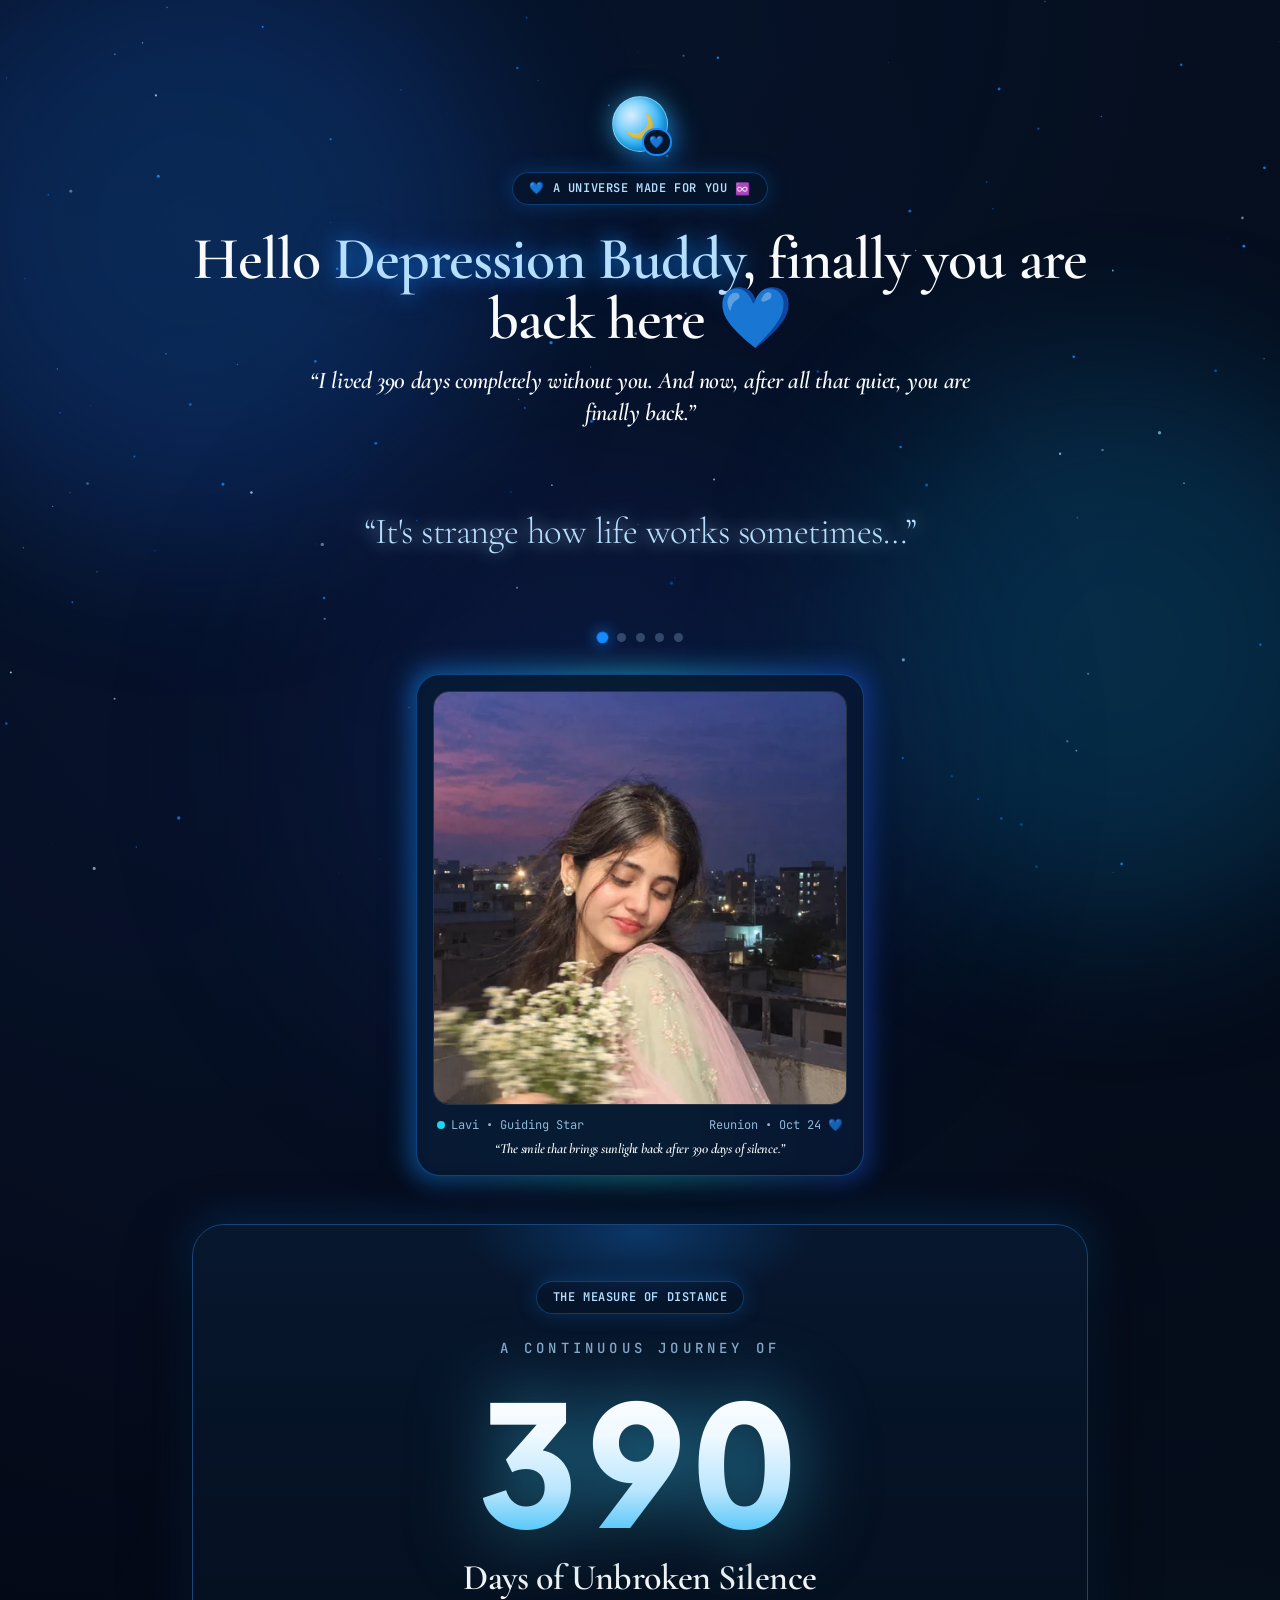
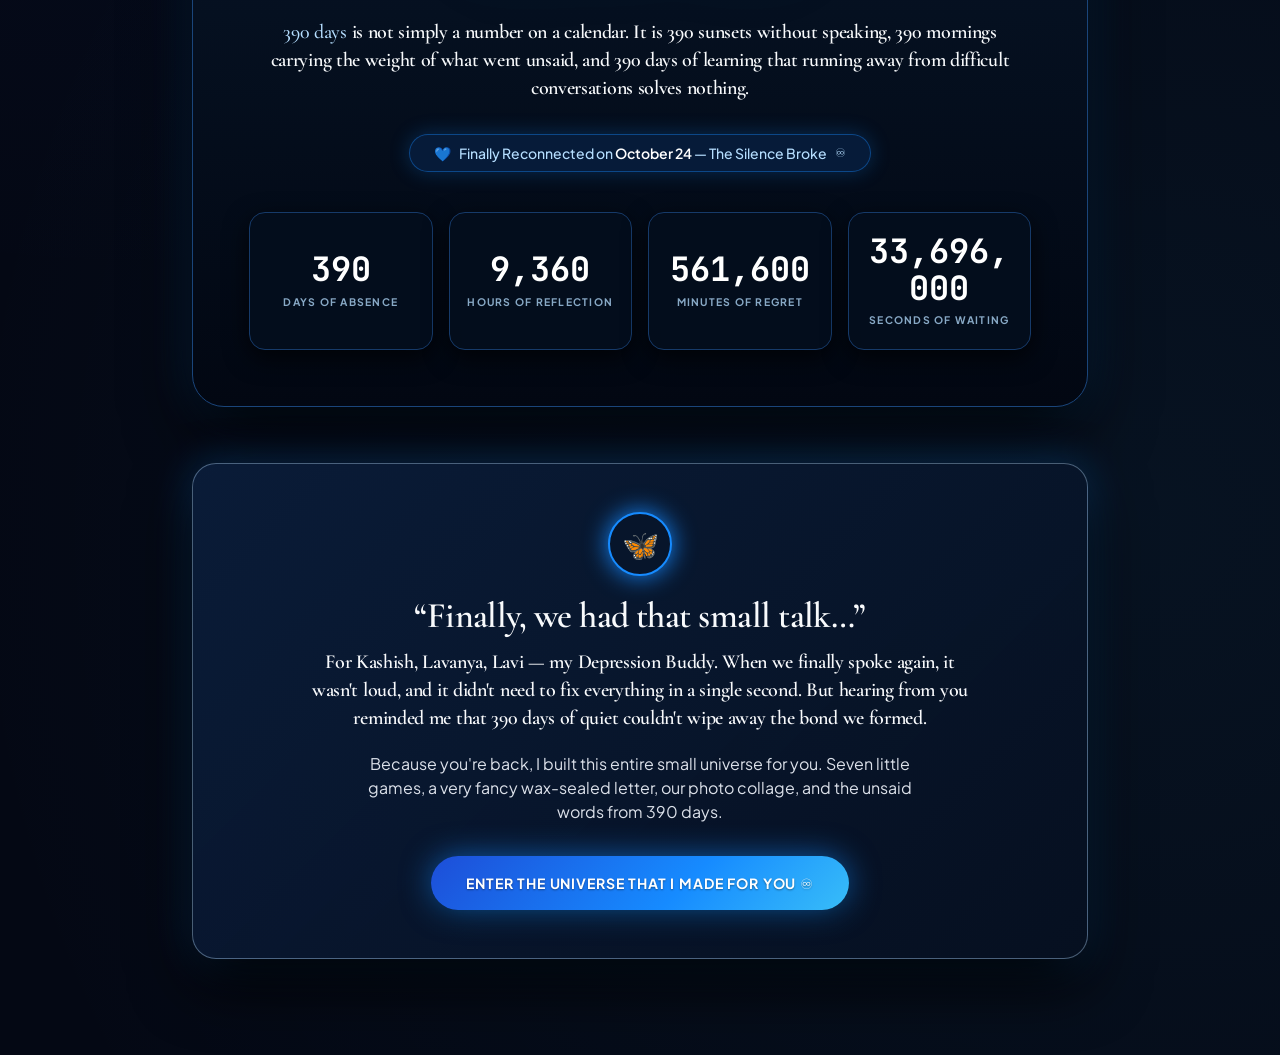
==== the_day_we_found_our_way_back.html @ ed6d5a50 "Add Ruglati's Seven Unbreakable Promises, Attack Option, and WhatsApp confirmation to Secret Locker" ====
<!DOCTYPE html>
<html lang="en" class="scroll-smooth">

<head>
  <meta charset="UTF-8">
  <meta name="viewport" content="width=device-width, initial-scale=1.0, maximum-scale=5.0, viewport-fit=cover">
  <meta name="description"
    content="The Day We Found Our Way Back — A dedicated celestial universe created for Depression Buddy (Kashish, Lavanya, Lavi) celebrating reconnection after 390 days of silence.">
  <meta name="keywords"
    content="Depression Buddy, Kashish, Lavanya, Lavi, Yadav, The Day We Found Our Way Back, Celestial Reunion">
  <meta name="author" content="Yadav">
  <meta name="theme-color" content="#040814">
  <meta name="apple-mobile-web-app-capable" content="yes">
  <meta name="apple-mobile-web-app-status-bar-style" content="black-translucent">
  <title>The Day We Found Our Way Back 🖤💙♾️</title>  

  <!-- Inline Dynamic SVG Favicon (Hosting-Ready: Zero 404s) -->
  <link rel="icon"
    href="data:image/svg+xml,<svg xmlns=%22http://www.w3.org/2000/svg%22 viewBox=%220 0 100 100%22><text y=%22.9em%22 font-size=%2290%22>💙</text></svg>">

  <!-- Open Graph & Social Cards -->
  <meta property="og:title" content="The Day We Found Our Way Back 🖤💙♾️">
  <meta property="og:description"
    content="A dedicated celestial universe created for Depression Buddy (Kashish, Lavanya, Lavi) celebrating reconnection after 390 days of silence.">
  <meta property="og:type" content="website">
  <meta property="og:image"
    content="data:image/svg+xml,<svg xmlns=%22http://www.w3.org/2000/svg%22 width=%22600%22 height=%22315%22 viewBox=%220 0 600 315%22><rect width=%22600%22 height=%22315%22 fill=%22%23040814%22/><text x=%22300%22 y=%22140%22 font-family=%22serif%22 font-size=%2234%22 fill=%22%23b5deff%22 text-anchor=%22middle%22 font-weight=%22bold%22>The Day We Found Our Way Back</text><text x=%22300%22 y=%22190%22 font-family=%22sans-serif%22 font-size=%2218%22 fill=%22%23168bff%22 text-anchor=%22middle%22>For Depression Buddy 💙♾️</text></svg>">
  <meta name="twitter:card" content="summary_large_image">
  <meta name="twitter:title" content="The Day We Found Our Way Back 🖤💙♾️">
  <meta name="twitter:description" content="Hello Depression Buddy, finally you are back here 💙">

  <!-- High-Priority Responsive Preloads for LCP Hero Image -->
  <link rel="preload" as="image" href="photo/Dreamy%20Rooftop%20Twilight%20Portrait-mobile.webp" type="image/webp" media="(max-width: 640px)" fetchpriority="high">
  <link rel="preload" as="image" href="photo/Dreamy%20Rooftop%20Twilight%20Portrait.webp" type="image/webp" media="(min-width: 641px)" fetchpriority="high">

  <!-- Preconnect to Font Origins -->
  <link rel="preconnect" href="https://fonts.googleapis.com">
  <link rel="preconnect" href="https://fonts.gstatic.com" crossorigin>

  <!-- Non-Render-Blocking Google Fonts with display=swap -->
  <link rel="preload" as="style" href="https://fonts.googleapis.com/css2?family=Cormorant+Garamond:ital,wght@0,400;0,600;0,700;1,400&family=JetBrains+Mono:wght@400;600&family=Playfair+Display:ital,wght@0,600;0,700&family=Plus+Jakarta+Sans:wght@300;400;500;600;700&display=swap">
  <link rel="stylesheet" href="https://fonts.googleapis.com/css2?family=Cormorant+Garamond:ital,wght@0,400;0,600;0,700;1,400&family=JetBrains+Mono:wght@400;600&family=Playfair+Display:ital,wght@0,600;0,700&family=Plus+Jakarta+Sans:wght@300;400;500;600;700&display=swap" media="print" onload="this.media='all'">
  <noscript>
    <link rel="stylesheet" href="https://fonts.googleapis.com/css2?family=Cormorant+Garamond:ital,wght@0,400;0,600;0,700;1,400&family=JetBrains+Mono:wght@400;600&family=Playfair+Display:ital,wght@0,600;0,700&family=Plus+Jakarta+Sans:wght@300;400;500;600;700&display=swap">
  </noscript>

  <!-- High-Priority Stylesheet Preload & Link -->
  <link rel="preload" as="style" href="app.min.css">
  <link rel="stylesheet" href="app.min.css">
  <link rel="preload" as="style" href="style.css">
  <link rel="stylesheet" href="style.css">

  <!-- Inlined Critical Above-the-Fold Rules for Instant FCP & Softness -->
  <style>
    :root{--bg:#040814;--ice:#b5deff;--electric:#168bff;--soft:#f3f7ff;--navy:#07152b}
    *{scrollbar-width:none!important;-ms-overflow-style:none!important}
    html{scrollbar-width:none!important;-ms-overflow-style:none!important;-webkit-tap-highlight-color:transparent;scroll-behavior:smooth}
    body{scrollbar-width:none!important;-ms-overflow-style:none!important;background-color:#040814;color:#f3f7ff;margin:0;font-family:'Plus Jakarta Sans',sans-serif;overflow-x:hidden;-webkit-tap-highlight-color:transparent}
    ::-webkit-scrollbar,*::-webkit-scrollbar{width:0!important;height:0!important;display:none!important;background:transparent!important}
    ::-webkit-scrollbar-track,*::-webkit-scrollbar-track{background:transparent!important}
    ::-webkit-scrollbar-thumb,*::-webkit-scrollbar-thumb{background:transparent!important;border:none!important}
    .chapter-page{display:none}
    .chapter-page.active{display:block}
    #universe-stars-canvas{position:fixed;inset:0;width:100vw;height:100vh;z-index:0;pointer-events:none}
    .ambient-orb{position:fixed;border-radius:9999px;filter:blur(80px);opacity:.22;pointer-events:none;z-index:0;will-change:transform;transform:translate3d(0,0,0)}
    .ambient-orb-1{top:-10%;left:-10%;width:50vw;height:50vw;background:radial-gradient(circle,#168bff,#1d4ed8)}
    .ambient-orb-2{top:40%;right:-10%;width:45vw;height:45vw;background:radial-gradient(circle,#0ea5e9,#0369a1)}
    .ambient-orb-3{bottom:-10%;left:20%;width:55vw;height:55vw;background:radial-gradient(circle,#1e40af,#040814)}
    .pill-badge{display:inline-flex;align-items:center;gap:.5rem;padding:.375rem 1rem;border-radius:9999px;background:rgba(7,21,43,.85);border:1px solid rgba(22,139,255,.35);font-size:.75rem;font-family:'JetBrains Mono',monospace;letter-spacing:.05em;color:#b5deff}
    .celestial-moon-badge{position:relative;display:inline-flex;align-items:center;justify-content:center;margin-bottom:1.25rem}
    .moon-disc{width:3.5rem;height:3.5rem;border-radius:9999px;background:radial-gradient(circle at 35% 35%,#e0f2fe,#38bdf8 60%,#0369a1 100%);box-shadow:0 0 25px rgba(56,189,248,.6),inset -3px -3px 8px rgba(3,105,161,.7);display:flex;align-items:center;justify-content:center;font-size:1.5rem}
    .moon-heart-badge{position:absolute;bottom:-.25rem;right:-.25rem;background:#07152b;border:2px solid #168bff;border-radius:9999px;padding:.15rem .35rem;font-size:.75rem}
  </style>
</head>

<body
  class="bg-midnight text-softWhite font-sans min-h-screen overflow-x-hidden selection:bg-electricBlue selection:text-white">

  <!-- Celestial Soft Gateway Loader Veil (Page Load Softness) -->
  <div id="celestial-soft-veil" class="celestial-veil" aria-label="Celestial universe loading">
    <div class="veil-inner">
      <div class="veil-moon-badge">
        <div class="veil-moon-glow"></div>
        <div class="veil-moon-orb">🌙</div>
        <div class="veil-heart-pill">💙</div>
      </div>
      <div class="veil-text-block">
        <div class="veil-title">The Day We Found Our Way Back</div>
        <div class="veil-subtitle">Welcome home, Depression Buddy 💙</div>
      </div>
      <div class="veil-starlight-track">
        <div class="veil-starlight-bar"></div>
      </div>
      <div class="veil-status-txt">Entering our universe...</div>
    </div>
  </div>

  <!-- Interactive Starfield Canvas -->
  <canvas id="universe-stars-canvas"></canvas>

  <!-- Ambient Glowing Celestial Nebulae -->
  <div class="ambient-orb ambient-orb-1"></div>
  <div class="ambient-orb ambient-orb-2"></div>
  <div class="ambient-orb ambient-orb-3"></div>






  <!-- =========================================================================
       PAGE 1: THE RETURN & 390 DAYS UNBROKEN SILENCE
       ========================================================================= -->
  <main id="chapter-1" class="chapter-page active pt-10 pb-20 px-4">
    <div class="max-w-4xl mx-auto flex flex-col items-center text-center">

      <!-- Glowing Celestial Moon & Beating Heart -->
      <div class="celestial-moon-badge mt-4">
        <div class="moon-disc">
          <span class="select-none">🌙</span>
        </div>
        <div class="moon-heart-badge">
          💙
        </div>
      </div>

      <!-- Welcome Pill -->
      <div class="pill-badge mb-6">
        <span class="text-electricBlue">💙</span>
        <span>A Universe Made For You</span>
        <span class="text-xs">♾️</span>
      </div>

      <!-- Main Headline requested by user -->
      <h1
        class="text-3xl sm:text-5xl md:text-6xl font-serif font-bold text-softWhite mb-4 leading-tight tracking-tight">
        Hello <span class="text-iceBlue text-glow-blue">Depression Buddy</span>,<br class="hidden sm:inline" /> finally
        you are back here 💙
      </h1>

      <p
        class="font-serif italic text-lg sm:text-2xl text-iceBlue/90 max-w-2xl mx-auto mb-8 font-light leading-relaxed">
        “I lived 390 days completely without you. And now, after all that quiet, you are finally back.”
      </p>

      <!-- Animated Progressing Lines Carousel -->
      <div class="cinematic-text-wrapper max-w-2xl w-full mb-4">
        <p id="cinematic-live-line"
          class="font-serif text-xl sm:text-2xl md:text-3xl text-iceBlue font-light leading-relaxed text-glow-ice">
          “It's strange how life works sometimes…”
        </p>
      </div>

      <!-- Step Indicator Dots -->
      <div class="flex items-center gap-2.5 mb-8" id="cine-dots-container">
        <span class="cine-dot active" data-idx="0"></span>
        <span class="cine-dot" data-idx="1"></span>
        <span class="cine-dot" data-idx="2"></span>
        <span class="cine-dot" data-idx="3"></span>
        <span class="cine-dot" data-idx="4"></span>
      </div>

      <!-- CELESTIAL WELCOME PORTRAIT (LAVI • SUNSHINE MOMENT) -->
      <div class="relative max-w-sm sm:max-w-md mx-auto mb-12 w-full group">
        <div class="absolute -inset-1.5 bg-gradient-to-r from-electricBlue via-cyan-400 to-royalBlue rounded-3xl blur-md opacity-50 group-hover:opacity-90 transition duration-700 animate-pulse"></div>
        <div class="relative bg-deepNavy/90 border border-electricBlue/40 rounded-3xl p-3 sm:p-4 text-center shadow-2xl overflow-hidden">
          <div class="aspect-[4/5] sm:aspect-square w-full rounded-2xl overflow-hidden mb-3 border border-iceBlue/20 shadow-inner bg-midnight">
            <picture>
              <source srcset="photo/Dreamy%20Rooftop%20Twilight%20Portrait-mobile.webp" media="(max-width: 640px)" type="image/webp">
              <source srcset="photo/Dreamy%20Rooftop%20Twilight%20Portrait.webp" type="image/webp">
              <img src="photo/Dreamy%20Rooftop%20Twilight%20Portrait.webp"
                   alt="Lavi • Sunshine Feels Like This"
                   width="480" height="600"
                   fetchpriority="high"
                   decoding="async"
                   class="w-full h-full object-cover object-center group-hover:scale-105 transition-transform duration-700">
            </picture>
          </div>
          <div class="flex items-center justify-between text-xs text-iceBlue/80 font-mono px-1">
            <span class="flex items-center gap-1.5"><span class="w-2 h-2 rounded-full bg-cyan-400 animate-ping"></span>Lavi • Guiding Star</span>
            <span>Reunion • Oct 24 💙</span>
          </div>
          <p class="text-xs sm:text-sm text-softWhite/90 font-serif italic mt-1.5">“The smile that brings sunlight back after 390 days of silence.”</p>
        </div>
      </div>

      <!-- THE MEASURING DEVICE (390 DAYS) -->
      <div id="measure-of-distance-device" class="distance-device-card w-full">
        <div class="pill-badge mb-6">
          THE MEASURE OF DISTANCE
        </div>

        <div class="text-xs sm:text-sm uppercase tracking-[0.3em] font-medium text-iceBlue/75 mb-2 font-mono">
          A CONTINUOUS JOURNEY OF
        </div>

        <div class="hero-number-390 font-sans select-none" id="stat-hero-number" aria-label="390 days">
          390
        </div>

        <h2 class="text-2xl sm:text-3xl md:text-4xl font-serif font-bold text-softWhite mt-1 mb-5">
          Days of Unbroken Silence
        </h2>

        <p
          class="font-serif text-base sm:text-lg md:text-xl text-softWhite/85 max-w-3xl mx-auto leading-relaxed font-light mb-8 px-2">
          <span class="text-iceBlue font-medium">390 days</span> is not simply a number on a calendar. It is 390 sunsets
          without speaking, 390 mornings carrying the weight of what went unsaid, and 390 days of learning that running
          away from difficult conversations solves nothing.
        </p>

        <!-- October 24 Reconnection Pill -->
        <div
          class="inline-flex flex-wrap items-center justify-center text-center max-w-full gap-2 px-4 sm:px-6 py-2 rounded-2xl sm:rounded-full bg-[#071d3d]/90 border border-electricBlue/40 text-iceBlue text-xs sm:text-sm font-medium mb-10 shadow-[0_0_20px_rgba(22,139,255,0.25)]">
          <span class="text-electricBlue animate-pulse">💙</span>
          <span>Finally Reconnected on <strong class="text-white font-semibold">October 24</strong> — The Silence
            Broke</span>
          <span class="text-xs">♾️</span>
        </div>

        <!-- 4 Stat Breakdown Grid -->
        <div class="grid grid-cols-2 md:grid-cols-4 gap-3 sm:gap-4 max-w-4xl mx-auto w-full">
          <div class="stat-metric-card">
            <span class="stat-value">390</span>
            <span class="stat-label">DAYS OF ABSENCE</span>
          </div>
          <div class="stat-metric-card">
            <span class="stat-value">9,360</span>
            <span class="stat-label">HOURS OF REFLECTION</span>
          </div>
          <div class="stat-metric-card">
            <span class="stat-value">561,600</span>
            <span class="stat-label">MINUTES OF REGRET</span>
          </div>
          <div class="stat-metric-card">
            <span class="stat-value">33,696,000</span>
            <span class="stat-label">SECONDS OF WAITING</span>
          </div>
        </div>
      </div>

      <!-- WARM MESSAGE CARD & THE ONLY ACTION BUTTON ON PAGE 1 -->
      <div class="liquid-glass-glow p-5 sm:p-12 text-center relative overflow-hidden w-full max-w-4xl shadow-2xl">
        <div
          class="w-14 h-14 sm:w-16 sm:h-16 mx-auto mb-5 rounded-full bg-deepNavy border-2 border-electricBlue flex items-center justify-center shadow-[0_0_25px_#168BFF]">
          <span class="text-2xl sm:text-3xl select-none">🦋</span>
        </div>

        <h3 class="text-xl sm:text-3xl md:text-4xl font-serif font-bold text-softWhite mb-3">
          “Finally, we had that small talk…”
        </h3>

        <p class="font-serif text-base sm:text-xl text-iceBlue max-w-2xl mx-auto leading-relaxed mb-5 font-normal">
          For Kashish, Lavanya, Lavi — my Depression Buddy. When we finally spoke again, it wasn't loud, and it didn't
          need to fix everything in a single second. But hearing from you reminded me that 390 days of quiet couldn't
          wipe away the bond we formed.
        </p>

        <p class="text-xs sm:text-base text-softWhite/90 max-w-xl mx-auto leading-relaxed mb-8 font-normal">
          Because you're back, I built this entire small universe for you. Seven little games, a very fancy wax-sealed
          letter, our photo collage, and the unsaid words from 390 days.
        </p>

        <!-- EXACT BUTTON REQUESTED BY USER TO ADVANCE TO PAGE 2 -->
        <button id="btn-enter-universe-step"
          onclick="goToChapter(2)"
          class="btn-chapter-next text-xs sm:text-base py-3.5 sm:py-4 px-4 sm:px-10 cursor-pointer shadow-[0_0_35px_rgba(22,139,255,0.7)] hover:scale-105 active:scale-95 transition-all text-center max-w-full leading-snug">
          <span>ENTER THE UNIVERSE THAT I MADE FOR YOU ♾️</span>
        </button>
      </div>

    </div>
  </main>


  <!-- =========================================================================
       PAGE 2: BUDDY SURPRISE VAULT (THE UNIVERSAL GATE)
       ========================================================================= -->
  <section id="chapter-2" class="chapter-page pt-12 pb-20 px-3 sm:px-4">
    <div class="max-w-md mx-auto text-center">

      <div class="buddy-vault-container">


        <!-- Crowned Avatar -->
        <div class="crowned-avatar-wrapper">
          <div class="crown-badge">👑</div>
          <div class="avatar-ring">
            <div class="avatar-inner">
              <img src="photo/thumbs/Golden%20Lace%20Light%20Portrait.webp" loading="lazy" decoding="async" width="400" height="500" alt="Lavi • Crowned Guiding Star" class="w-full h-full object-cover">
            </div>
            <div class="avatar-lock-badge">
              <span>🔒</span>
            </div>
          </div>
        </div>

        <!-- Vault Title & Sparkle -->
        <h2 class="text-2xl sm:text-3xl font-display font-extrabold text-gradient-celestial mb-1">
          Buddy Surprise Vault 🎁
        </h2>
        <div class="text-xl text-cyan-300 animate-pulse my-0.5">✨</div>
        <p class="text-xs sm:text-sm text-iceBlue/85 max-w-xs mx-auto mb-4 leading-relaxed font-sans">
          Crack the sweet buddy cipher to reveal your grand surprise & letter 💌
        </p>

        <!-- The Cipher Riddle Card -->
        <div class="vault-cipher-card text-center">
          <div class="cipher-title">
            <span>🧩</span> THE CIPHER RIDDLE
          </div>
          <p class="font-serif italic text-sm sm:text-base text-softWhite leading-relaxed my-2">
            "It's something given by you, and that is very special for me."
          </p>
          <div class="text-[11px] font-mono text-iceBlue/80 tracking-wide flex flex-wrap items-center justify-center gap-1.5">
            <span>A precious bond</span>
            <span>•</span>
            <span id="cipher-status-text">Decodes 1 letter every 10 attempts</span>
          </div>
          <div class="mt-2 text-[11px] font-mono text-cyan-300 font-semibold">
            Failed Attempts: <span id="cipher-attempts-display">0</span> / 10
          </div>
        </div>

        <!-- Input Box with Clear Button -->
        <div class="vault-input-group">
          <input id="universe-passcode-input" type="text" placeholder="TYPE SECRET CODE..." 
                 class="vault-code-input uppercase" autocomplete="off" spellcheck="false">
          <button id="btn-clear-passcode" class="vault-clear-btn" type="button" title="Clear code">✕</button>
        </div>
        <p class="text-[11px] text-iceBlue/60 font-sans mb-3">
          Use your brain to crack the riddle or test letters below
        </p>

        <!-- Keyboard Header -->
        <div class="flex items-center justify-between text-[11px] font-mono text-iceBlue/70 px-2 mb-1.5">
          <span class="font-bold tracking-wider uppercase">KEYBOARD:</span>
          <span class="text-iceBlue/50">A–Z full alphabet</span>
        </div>

        <!-- Full On-Screen Interactive Keyboard -->
        <div class="vault-keyboard">
          <div class="v-keyboard-row">
            <button class="v-key" type="button" data-char="Q">Q</button>
            <button class="v-key" type="button" data-char="W">W</button>
            <button class="v-key" type="button" data-char="E">E</button>
            <button class="v-key" type="button" data-char="R">R</button>
            <button class="v-key" type="button" data-char="T">T</button>
            <button class="v-key" type="button" data-char="Y">Y</button>
            <button class="v-key" type="button" data-char="U">U</button>
            <button class="v-key" type="button" data-char="I">I</button>
            <button class="v-key" type="button" data-char="O">O</button>
            <button class="v-key" type="button" data-char="P">P</button>
          </div>
          <div class="v-keyboard-row">
            <button class="v-key" type="button" data-char="A">A</button>
            <button class="v-key" type="button" data-char="S">S</button>
            <button class="v-key" type="button" data-char="D">D</button>
            <button class="v-key" type="button" data-char="F">F</button>
            <button class="v-key" type="button" data-char="G">G</button>
            <button class="v-key" type="button" data-char="H">H</button>
            <button class="v-key" type="button" data-char="J">J</button>
            <button class="v-key" type="button" data-char="K">K</button>
            <button class="v-key" type="button" data-char="L">L</button>
          </div>
          <div class="v-keyboard-row">
            <button class="v-key v-key-action v-key-del" type="button" data-action="backspace" title="Delete">⌫</button>
            <button class="v-key" type="button" data-char="Z">Z</button>
            <button class="v-key" type="button" data-char="X">X</button>
            <button class="v-key" type="button" data-char="C">C</button>
            <button class="v-key" type="button" data-char="V">V</button>
            <button class="v-key" type="button" data-char="B">B</button>
            <button class="v-key" type="button" data-char="N">N</button>
            <button class="v-key" type="button" data-char="M">M</button>
            <button class="v-key v-key-action v-key-space" type="button" data-action="space" title="Space">␣</button>
            <button class="v-key v-key-action v-key-enter" type="button" data-action="enter" title="Submit" onclick="validatePasscode()">↵</button>
          </div>
        </div>

        <!-- Big Test & Unlock Vault Button -->
        <button id="btn-submit-passcode" type="button" class="btn-unlock-vault w-full cursor-pointer" onclick="validatePasscode()">
          <span>Unlock Vault</span>
          <span>🔓</span>
        </button>

        <!-- Feedback Messages -->
        <p id="universe-pass-error" class="passcode-error hidden mt-3">
          ❌ That's not the secret code. Try again or check the clues below!
        </p>

        <!-- 10 FAILED ATTEMPTS CLUE / RIDDLE BOX -->
        <div id="universe-10-attempts-box" class="hidden mt-3 p-3.5 rounded-xl text-left bg-deepNavy/95 border border-electricBlue/50 text-iceBlue animate-fade-in shadow-[0_0_20px_rgba(22,139,255,0.25)]">
          <div class="font-bold text-cyan-300 text-xs mb-1 flex items-center gap-1.5">
            <span>💡</span> 10 Attempts Reached — Secret Password Clue Riddle!
          </div>
          <p class="font-serif italic text-xs sm:text-sm text-softWhite mb-2">
            "What special two-word nickname connects us across 390 days of silence?"
          </p>
          <div class="font-mono text-cyan-300 font-bold tracking-widest text-xs mb-2">
            DECODED CIPHER: D E P R E S S I O N &nbsp; B U D D Y &nbsp; (or LAVI)
          </div>
          <p class="text-[11px] text-cyan-300/90 font-mono">
            Type the passcode into the input box above to unlock! 🔑
          </p>
        </div>

        <!-- Bottom Clue Buttons -->
        <div class="flex items-center justify-center gap-3 mt-4 text-xs">
          <button id="btn-ponder-clue" type="button" class="vault-clue-pill">
            <span>💡</span> Ponder a Clue
          </button>
          <button id="btn-how-to-solve" type="button" class="vault-clue-pill">
            <span>🧠</span> How to solve this?
          </button>
        </div>

        <!-- Dropdowns for Clues -->
        <div id="vault-clue-dropdown" class="hidden mt-3 p-3 rounded-xl bg-deepNavy/90 border border-electricBlue/30 text-xs text-iceBlue/90 text-left font-sans">
          <strong>💡 Clue:</strong> It's what Yadav always affectionately calls you when days feel heavy (Hint: <em>Depression Buddy</em> or <em>Lavi</em>).
        </div>
        <div id="vault-how-dropdown" class="hidden mt-3 p-3 rounded-xl bg-deepNavy/90 border border-cyan-400/30 text-xs text-iceBlue/90 text-left font-sans">
          <strong>🧠 How to Solve:</strong> Tap the keys on the on-screen keyboard or type with your physical keyboard, then press <strong>Test & Unlock Vault 🔓</strong>.
        </div>



      </div>

      <div class="chapter-action-bar">
        <button class="btn-chapter-prev" type="button" onclick="goToChapter(1)">
          <span>← Back to Story</span>
        </button>
      </div>

    </div>
  </section>


  <!-- =========================================================================
       PAGE 3: THE FRIENDSHIP ARCADE (7 GAMES)
       ========================================================================= -->
  <section id="chapter-3" class="chapter-page pt-10 pb-24 px-4 max-w-4xl mx-auto">

    <!-- Arcade Header & 100% Score Tracker -->
    <div class="arcade-header">
      <h2 id="arcade-main-title" class="text-3xl sm:text-4xl md:text-5xl font-serif font-bold text-softWhite select-none">
        The <span id="secret-friendship-trigger" class="cursor-pointer select-none transition-colors duration-300 hover:text-cyan-300" role="button" tabindex="0">Friendship</span> Arcade
      </h2>
      <p class="text-sm text-iceBlue/75 max-w-xl mx-auto mt-2 font-light mb-4">
        Seven games crafted for Lavi. One game per page — play, enjoy, and unlock the fancy envelope!
      </p>

      <!-- Arcade Cameo Pill Banner -->
      <div class="inline-flex items-center gap-3.5 px-5 py-2.5 rounded-full bg-deepNavy/90 border border-electricBlue/40 shadow-xl mb-3">
        <div class="w-12 h-12 rounded-full overflow-hidden border-2 border-cyan-400 shrink-0 shadow-[0_0_15px_rgba(56,189,248,0.5)]">
          <img src="photo/thumbs/Dreamy%20Golden%20Saree%20Portrait.webp" alt="Lavi • Golden Grace" width="48" height="48" loading="lazy" decoding="async" class="w-full h-full object-cover">
        </div>
        <div class="text-left">
          <span class="text-xs sm:text-sm font-serif text-softWhite block leading-tight">
            Dedicated to <strong class="text-cyan-300">Lavi</strong> &bull; Made with infinite care 💙
          </span>
          <span class="text-[11px] font-mono text-iceBlue/70 block mt-0.5">Win each game to unlock the next level! 🎮✨</span>
        </div>
      </div>


    </div>

    <!-- 7 INDIVIDUAL GAME PAGES (ONE GAME PER PAGE) -->
    <div id="arcade-game-pages" class="relative">

      <!-- ================= GAME PAGE 1: TIC-TAC-TOE (LAVI VS YADAV) ================= -->
      <div id="arcade-game-1" class="arcade-game-page active">
        <article class="liquid-glass game-card">
          <div
            class="flex flex-col sm:flex-row sm:items-center justify-between pb-4 mb-4 border-b border-iceBlue/15 gap-2">
            <div>
              <span class="text-xs font-mono text-electricBlue uppercase tracking-wider block">Game 01 of 07 &bull; Page 1</span>
              <h3 class="font-serif text-2xl text-softWhite font-bold">Tic-Tac-Toe with Yadav & Lavi 💙🖤</h3>
            </div>
            <span id="ttt-status"
              class="text-xs font-mono font-medium px-3.5 py-1.5 rounded-full bg-deepNavy border border-electricBlue/30 text-iceBlue w-fit shadow-sm">
              Your turn: Lavi 💙
            </span>
          </div>

          <!-- Scoreboard tracking rounds -->
          <div class="ttt-scoreboard flex flex-wrap items-center justify-center gap-2.5 sm:gap-4 my-2">
            <div class="ttt-score-pill flex items-center gap-2.5 px-4 py-2 rounded-full bg-deepNavy/85 border border-cyan-400/40 shadow-md">
              <div class="w-10 h-10 rounded-full overflow-hidden border-2 border-cyan-400 shrink-0 shadow-[0_0_10px_rgba(56,189,248,0.5)]">
                <img src="photo/thumbs/Cozy%20Late-Night%20Pillow%20Portrait.webp" loading="lazy" decoding="async" width="400" height="500" alt="Lavi • Midnight Smile" class="w-full h-full object-cover">
              </div>
              <span class="text-xs text-softWhite font-medium">Lavi 💙:</span>
              <strong id="ttt-score-lavi" class="text-cyan-300 font-bold text-sm">0</strong>
            </div>
            <div class="ttt-score-pill flex items-center gap-2.5 px-4 py-2 rounded-full bg-deepNavy/85 border border-slate-600/40 shadow-md">
              <div class="w-10 h-10 rounded-full bg-midnight border border-slate-500 flex items-center justify-center text-base shrink-0 shadow-inner">
                🖤
              </div>
              <span class="text-xs text-softWhite font-medium">Yadav 🖤:</span>
              <strong id="ttt-score-yadav" class="text-iceBlue font-bold text-sm">0</strong>
            </div>
            <div class="ttt-score-pill flex items-center gap-2 px-4 py-2 rounded-full bg-deepNavy/85 border border-iceBlue/20 shadow-md">
              <span class="text-xs text-iceBlue/80">Ties ♾️:</span>
              <strong id="ttt-score-ties" class="text-slate-300 font-bold text-sm">0</strong>
            </div>
          </div>

          <div class="ttt-grid" id="ttt-board-grid">
            <button class="ttt-cell" data-index="0" aria-label="Cell 1"></button>
            <button class="ttt-cell" data-index="1" aria-label="Cell 2"></button>
            <button class="ttt-cell" data-index="2" aria-label="Cell 3"></button>
            <button class="ttt-cell" data-index="3" aria-label="Cell 4"></button>
            <button class="ttt-cell" data-index="4" aria-label="Cell 5"></button>
            <button class="ttt-cell" data-index="5" aria-label="Cell 6"></button>
            <button class="ttt-cell" data-index="6" aria-label="Cell 7"></button>
            <button class="ttt-cell" data-index="7" aria-label="Cell 8"></button>
            <button class="ttt-cell" data-index="8" aria-label="Cell 9"></button>
          </div>

          <!-- Emotional quote display based on game outcome -->
          <div id="ttt-quote-box"
            class="p-4 rounded-2xl bg-midnight/90 border border-electricBlue/35 text-xs sm:text-sm font-serif italic text-iceBlue max-w-md mx-auto shadow-inner text-center min-h-[48px] flex items-center justify-center transition-all my-3">
            “Make your move, Lavi. Every square is a step back toward laughter.” 💙
          </div>

          <div class="flex items-center justify-center gap-3 mt-4">
            <button id="btn-reset-ttt" class="btn-secondary">Restart Board</button>
          </div>

          <!-- Question Prompt CTA Card -->
          <div class="next-game-cta-card">
            <div class="flex flex-col sm:flex-row items-center justify-between gap-4">
              <div class="text-center sm:text-left">
                <span class="text-xs font-mono text-cyan-300 block mb-0.5">Finished playing Game 1?</span>
                <h4 class="font-serif text-lg text-softWhite font-bold">Do you want to play next game?</h4>
                <p class="text-xs text-iceBlue/70">Next page: Game 02 &bull; The Big Celestial Word Finder 🔍</p>
              </div>
              <button class="btn-next-game-action" onclick="askNextGamePrompt(1)">
                <span>Do you want to play next game? 🎮 →</span>
              </button>
            </div>
          </div>
        </article>

        <div class="chapter-action-bar">
          <button class="btn-chapter-prev" onclick="goToChapter(2)">
            <span>← Back to Gate</span>
          </button>
          <button class="btn-chapter-next" onclick="askNextGamePrompt(1)">
            <span>Next Game: Word Finder 🔍 →</span>
          </button>
        </div>
      </div>

      <!-- ================= GAME PAGE 2: CELESTIAL WORD FINDER ================= -->
      <div id="arcade-game-2" class="arcade-game-page hidden">
        <article class="liquid-glass game-card">
          <div
            class="flex flex-col sm:flex-row sm:items-center justify-between pb-4 mb-3 border-b border-iceBlue/15 gap-2">
            <div>
              <span class="text-xs font-mono text-electricBlue uppercase tracking-wider block">Game 02 of 07 &bull; Page 2</span>
              <h3 class="font-serif text-2xl text-softWhite font-bold">The Big Celestial Word Finder 🔍</h3>
            </div>
            <div class="flex flex-wrap items-center gap-2">
              <span class="text-xs text-iceBlue/70 font-mono">12 Words in 12×12 Grid &bull;</span>
              <span class="text-xs text-cyan-300 font-mono font-bold px-2.5 py-0.5 rounded-full bg-deepNavy border border-cyan-400/40">Found: <span id="word-found-count">0</span> / 5 to Win 🏆</span>
            </div>
          </div>

          <p class="text-xs text-iceBlue/80 text-center mb-2">
            Tap letter tiles to spell words. Matching words will lock in permanently and illuminate their badges!
          </p>

          <!-- Interactive typed spelling preview bar -->
          <div class="word-selection-preview">
            <div class="flex items-center gap-2 overflow-hidden">
              <span class="text-[11px] font-mono text-iceBlue/70 uppercase">Spelling:</span>
              <span id="word-spelling-display" class="font-mono text-sm sm:text-base font-bold text-cyan-300 tracking-wider">TAP TILES</span>
            </div>
            <div class="flex items-center gap-2">
              <button id="btn-backspace-word" class="px-2.5 py-1 rounded-lg bg-deepNavy border border-electricBlue/40 text-iceBlue text-xs hover:border-cyan-400 font-mono transition-colors" title="Delete last letter">⌫</button>
              <button id="btn-check-word" class="px-3 py-1 rounded-lg bg-electricBlue text-white text-xs font-semibold hover:bg-royalBlue transition-all shadow-sm">Check 🔍</button>
            </div>
          </div>

          <p class="text-[11px] text-cyan-300 block sm:hidden text-center mb-2 font-mono">
            ↔️ Swipe left/right if grid exceeds phone width
          </p>

          <div class="word-grid-scroll-wrapper">
            <div id="word-grid-12" class="word-finder-grid-lg">
              <!-- Populated via JS -->
            </div>
          </div>

          <!-- Poetic meaning quote box -->
          <div id="word-discovery-quote"
            class="p-3.5 rounded-2xl bg-midnight/90 border border-electricBlue/35 text-xs font-serif italic text-iceBlue max-w-lg mx-auto shadow-inner text-center min-h-[44px] flex items-center justify-center my-3 transition-all">
            Find words horizontally, vertically, or select letter tiles to spell them out!
          </div>

          <div class="mt-4 flex flex-wrap items-center justify-center gap-2 max-w-2xl mx-auto">
            <span id="badge-word-LAVI" class="word-badge">LAVI</span>
            <span id="badge-word-LAVANYA" class="word-badge">LAVANYA</span>
            <span id="badge-word-DEPRESSION" class="word-badge">DEPRESSION</span>
            <span id="badge-word-BUDDY" class="word-badge">BUDDY</span>
            <span id="badge-word-STAR" class="word-badge">STAR</span>
            <span id="badge-word-MOON" class="word-badge">MOON</span>
            <span id="badge-word-OGEE" class="word-badge">OGEE</span>
            <span id="badge-word-OBEE" class="word-badge">OBEE</span>
            <span id="badge-word-YADAV" class="word-badge">YADAV</span>
            <span id="badge-word-HOPE" class="word-badge">HOPE</span>
            <span id="badge-word-OCTOBER" class="word-badge">OCTOBER</span>
            <span id="badge-word-FOREVER" class="word-badge">FOREVER</span>
          </div>

          <div class="mt-6 flex items-center justify-center gap-3">
            <button id="btn-clear-word-sel" class="btn-secondary">Clear Selection</button>
          </div>

          <!-- Question Prompt CTA Card -->
          <div class="next-game-cta-card">
            <div class="flex flex-col sm:flex-row items-center justify-between gap-4">
              <div class="text-center sm:text-left">
                <span class="text-xs font-mono text-cyan-300 block mb-0.5">Finished playing Game 2?</span>
                <h4 class="font-serif text-lg text-softWhite font-bold">Do you want to play next game?</h4>
                <p class="text-xs text-iceBlue/70">Next page: Game 03 &bull; Pop the Balloon 🎈</p>
              </div>
              <button class="btn-next-game-action" onclick="askNextGamePrompt(2)">
                <span>Do you want to play next game? 🎮 →</span>
              </button>
            </div>
          </div>
        </article>

        <div class="chapter-action-bar">
          <button class="btn-chapter-prev" onclick="goToArcadeGame(1)">
            <span>← Prev: Tic-Tac-Toe</span>
          </button>
          <button class="btn-chapter-next" onclick="askNextGamePrompt(2)">
            <span>Next Game: Pop Balloons 🎈 →</span>
          </button>
        </div>
      </div>

      <!-- ================= GAME PAGE 3: POP THE BALLOON ================= -->
      <div id="arcade-game-3" class="arcade-game-page hidden">
        <article class="liquid-glass game-card text-center">
          <div
            class="flex flex-col sm:flex-row sm:items-center justify-between pb-4 mb-4 border-b border-iceBlue/15 text-left gap-2">
            <div>
              <span class="text-xs font-mono text-electricBlue uppercase tracking-wider block">Game 03 of 07 &bull; Page 3</span>
              <h3 class="font-serif text-2xl text-softWhite font-bold">Pop the Balloon 🎈</h3>
            </div>
            <span class="text-xs text-iceBlue/70">Pop all 5 balloons to uncover quiet thoughts</span>
          </div>

          <!-- Popped counter bar -->
          <div class="flex items-center justify-center gap-2 mb-3">
            <span class="text-xs font-mono text-iceBlue">Balloons Popped:</span>
            <span id="balloon-popped-counter" class="text-xs font-mono font-bold text-cyan-300 px-3 py-1 rounded-full bg-deepNavy border border-electricBlue/30 shadow-inner">0 / 5</span>
          </div>

          <div class="flex flex-wrap items-center justify-center gap-4 sm:gap-6 my-4 min-h-[140px]">
            <button class="balloon-item" data-thought="“I never stopped hoping our paths would cross again — some connections are written too deep to fade.”">
              <span class="text-2xl">🎈</span>
              <span class="text-[11px] mt-1 font-mono font-bold">1</span>
            </button>
            <button class="balloon-item" data-thought="“You gave ordinary days a spark of laughter that no silence could ever wash away.”">
              <span class="text-2xl">🎈</span>
              <span class="text-[11px] mt-1 font-mono font-bold">2</span>
            </button>
            <button class="balloon-item" data-thought="“390 days was a long silence, but it only proved how irreplaceable our bond truly is.”">
              <span class="text-2xl">🎈</span>
              <span class="text-[11px] mt-1 font-mono font-bold">3</span>
            </button>
            <button class="balloon-item"
              data-thought="“I understand how heavy depression can feel, and I'll always hold safe space for you without pressure.”">
              <span class="text-2xl">🎈</span>
              <span class="text-[11px] mt-1 font-mono font-bold">4</span>
            </button>
            <button class="balloon-item" data-thought="“Welcome home to where you are celebrated, Depression Buddy. You were deeply missed. 💙”">
              <span class="text-2xl">🎈</span>
              <span class="text-[11px] mt-1 font-mono font-bold">5</span>
            </button>
          </div>

          <div id="balloon-thought-box"
            class="p-4 rounded-2xl bg-midnight/90 border border-electricBlue/35 min-h-[64px] flex items-center justify-center text-xs sm:text-sm font-serif italic text-iceBlue max-w-lg mx-auto shadow-inner transition-all">
            Tap any glowing balloon above to pop it and reveal what Yadav kept in his heart.
          </div>

          <div class="mt-6 flex items-center justify-center gap-3">
            <button id="btn-reset-balloons" class="btn-secondary">Reset Balloons</button>
          </div>

          <!-- Question Prompt CTA Card -->
          <div class="next-game-cta-card">
            <div class="flex flex-col sm:flex-row items-center justify-between gap-4">
              <div class="text-center sm:text-left">
                <span class="text-xs font-mono text-cyan-300 block mb-0.5">Finished playing Game 3?</span>
                <h4 class="font-serif text-lg text-softWhite font-bold">Do you want to play next game?</h4>
                <p class="text-xs text-iceBlue/70">Next page: Game 04 &bull; Spin Wheel 🎡</p>
              </div>
              <button class="btn-next-game-action" onclick="askNextGamePrompt(3)">
                <span>Do you want to play next game? 🎮 →</span>
              </button>
            </div>
          </div>
        </article>

        <div class="chapter-action-bar">
          <button class="btn-chapter-prev" onclick="goToArcadeGame(2)">
            <span>← Prev: Word Finder</span>
          </button>
          <button class="btn-chapter-next" onclick="askNextGamePrompt(3)">
            <span>Next Game: Spin Wheel 🎡 →</span>
          </button>
        </div>
      </div>

      <!-- ================= GAME PAGE 4: SPIN WHEEL ================= -->
      <div id="arcade-game-4" class="arcade-game-page hidden">
        <article class="liquid-glass game-card text-center">
          <div
            class="flex flex-col sm:flex-row sm:items-center justify-between pb-4 mb-4 border-b border-iceBlue/15 text-left gap-2">
            <div>
              <span class="text-xs font-mono text-electricBlue uppercase tracking-wider block">Game 04 of 07 &bull; Page 4</span>
              <h3 class="font-serif text-2xl text-softWhite font-bold">Spin Wheel 🎡</h3>
            </div>
            <span class="text-xs text-iceBlue/70">Spin for a gentle, pressure-free connection prompt</span>
          </div>

          <div class="wheel-wrapper">
            <div class="wheel-pointer">🔻</div>
            <canvas id="arcade-wheel-canvas" width="560" height="560" class="w-full h-full"></canvas>
            <button id="btn-spin-arcade-wheel" class="wheel-center-btn" title="Spin the Wheel">
              <span class="text-sm select-none">💙</span>
            </button>
          </div>

          <div id="arcade-wheel-result"
            class="p-4 rounded-2xl bg-midnight/90 border border-electricBlue/35 text-xs sm:text-sm text-iceBlue min-h-[58px] flex flex-col items-center justify-center max-w-lg mx-auto shadow-inner text-center font-serif transition-all">
            <span class="font-mono text-xs text-cyan-300 block mb-1">🎡 WHEEL OF CONNECTION</span>
            <span id="wheel-sentiment-body" class="italic">Tap the center blue heart to give the wheel a spin and unlock today's gentle prompt.</span>
          </div>



          <!-- Question Prompt CTA Card -->
          <div class="next-game-cta-card">
            <div class="flex flex-col sm:flex-row items-center justify-between gap-4">
              <div class="text-center sm:text-left">
                <span class="text-xs font-mono text-cyan-300 block mb-0.5">Finished playing Game 4?</span>
                <h4 class="font-serif text-lg text-softWhite font-bold">Do you want to play next game?</h4>
                <p class="text-xs text-iceBlue/70">Next page: Game 05 &bull; Mystery Box 🎁</p>
              </div>
              <button class="btn-next-game-action" onclick="askNextGamePrompt(4)">
                <span>Do you want to play next game? 🎮 →</span>
              </button>
            </div>
          </div>
        </article>

        <div class="chapter-action-bar">
          <button class="btn-chapter-prev" onclick="goToArcadeGame(3)">
            <span>← Prev: Balloons</span>
          </button>
          <button class="btn-chapter-next" onclick="askNextGamePrompt(4)">
            <span>Next Game: Mystery Box 🎁 →</span>
          </button>
        </div>
      </div>

      <!-- ================= GAME PAGE 5: MYSTERY BOX ================= -->
      <div id="arcade-game-5" class="arcade-game-page hidden">
        <article class="liquid-glass game-card text-center">
          <div
            class="flex flex-col sm:flex-row sm:items-center justify-between pb-4 mb-4 border-b border-iceBlue/15 text-left gap-2">
            <div>
              <span class="text-xs font-mono text-electricBlue uppercase tracking-wider block">Game 05 of 07 &bull; Page 5</span>
              <h3 class="font-serif text-2xl text-softWhite font-bold">Mystery Box 🎁</h3>
            </div>
            <span class="text-xs text-iceBlue/70">One box holds the correct golden prize!</span>
          </div>

          <div class="grid grid-cols-1 sm:grid-cols-3 gap-4 my-4 max-w-xl mx-auto">
            <button class="mystery-box-item group" data-box="1"
              data-reward="“Token of Gentle Silence: A sacred promise that I will never pressure or crowd you when your days feel heavy. Take all the time you need, knowing my door is always unlocked. 💙”">
              <span class="text-4xl block group-hover:scale-110 transition-transform">🎁</span>
              <span class="text-xs text-iceBlue mt-2.5 block font-mono font-bold">Midnight Moon</span>
              <span class="text-[10px] text-iceBlue/60 font-sans block mt-0.5">Shelter for quiet days</span>
            </button>
            <button class="mystery-box-item group border-cyan-400" data-box="2"
              data-reward="“✨ THE GOLDEN HEART PROMISE: You found the real starlight box! An unbreakable lifetime pass: No matter how distant things get or how deep the depression feels, Yadav will always be in your corner, listening without judgment and celebrating your smile. 💙♾️”">
              <span class="text-4xl block group-hover:scale-110 transition-transform">🎁✨</span>
              <span class="text-xs text-cyan-300 mt-2.5 block font-mono font-bold">Starlight Promise ✨</span>
              <span class="text-[10px] text-cyan-300/70 font-sans block mt-0.5">The Golden Keepsake</span>
            </button>
            <button class="mystery-box-item group" data-box="3"
              data-reward="“Token of Unbroken Melodies: A midnight playlist etched into the stars. No matter how many days passed in silence, some songs will always belong to our shared memories. 🎧✨”">
              <span class="text-4xl block group-hover:scale-110 transition-transform">🎁</span>
              <span class="text-xs text-iceBlue mt-2.5 block font-mono font-bold">Unbroken Bond</span>
              <span class="text-[10px] text-iceBlue/60 font-sans block mt-0.5">Time cannot undo us</span>
            </button>
          </div>

          <div id="mystery-box-reveal"
            class="p-4 rounded-2xl bg-midnight/90 border border-electricBlue/35 text-xs sm:text-sm font-serif italic text-iceBlue min-h-[64px] flex items-center justify-center max-w-xl mx-auto shadow-inner text-center transition-all">
            Tap any celestial box above to break the seal and read Yadav's promise.
          </div>



          <!-- Question Prompt CTA Card -->
          <div class="next-game-cta-card">
            <div class="flex flex-col sm:flex-row items-center justify-between gap-4">
              <div class="text-center sm:text-left">
                <span class="text-xs font-mono text-cyan-300 block mb-0.5">Finished playing Game 5?</span>
                <h4 class="font-serif text-lg text-softWhite font-bold">Do you want to play next game?</h4>
                <p class="text-xs text-iceBlue/70">Next page: Game 06 &bull; Memory Match (20 Cards) 🎴</p>
              </div>
              <button class="btn-next-game-action" onclick="askNextGamePrompt(5)">
                <span>Do you want to play next game? 🎮 →</span>
              </button>
            </div>
          </div>
        </article>

        <div class="chapter-action-bar">
          <button class="btn-chapter-prev" onclick="goToArcadeGame(4)">
            <span>← Prev: Spin Wheel</span>
          </button>
          <button class="btn-chapter-next" onclick="askNextGamePrompt(5)">
            <span>Next Game: Memory Match 🎴 →</span>
          </button>
        </div>
      </div>

      <!-- ================= GAME PAGE 6: MEMORY MATCH (20 CARDS) ================= -->
      <div id="arcade-game-6" class="arcade-game-page hidden">
        <article class="liquid-glass game-card text-center">
          <div
            class="flex flex-col sm:flex-row sm:items-center justify-between pb-4 mb-3 border-b border-iceBlue/15 text-left gap-2">
            <div>
              <span class="text-xs font-mono text-electricBlue uppercase tracking-wider block">Game 06 of 07 &bull; Page 6</span>
              <h3 class="font-serif text-2xl text-softWhite font-bold">Memory Match (20 Cards) 🎴</h3>
            </div>
            <span class="text-xs text-iceBlue/70">Find the 10 matching glowing emoji pairs! ✨</span>
          </div>

          <!-- Live pair counter and progress bar -->
          <div class="flex items-center justify-between max-w-xs mx-auto mb-2 text-xs font-mono text-iceBlue">
            <span>Pairs Matched:</span>
            <span class="text-cyan-300 font-bold"><span id="memory-pairs-count">0</span> / 10</span>
          </div>
          <div class="w-full max-w-xs mx-auto h-2 bg-deepNavy rounded-full overflow-hidden border border-electricBlue/30 mb-4 shadow-inner">
            <div id="memory-progress-fill" class="h-full bg-gradient-to-r from-royalBlue to-cyan-400 transition-all duration-300 w-0"></div>
          </div>

          <div id="memory-cards-grid-20" class="memory-grid-20">
            <!-- 20 cards populated via JS -->
          </div>

          <div class="mt-6 flex items-center justify-center gap-3">
            <button id="btn-reset-memory-20" class="btn-secondary">Shuffle 20 Cards</button>
          </div>

          <!-- Question Prompt CTA Card -->
          <div class="next-game-cta-card">
            <div class="flex flex-col sm:flex-row items-center justify-between gap-4">
              <div class="text-center sm:text-left">
                <span class="text-xs font-mono text-cyan-300 block mb-0.5">Finished playing Game 6?</span>
                <h4 class="font-serif text-lg text-softWhite font-bold">Do you want to play next game?</h4>
                <p class="text-xs text-iceBlue/70">Next page: Game 07 &bull; Heart Catcher 🦋</p>
              </div>
              <button class="btn-next-game-action" onclick="askNextGamePrompt(6)">
                <span>Do you want to play next game? 🎮 →</span>
              </button>
            </div>
          </div>
        </article>

        <div class="chapter-action-bar">
          <button class="btn-chapter-prev" onclick="goToArcadeGame(5)">
            <span>← Prev: Mystery Box</span>
          </button>
          <button class="btn-chapter-next" onclick="askNextGamePrompt(6)">
            <span>Next Game: Heart Catcher 🦋 →</span>
          </button>
        </div>
      </div>

      <!-- ================= GAME PAGE 7: HEART CATCHER ================= -->
      <div id="arcade-game-7" class="arcade-game-page hidden">
        <article class="liquid-glass game-card text-center">
          <div
            class="flex flex-col sm:flex-row sm:items-center justify-between pb-4 mb-4 border-b border-iceBlue/15 text-left gap-2">
            <div>
              <span class="text-xs font-mono text-electricBlue uppercase tracking-wider block">Game 07 of 07 &bull; Final Game Page</span>
              <h3 class="font-serif text-2xl text-softWhite font-bold">Heart Catcher 🦋</h3>
            </div>
            <span class="text-xs text-iceBlue/70">Catch 10 falling blue hearts & sparkles</span>
          </div>

          <div class="catcher-zone" id="catcher-game-zone">
            <canvas id="catcher-canvas" width="720" height="512" class="w-full h-full"></canvas>
            <div id="catcher-start-screen"
              class="absolute inset-0 bg-midnight/90 backdrop-blur-sm flex flex-col items-center justify-center p-4">
              <h4 class="font-serif text-xl font-bold text-softWhite mb-2">Catch the Celestial Sparkles 💙</h4>
              <p class="text-xs text-iceBlue/80 max-w-xs text-center mb-4">Move your paddle to catch blue hearts (1pt), starlight (1pt), and butterflies (2pts). Reach 10 points in 15 seconds!</p>
              <button id="btn-start-catcher" class="btn-primary text-xs py-3 px-6 cursor-pointer">
                Start Catcher (15s) 🎮
              </button>
            </div>
          </div>

          <div class="flex items-center justify-between text-xs text-iceBlue max-w-sm mx-auto px-2 mt-4 font-mono">
            <span>Score: <strong id="catcher-score" class="text-cyan-400 font-bold text-sm">0</strong> / 10</span>
            <span id="catcher-timer-display" class="text-iceBlue/80">Time: 15s</span>
            <span class="text-cyan-300 font-semibold">Catch to finish 🦋</span>
          </div>

          <!-- ARCADE COMPLETION CELEBRATION EMBEDDED IN GAME 7 (REVEALED ON COMPLETION) -->
          <div
            id="game7-completion-cta"
            class="hidden mt-8 p-6 sm:p-8 rounded-3xl liquid-glass-glow border-2 border-electricBlue text-center shadow-2xl animate-fade-in">
            <div
              class="w-14 h-14 mx-auto mb-3 rounded-full bg-electricBlue text-white flex items-center justify-center text-2xl shadow-[0_0_25px_#168BFF] animate-bounce">
              ✨
            </div>
            <h3 class="text-xl sm:text-2xl font-serif font-bold text-softWhite mb-2">
              So you're excited for what I made for you? 💌
            </h3>
            <p class="text-xs sm:text-sm text-iceBlue/85 max-w-md mx-auto mb-5 font-light">
              You played the games! Open the very fancy wax-sealed envelope waiting for you on the next page.
            </p>
            <button class="btn-next-game-action" onclick="askNextGamePrompt(7)">
              <span>Open The Wax-Sealed Envelope 💌 →</span>
            </button>
          </div>
        </article>

        <div class="chapter-action-bar">
          <button class="btn-chapter-prev" onclick="goToArcadeGame(6)">
            <span>← Prev: Memory Match</span>
          </button>
          <button class="btn-chapter-next" onclick="askNextGamePrompt(7)">
            <span>Next: The Fancy Envelope 💌 →</span>
          </button>
        </div>
      </div>

    </div>

  </section>


  <!-- =========================================================================
       PAGE 4: THE VERY FANCY WAX-SEALED ENVELOPE (LONG MESSAGE)
       ========================================================================= -->
  <section id="chapter-4" class="chapter-page pt-12 pb-24 px-4 max-w-4xl mx-auto">

    <div class="text-center mb-10">
      <div class="pill-badge mb-3">
        <span>💌</span>
        <span>WORDS PRESERVED FOR THIS EXACT MOMENT</span>
        <span>💌</span>
      </div>
      <h2 class="text-3xl sm:text-4xl md:text-5xl font-serif font-bold text-softWhite">
        The Fancy Wax-Sealed Letter
      </h2>
      <p class="text-sm text-iceBlue/70 max-w-lg mx-auto mt-2 font-light">
        Sealed with an electric-blue wax heart. Click to break the wax seal and unfold.
      </p>
    </div>

    <!-- Envelope 3D Wrapper -->
    <div id="envelope-interactive-wrapper" class="envelope-3d-wrapper">

      <!-- CLOSED ENVELOPE PREVIEW (REALISTIC 3D ENVELOPE IN BLUISH CELESTIAL THEME) -->
      <div id="envelope-closed-state" class="envelope-closed-card w-full flex flex-col items-center">

        <!-- Hint text above envelope -->
        <p class="text-center text-xs sm:text-sm font-serif italic text-cyan-300 mb-3 animate-bounce select-none">
          👇 Tap the envelope or wax seal to open your letter 👇
        </p>

        <!-- THE 3D ENVELOPE GRAPHIC BOX -->
        <div id="envelope-art-body"
          onclick="if(!event.target.closest('.pointer-events-auto')) document.getElementById('btn-crack-wax-seal').click()"
          class="envelope-3d-box relative w-full aspect-[16/11] sm:aspect-[16/10.5] min-h-[295px] sm:min-h-0 rounded-3xl overflow-hidden cursor-pointer shadow-[0_25px_65px_rgba(0,0,0,0.85),0_0_45px_rgba(22,139,255,0.4)] transition-all duration-500 hover:shadow-[0_35px_85px_rgba(0,0,0,0.95),0_0_65px_rgba(22,139,255,0.65)] hover:-translate-y-1 group">

          <!-- Inner Paper Base (Inside envelope) -->
          <div class="absolute inset-0 bg-gradient-to-b from-[#0e2a56] via-[#081832] to-[#040c1c]"></div>

          <!-- Letter parchment subtly peeking from top opening -->
          <div class="absolute inset-x-7 sm:inset-x-10 top-4 sm:top-5 bottom-4 rounded-xl bg-gradient-to-b from-[#eaf4ff] via-[#d7ebfc] to-[#c5e1fa] opacity-95 shadow-inner p-3.5 sm:p-5 overflow-hidden border border-white/60">
            <div class="w-20 sm:w-28 h-1.5 rounded-full bg-blue-300/70 mb-2"></div>
            <div class="w-full h-1 rounded-full bg-blue-200/60 mb-1.5"></div>
            <div class="w-5/6 h-1 rounded-full bg-blue-200/60 mb-1.5"></div>
            <div class="w-4/6 h-1 rounded-full bg-blue-200/60 mb-1.5"></div>
            <div class="w-full h-1 rounded-full bg-blue-200/60 mb-1.5"></div>
            <div class="w-3/4 h-1 rounded-full bg-blue-200/60"></div>
          </div>

          <!-- Flap Vector Overlay with Realistic Shading & Highlights -->
          <svg class="absolute inset-0 w-full h-full pointer-events-none" viewBox="0 0 600 394" preserveAspectRatio="none">
            <defs>
              <linearGradient id="envFlapTop" x1="0%" y1="0%" x2="0%" y2="100%">
                <stop offset="0%" stop-color="#2a82e4" />
                <stop offset="60%" stop-color="#155bb5" />
                <stop offset="100%" stop-color="#0d3f82" />
              </linearGradient>
              <linearGradient id="envFlapLeft" x1="0%" y1="0%" x2="100%" y2="100%">
                <stop offset="0%" stop-color="#0e2a56" />
                <stop offset="100%" stop-color="#081832" />
              </linearGradient>
              <linearGradient id="envFlapRight" x1="100%" y1="0%" x2="0%" y2="100%">
                <stop offset="0%" stop-color="#0e2a56" />
                <stop offset="100%" stop-color="#081832" />
              </linearGradient>
              <linearGradient id="envFlapBottom" x1="0%" y1="100%" x2="0%" y2="0%">
                <stop offset="0%" stop-color="#16468a" />
                <stop offset="100%" stop-color="#0b244d" />
              </linearGradient>
              <filter id="flapShadow" x="-10%" y="-10%" width="120%" height="120%">
                <feDropShadow dx="0" dy="4" stdDeviation="6" flood-color="#000" flood-opacity="0.65" />
              </filter>
            </defs>

            <!-- Left Flap -->
            <polygon points="0,0 300,197 0,394" fill="url(#envFlapLeft)" stroke="#38bdf8" stroke-width="1.2" stroke-opacity="0.35" filter="url(#flapShadow)" />

            <!-- Right Flap -->
            <polygon points="600,0 300,197 600,394" fill="url(#envFlapRight)" stroke="#38bdf8" stroke-width="1.2" stroke-opacity="0.35" filter="url(#flapShadow)" />

            <!-- Bottom Flap -->
            <polygon points="0,394 300,185 600,394" fill="url(#envFlapBottom)" stroke="#60a5fa" stroke-width="1.5" stroke-opacity="0.5" filter="url(#flapShadow)" />

            <!-- Top Flap (Folds down to meet the wax seal) -->
            <polygon points="0,0 600,0 300,208" fill="url(#envFlapTop)" stroke="#93c5fd" stroke-width="2" stroke-opacity="0.8" filter="url(#flapShadow)" />
          </svg>

          <!-- ======================================================================= -->
          <!-- POSTAGE STAMP WITH SQUARE PHOTO FRAME (Top-Right on Mobile & Desktop)   -->
          <!-- NOTE: You can edit or replace the image in <img> below anytime!          -->
          <!-- ======================================================================= -->
          <div class="envelope-stamp-badge absolute top-2.5 sm:top-3.5 right-2.5 sm:right-4 md:right-6 left-auto z-20 pointer-events-auto transition-transform duration-300 hover:scale-105">
            <div class="bg-white/95 rounded-xl p-1 sm:p-1.5 shadow-[0_8px_25px_rgba(0,0,0,0.65)] border-2 border-dashed border-electricBlue flex flex-col items-center">
              <!-- Square Photo Frame -->
              <div class="w-12 h-12 sm:w-16 sm:h-16 md:w-20 md:h-20 aspect-square rounded-lg overflow-hidden border border-cyan-400 bg-deepNavy relative shadow-inner">
                <img id="envelope-stamp-photo" src="photo/thumbs/Dreamy%20Golden%20Saree%20Portrait.webp" alt="Stamp Portrait Frame" width="120" height="120" loading="lazy" decoding="async" class="w-full h-full object-cover">
                <div class="absolute inset-0 ring-1 ring-inset ring-white/40 rounded-lg pointer-events-none"></div>
              </div>
              <!-- Stamp Text Badge -->
              <div class="mt-1 px-1.5 sm:px-2 py-0.5 rounded bg-gradient-to-r from-royalBlue to-electricBlue text-[7.5px] sm:text-[10px] font-mono font-bold text-white uppercase tracking-wider flex items-center gap-1 shadow">
                <span>★</span>
                <span>ROYAL POST &bull; 1ST</span>
                <span>★</span>
              </div>
            </div>
          </div>

          <!-- ======================================================================= -->
          <!-- CENTRAL GOLDEN & BLUE WAX SEAL MEDALLION                                -->
          <!-- ======================================================================= -->
          <button id="btn-crack-wax-seal" type="button"
            class="wax-seal-medallion absolute top-[53%] left-1/2 -translate-x-1/2 -translate-y-1/2 z-30 transition-all duration-300 cursor-pointer"
            aria-label="Break Wax Seal to Open Letter">
            <div class="wax-outer-ring">
              <div class="wax-inner-core">
                <span class="wax-initials">DB</span>
                <span class="wax-icon">💙</span>
              </div>
            </div>
          </button>

          <!-- ======================================================================= -->
          <!-- RECIPIENT CARD: "TO THE DEPRESSION BUDDY" (Bottom-Left)                 -->
          <!-- ======================================================================= -->
          <div class="envelope-recipient-card absolute bottom-2.5 sm:bottom-4 left-2.5 sm:left-4 z-20 max-w-[185px] sm:max-w-[240px] md:max-w-[260px] pointer-events-auto">
            <div class="bg-white/95 backdrop-blur-md rounded-2xl p-2 sm:p-2.5 shadow-[0_10px_25px_rgba(0,0,0,0.65)] border border-cyan-300/60 flex items-center gap-2 sm:gap-2.5 transition-transform duration-300 hover:scale-105">
              <!-- Small Circular Avatar Photo -->
              <div class="w-9 h-9 sm:w-11 sm:h-11 rounded-full overflow-hidden border-2 border-electricBlue shrink-0 shadow-md">
                <img src="photo/thumbs/Sunshine%20Feels%20Like%20This.webp" alt="Lavi Avatar" width="64" height="64" loading="lazy" decoding="async" class="w-full h-full object-cover">
              </div>
              <!-- Recipient Text Details -->
              <div class="text-left font-sans leading-tight">
                <span class="text-[8px] sm:text-[9.5px] font-bold text-electricBlue uppercase tracking-wider block">
                  TO THE DEPRESSION BUDDY:
                </span>
                <h5 class="text-xs sm:text-sm font-serif font-bold text-gray-900 truncate">
                  Kashish / Lavi 🎂👑
                </h5>
                <span class="text-[9px] sm:text-[11px] text-gray-600 font-medium block">
                  From: Yadav 🖤
                </span>
              </div>
            </div>
          </div>

          <!-- Subtle celebratory sparkles on right corner -->
          <div class="absolute right-3.5 bottom-3.5 text-xl sm:text-2xl opacity-75 select-none pointer-events-none">
            🎉✨
          </div>

        </div>

        <!-- ACTION BUTTONS BELOW ENVELOPE -->
        <div class="mt-6 sm:mt-7 flex flex-col sm:flex-row items-center justify-center gap-3 w-full">
          <!-- Big 3D Break Wax Seal Button -->
          <button id="btn-open-envelope-main" type="button" 
            onclick="document.getElementById('btn-crack-wax-seal').click()"
            class="btn-envelope-open-3d w-full sm:w-auto px-8 py-3.5 rounded-full font-serif font-bold text-white text-base sm:text-lg flex items-center justify-center gap-2.5 shadow-[0_12px_30px_rgba(22,139,255,0.65)] hover:shadow-[0_15px_40px_rgba(22,139,255,0.85)] hover:scale-105 active:scale-95 transition-all cursor-pointer">
            <span>Break Wax Seal &amp; Open Envelope</span>
            <span class="text-xl">💌</span>
          </button>

          <!-- Full-Screen Mode Toggle Button -->
          <button id="btn-toggle-envelope-fullscreen" type="button"
            onclick="toggleEnvelopeFullscreen()"
            class="w-full sm:w-auto px-6 py-3.5 rounded-full bg-deepNavy/90 hover:bg-electricBlue/20 text-iceBlue hover:text-white border border-electricBlue/40 text-sm font-serif font-semibold flex items-center justify-center gap-2 transition-all shadow-md cursor-pointer">
            <span>🪟</span>
            <span id="fullscreen-btn-text">Full-Screen Mode</span>
          </button>
        </div>

        <!-- FUN INTERACTIVE REACTION PILLS ROW -->
        <div class="flex items-center justify-center flex-wrap gap-2.5 mt-4">
          <button type="button" onclick="triggerShowerPetals()"
            class="envelope-interaction-pill">
            <span>🌸</span>
            <span>Shower Petals</span>
          </button>
          <button type="button" onclick="triggerSendLove()"
            class="envelope-interaction-pill">
            <span>💙</span>
            <span>Send Love</span>
          </button>
          <button type="button" onclick="triggerVirtualHug()"
            class="envelope-interaction-pill">
            <span>🫂</span>
            <span>Virtual Hug</span>
          </button>
        </div>

      </div>

      <!-- UNFOLDED PARCHMENT LETTER -->
      <div id="envelope-open-state" class="hidden unfolded-letter-card">

        <!-- Top Utility Bar -->
        <div
          class="flex flex-col sm:flex-row sm:items-center justify-between pb-4 mb-6 border-b border-iceBlue/20 gap-3">
          <span
            class="text-xs font-mono px-3.5 py-1 rounded-full bg-deepNavy text-electricBlue border border-electricBlue/35 w-fit">
            Unfolded 💙 &bull; Read Quietly
          </span>
          <div class="flex flex-wrap items-center gap-2">
            <button id="btn-read-aloud-letter" title="Listen with voice synthesis"
              class="px-3.5 py-1.5 rounded-full bg-deepNavy text-iceBlue hover:text-white border border-iceBlue/25 text-xs flex items-center gap-1.5 transition-all cursor-pointer">
              <span id="read-aloud-icon">🔊</span>
              <span>Listen</span>
            </button>
            <button id="btn-copy-full-letter" title="Copy letter to clipboard"
              class="px-3.5 py-1.5 rounded-full bg-deepNavy text-iceBlue hover:text-white border border-iceBlue/25 text-xs flex items-center gap-1.5 transition-all cursor-pointer">
              <span>📥</span>
              <span id="copy-letter-text">Keep Letter</span>
            </button>
            <button id="btn-fold-envelope-back" title="Re-Seal Envelope"
              class="px-3.5 py-1.5 rounded-full bg-deepNavy hover:bg-electricBlue/20 text-iceBlue hover:text-white border border-iceBlue/25 text-xs flex items-center gap-1 transition-colors cursor-pointer">
              ✕ Re-Seal
            </button>
          </div>
        </div>

        <!-- THE LONG LETTER CONTENT -->
        <div id="main-letter-body"
          class="font-serif text-base sm:text-xl text-softWhite leading-relaxed space-y-6 sm:space-y-7 font-normal">

          <!-- Letter Main Header Banner -->
          <div class="text-center pb-6 border-b border-iceBlue/20 space-y-3">
            <div class="inline-flex flex-wrap items-center justify-center text-center max-w-full gap-2 px-3.5 sm:px-4 py-1.5 rounded-2xl sm:rounded-full bg-cyan-950/70 border border-cyan-400/40 text-cyan-300 text-xs sm:text-sm font-mono tracking-wide shadow-[0_0_15px_rgba(56,189,248,0.25)]">
              <span>🌙✨</span>
              <span>390 Days of Silence, Endless Efforts… Finally Back in My Life</span>
              <span>🦋🤍</span>
            </div>
            <h2 class="text-2xl sm:text-4xl text-softWhite font-bold font-serif tracking-tight pt-1">
              Hey, My Depression Buddy… 🥹🫂❤️
            </h2>
            <p class="text-xs sm:text-sm font-mono text-cyan-300/80">
              For Kashish / Lavi &bull; A Sealed Heart Unfolded
            </p>
          </div>

          <p class="text-xl sm:text-2xl text-iceBlue font-medium">
            Hey, my Depression Buddy… 🥹🫂❤️
          </p>

          <p>
            Honestly, mujhe samajh nahi aa raha ki kahan se shuru karun, because there are so many things hidden inside my heart, so many unsaid words, so many memories, and so many feelings jo main shayad kabhi properly explain hi nahi kar paaya. 💌🥹
          </p>

          <p>
            Kuch feelings itni deep hoti hain ki words bhi kam pad jaate hain, kuch regrets aise hote hain jo time ke saath bhi completely khatam nahi hote, aur kuch log aise hote hain jinki importance unse baat na hone par bhi kam nahi hoti. ❤️‍🩹
          </p>

          <p class="text-lg sm:text-2xl text-cyan-300 font-semibold">
            And for me, that person has always been <span class="text-softWhite font-bold">YOU, my Depression Buddy… my Lavi.</span> 🥹💗🫂🌷
          </p>

          <!-- 390 Days Stat & Reflection Box -->
          <div class="my-6 p-5 sm:p-6 rounded-2xl bg-midnight/85 border border-cyan-400/35 shadow-xl space-y-3">
            <div class="flex items-center gap-2 text-rose-300 font-mono text-sm sm:text-base font-bold tracking-wider uppercase">
              <span>⏳💔</span>
              <span>It's been 390 DAYS…</span>
            </div>
            <ul class="space-y-2 text-sm sm:text-base text-softWhite/90 pl-1">
              <li class="flex items-start gap-2">
                <span class="text-cyan-400 mt-0.5">•</span>
                <span><strong class="text-iceBlue">390 days</strong> without our old conversations.</span>
              </li>
              <li class="flex items-start gap-2">
                <span class="text-cyan-400 mt-0.5">•</span>
                <span><strong class="text-iceBlue">390 days</strong> without knowing every little detail about your life.</span>
              </li>
              <li class="flex items-start gap-2">
                <span class="text-cyan-400 mt-0.5">•</span>
                <span><strong class="text-iceBlue">390 days</strong> without those random talks, silly jokes, unexpected messages, and little moments that once felt so normal.</span>
              </li>
              <li class="flex items-start gap-2">
                <span class="text-cyan-400 mt-0.5">•</span>
                <span><strong class="text-iceBlue">390 days</strong> of wondering how your day was going, what was making you smile, what was bothering you, and whether you were doing okay. 🥹🌙💌</span>
              </li>
            </ul>
          </div>

          <p>
            And honestly, kabhi-kabhi ye 390 days ek poori lifetime jaise lage. Because it's strange na, how someone who once knew so many little things about your everyday life can slowly become someone whose daily life you barely know anything about. 💔
          </p>

          <p>
            Ek time tha jab hum random si baaton par bhi kitni der tak baat kar lete the. Kisi chhoti si baat ko lekar hasna, apna gussa share karna, apne din ki stories batana, bina kisi reason ke message kar dena… sab kitna natural tha. 🫂💗
          </p>

          <p>
            Phir dheere-dheere things changed. Conversations change ho gayi, distance badh gaya, aur woh comfort kahin peeche chhoot sa gaya.
          </p>

          <p class="text-softWhite font-medium">
            Aur sabse difficult part pata hai kya tha?
          </p>

          <div class="p-4 sm:p-5 rounded-2xl bg-midnight/70 border-l-4 border-rose-400 text-rose-200/95 font-serif italic text-base sm:text-lg">
            “Humne things sort out karne ki koshish toh ki thi, lekin shayad hum apni purani closeness ko wapas nahi laa paaye the. 🥀❤️‍🩹”
          </div>

          <p>
            Mujhe lagta tha ki ek din sab normal ho jayega. Ek din tu phir se apni random baatein share karegi, phir se bina overthink kiye mujhse baat karegi, aur shayad main phir se teri life mein woh familiar sa person ban paaunga jiske saath tu apni chhoti-badi baatein share kar sakti thi. 🥹🤍
          </p>

          <p>
            Lekin waqt ke saath mujhe samajh aaya ki kisi situation ko fix kar dena aur us situation ki wajah se badal chuki feelings ko fix kar dena, dono alag cheezein hain.
          </p>

          <div class="p-4 rounded-xl bg-deepNavy/90 border border-amber-300/40 text-amber-200 font-serif font-semibold text-base sm:text-lg shadow-md">
            Kisi insaan ko dobara apni life mein paana aur uski life mein apni purani jagah dobara paana, dono same nahi hote. ❤️‍🩹
          </div>

          <p>
            Aur shayad yehi baat mujhe sabse zyada hurt karti thi.
          </p>

          <p>
            Main chahta tha ki things pehle jaisi ho jaayein, lekin main ye bhi jaanta tha ki main tujhe force nahi kar sakta. Main tujhse wohi closeness, wohi comfort aur wohi priority demand nahi kar sakta jo kabhi humare beech hua karti thi.
          </p>

          <p>
            All I could do was try, understand, learn from my mistakes, and hope that maybe someday we would find our way back to each other. 🫂🌷
          </p>

          <p class="text-cyan-300 font-medium italic">
            And somewhere, deep inside, I never completely stopped hoping.
          </p>

          <!-- SQUARE KEEPSAKE PHOTO 1 -->
          <div class="my-6 p-4 sm:p-5 rounded-2xl letter-square-keepsake flex flex-col sm:flex-row items-center gap-4 sm:gap-6">
            <div class="letter-square-frame w-28 h-28 sm:w-36 sm:h-36 shrink-0">
              <img src="photo/Dreamy%20Golden%20Saree%20Portrait.webp" alt="Lavi • Preserved Memory" width="500" height="600" loading="lazy" decoding="async">
            </div>
            <div class="text-left">
              <span class="text-[11px] font-mono text-cyan-300 uppercase tracking-wider block mb-1">Keepsake • Preserved Memory 📸</span>
              <h4 class="font-serif text-lg sm:text-xl text-softWhite font-bold">Lavi • The Hope I Never Stopped Holding</h4>
              <p class="font-serif italic text-xs sm:text-sm text-iceBlue/85 mt-1 leading-relaxed">
                “Somewhere deep inside across those 390 silent nights, I never completely stopped hoping that we would find our way back.”
              </p>
            </div>
          </div>

          <!-- SECTION 2 -->
          <div class="letter-section-header">
            <h3 class="letter-section-title">
              <span>🥺💔</span>
              <span>The Mistake I Will Always Regret…</span>
            </h3>
          </div>

          <p>
            Lavi, agar main apne past ko dekhta hoon, toh ek baat hai jise main ignore nahi kar sakta.
          </p>

          <p class="text-lg sm:text-xl text-rose-300 font-bold">
            Maine us insaan ko hurt kiya jisne kabhi mujh par itna trust kiya tha. 🥹💔
          </p>

          <p>
            Tu woh insaan thi jo apni feelings, apna gussa, apni happiness, apni problems aur apni random si thoughts mere saath share kar leti thi. Tu apni duniya ki woh chhoti-chhoti details bhi batati thi jo shayad har kisi ko nahi batayi jaati.
          </p>

          <p class="text-cyan-200">
            And somewhere, I had become a part of that little world of yours. 💗🫂
          </p>

          <p>
            Lekin jab mujhe tere saath hona chahiye tha, tab main wahan nahi tha.
          </p>

          <div class="p-4 sm:p-5 rounded-xl bg-midnight/80 border border-electricBlue/30 space-y-2 text-sm sm:text-base italic text-iceBlue/90 shadow-inner">
            <p>Mujhe baat karni chahiye thi, par maine silence choose kiya.</p>
            <p>Mujhe samajhne ki koshish karni chahiye thi, par main apni hi thoughts mein uljha raha.</p>
            <p>Mujhe communicate karna chahiye tha, par maine socha ki shayad time ke saath sab apne aap theek ho jayega.</p>
            <p class="text-rose-300 font-semibold not-italic pt-1">And I was wrong. 🥀</p>
          </div>

          <p>
            Kabhi-kabhi main Gurgaon aur Noida wale tere days ke baare mein sochta hoon. New places, new people, new surroundings, new routine… kitni saari cheezon ke saath tujhe adjust karna pada hoga. 🏙️🌧️
          </p>

          <p>
            Main nahi jaanta ki us waqt tu exactly kya feel kar rahi thi, aur main tere behalf par kuch assume bhi nahi karna chahta. Lekin kabhi-kabhi sochta hoon ki agar us waqt main tere saath properly connected hota, toh shayad tu apne din ki baatein mujhse share kar paati.
          </p>

          <div class="space-y-1.5 pl-3 border-l-2 border-cyan-400/50 text-softWhite/90 text-sm sm:text-base">
            <p>Main woh insaan ho sakta tha jiske saamne tujhe har baar strong banne ki zaroorat nahi padti.</p>
            <p>Main woh insaan ho sakta tha jisse tu apni happiness, frustration, loneliness ya apni life ki random si stories share kar sakti thi.</p>
            <p class="text-cyan-300 font-medium">Main woh insaan ho sakta tha jo tujhe bina judge kiye sunta aur jiske saath tu bina kisi hesitation ke apni baat keh paati. 🫂❤️‍🩹</p>
          </div>

          <p class="text-lg sm:text-xl text-softWhite font-semibold pt-1">
            Tu hi thi jiska main khayal rakhta tha… <span class="text-rose-300">aur phir ek waqt aisa aaya jab maine hi tera khayal rakhna chhod diya.</span>
          </p>

          <p>
            Aur is baat ka regret mujhe aaj bhi hota hai.
          </p>

          <div class="p-5 rounded-2xl bg-deepNavy/90 border border-rose-400/40 space-y-3 shadow-xl">
            <h4 class="text-lg sm:text-xl text-rose-300 font-bold font-serif">I am sorry, Lavi. 🥹❤️‍🩹</h4>
            <div class="space-y-1.5 text-xs sm:text-sm text-softWhite/90 leading-relaxed font-serif">
              <p>• Un conversations ke liye jo honi chahiye thi, lekin nahi hui.</p>
              <p>• Un moments ke liye jab main tere saath ho sakta tha, lekin nahi tha.</p>
              <p>• Us silence ke liye jise maine choose kiya.</p>
              <p>• Aur agar kabhi meri wajah se tujhe laga ki tune kisi apne ko kho diya hai, ya woh insaan ab care nahi karta, toh uske liye bhi I am genuinely sorry. 🫂💌</p>
            </div>
            <p class="text-cyan-300 font-bold text-sm sm:text-base pt-1">You deserved better from me.</p>
          </div>

          <p>
            Main past ko change nahi kar sakta, aur na hi tujhe ye keh sakta hoon ki tu sab kuch bhool ja. Lekin main itna zaroor keh sakta hoon ki ab mujhe samajh aata ki kisi meaningful bond ko sirf feelings nahi, efforts, communication, consistency aur care bhi chahiye hoti hai.
          </p>

          <p class="italic text-iceBlue font-medium">
            And I wish I had understood that sooner. 🤍🌷
          </p>

          <!-- SQUARE KEEPSAKE PHOTO 2 -->
          <div class="my-6 p-4 sm:p-5 rounded-2xl letter-square-keepsake flex flex-col sm:flex-row items-center gap-4 sm:gap-6">
            <div class="letter-square-frame w-28 h-28 sm:w-36 sm:h-36 shrink-0">
              <img src="photo/Warm%20Wavy-Mirror%20Sari%20Selfie.webp" alt="Lavi • Remembering Your Journey" width="500" height="600" loading="lazy" decoding="async">
            </div>
            <div class="text-left">
              <span class="text-[11px] font-mono text-cyan-300 uppercase tracking-wider block mb-1">Keepsake • Gurgaon & Noida Days 🏙️</span>
              <h4 class="font-serif text-lg sm:text-xl text-softWhite font-bold">You Deserved Constant Care</h4>
              <p class="font-serif italic text-xs sm:text-sm text-iceBlue/85 mt-1 leading-relaxed">
                “I wish I was the person you could talk to without having to be strong all the time. I'm learning to be that person now.”
              </p>
            </div>
          </div>

          <!-- SECTION 3 -->
          <div class="letter-section-header">
            <h3 class="letter-section-title">
              <span>🌙🥀</span>
              <span>When I Thought I Had Lost You Forever…</span>
            </h3>
          </div>

          <p>
            Ek time aisa bhi aaya jab mujhe genuinely lagne laga tha ki shayad ab sab khatam ho chuka hai.
          </p>

          <div class="p-4 rounded-xl bg-midnight/70 border border-electricBlue/25 space-y-1.5 text-sm sm:text-base italic text-iceBlue">
            <p>Shayad ab hum kabhi pehle jaise baat nahi kar paayenge.</p>
            <p>Shayad teri old chats hi meri memories ban kar reh jaayengi.</p>
            <p class="text-rose-300/90">Shayad ek din hum dono apni-apni lives mein aage badh jaayenge, aur humari story bas kuch beautiful memories tak simat kar reh jaayegi. 💔🌙</p>
          </div>

          <p>
            Main sochta tha ki kya main kabhi dobara tera din jaan paaunga? Kya tu kabhi phir se apni random baatein mujhe batayegi? Kya hum kabhi phir se bina kisi awkwardness ke baat kar paayenge?
          </p>

          <div class="p-4 sm:p-5 rounded-2xl bg-midnight/80 border-l-4 border-cyan-400 space-y-1.5 italic text-iceBlue text-sm sm:text-base">
            <p class="text-cyan-300 font-semibold not-italic">Aur pata nahi kyun, har baar mere mind mein ek chhoti si hope reh jaati thi…</p>
            <p>• Maybe someday things will get better.</p>
            <p>• Maybe someday we will talk again.</p>
            <p>• Maybe someday I will get another chance to make things right.</p>
          </div>

          <p class="text-xl sm:text-2xl text-softWhite font-bold">
            And Lavi…
          </p>

          <div class="p-5 rounded-2xl bg-gradient-to-r from-royalBlue/40 via-cyan-900/40 to-royalBlue/40 border-2 border-cyan-400/60 text-center shadow-xl">
            <p class="text-xl sm:text-2xl text-cyan-200 font-extrabold font-serif tracking-wide">
              AFTER ALL THAT TIME, WE STARTED TALKING AGAIN. 😭🫂💗
            </p>
          </div>

          <p>
            Do you even realise what that means to me?
          </p>

          <p>
            For someone else, it might just be a few messages, a normal conversation, or two people reconnecting after a long time.
          </p>

          <p class="text-cyan-300 font-semibold text-lg">
            But for me, it's so much more than that.
          </p>

          <p>
            Because I remember the silence that came before these conversations. I remember the distance, the uncertainty, the overthinking, and all those moments when I genuinely thought I had lost my place in your life forever.
          </p>

          <div class="p-4 sm:p-5 rounded-xl bg-midnight/80 border border-electricBlue/30 space-y-2 text-softWhite font-medium">
            <p class="text-cyan-300 font-semibold text-base sm:text-lg">Aur aaj, after everything, I can talk to you again.</p>
            <p class="text-iceBlue flex items-center gap-2"><span>💬</span><span>I can ask you about your day.</span></p>
            <p class="text-iceBlue flex items-center gap-2"><span>🎧</span><span>I can hear your random stories.</span></p>
            <p class="text-iceBlue flex items-center gap-2"><span>✨</span><span>I can share stupid things with you.</span></p>
            <p class="text-iceBlue flex items-center gap-2"><span>😂</span><span>I can laugh with you again.</span></p>
          </div>

          <p class="italic text-cyan-200 text-base sm:text-lg">
            And honestly, sometimes I still find myself thinking… <br>
            <span class="text-softWhite font-semibold">“Yaar, after everything that happened, main actually apni Depression Buddy se dobara baat kar raha hoon.” 😭🥹💗</span>
          </p>

          <p>
            And that feeling is something I can't fully explain.
          </p>

          <!-- SECTION 4 -->
          <div class="letter-section-header">
            <h3 class="letter-section-title">
              <span>🥹💌</span>
              <span>You Know What I Used to Do With Your Messages?</span>
            </h3>
          </div>

          <p>
            There's something I want to tell you, Lavi, jo shayad maine tujhe kabhi properly explain nahi kiya. 🫠💗
          </p>

          <p class="text-cyan-300 font-medium">
            Pehle, jab bhi humare beech kuch special hota tha, main teri chats ke screenshots le leta tha. 📱🥹
          </p>

          <p>
            Har random conversation ka nahi, but whenever something felt special to me, I wanted to save that moment.
          </p>

          <p>
            For example, jab maine tujhe birthday wish kiya tha aur tune uska itna achha reply diya tha, maine us reply ka bhi screenshot liya tha. 🎂💌❤️
          </p>

          <div class="p-4 rounded-xl bg-midnight/80 border border-cyan-400/40 text-cyan-200 font-serif font-bold text-base sm:text-lg">
            And the reason was simple… Mujhe woh moment apne paas rakhna tha. 🥹📸
          </div>

          <p>
            Tera woh reply mere liye sirf ek birthday message ka response nahi tha. Woh ek chhoti si memory thi jisne mujhe genuinely happy kiya tha.
          </p>

          <p>
            Maybe kisi aur ke liye woh ek normal reply hota, but mere liye it mattered.
          </p>

          <p>
            Tere words, tera reply karne ka way, woh chhota sa moment… mujhe achha laga tha, aur main use save karke rakhna chahta tha.
          </p>

          <p class="text-softWhite font-semibold">
            Because jab koi insaan tumhare liye special ban jaata hai na, toh uski chhoti-chhoti cheezein bhi memories ban jaati hain.
          </p>

          <div class="grid grid-cols-1 sm:grid-cols-2 gap-2.5 p-4 rounded-xl bg-deepNavy/80 border border-electricBlue/25 text-sm sm:text-base italic text-iceBlue">
            <p>🌸 Ek beautiful reply.</p>
            <p>💬 Ek random message.</p>
            <p>😂 Ek silly joke.</p>
            <p>📖 Ek conversation jo tum baar-baar padhna chahte ho, bas because it makes you smile. 🥹💗</p>
          </div>

          <p>
            Us waqt mujhe nahi pata tha ki ek din main un screenshots ko itni different feelings ke saath dekhunga.
          </p>

          <p>
            Phir humare beech things complicated ho gayi. Distance badhne laga, conversations change hone lagi, aur kabhi-kabhi mujhe dar lagne laga ki kahin main tujhe dobara na kho doon.
          </p>

          <p>
            Aur tab woh screenshots sirf screenshots nahi rahe.
          </p>

          <p class="italic text-iceBlue">
            Woh un moments ki memories ban gaye jab hum close the, jab hum naturally baat karte the, aur jab mujhe kabhi imagine bhi nahi tha ki ek din main unhi conversations ko itna miss karunga. 🥀📱
          </p>

          <div class="p-4 sm:p-5 rounded-2xl bg-midnight/90 border border-amber-300/40 text-amber-200/95 font-serif text-sm sm:text-base leading-relaxed shadow-lg">
            Jab mujhe lagne laga tha ki shayad main tujhe dobara kho dunga, tab mere paas teri purani chats thi… woh messages the jo tune kabhi mujhe bheje the, aur woh memories thi jinhe main sambhaal kar rakhna chahta tha. 🥹🫂
          </div>

          <p>
            I was scared that someday, maybe those old messages would be the only way I could revisit the bond we once shared.
          </p>

          <p class="text-softWhite font-bold text-lg">
            Lekin aaj…
          </p>

          <div class="p-5 rounded-2xl bg-gradient-to-r from-royalBlue/40 via-cyan-900/50 to-royalBlue/40 border border-cyan-400 text-cyan-200 font-serif font-bold text-base sm:text-lg text-center shadow-xl">
            Aaj mujhe sirf purani chats dekh kar khush hone ki zaroorat nahi hai, because I can actually talk to you again. 😭❤️‍🩹💗
          </div>

          <p>
            Ab mere paas new messages hain, new conversations hain, new moments hain, aur tere saath new memories banane ka ek aur chance hai.
          </p>

          <p>
            Pehle main teri chats ke screenshots isliye save karta tha kyunki main un moments ko hamesha apne paas rakhna chahta tha.
          </p>

          <p class="text-cyan-300 font-semibold text-lg">
            Aur aaj main khush hoon kyunki ab mere paas sirf purani memories nahi hain… <span class="text-softWhite font-bold">tere saath naye moments banane ka ek aur chance bhi hai.</span> 💌🫂❤️
          </p>

          <!-- SECTION 5 -->
          <div class="letter-section-header">
            <h3 class="letter-section-title">
              <span>🌙😂💗</span>
              <span>That One Night… 50–60+ Reels at 2 AM!</span>
            </h3>
          </div>

          <p>
            Aur Lavi, woh ek raat kaise bhool sakta hoon? 😭😂💗
          </p>

          <p class="text-lg sm:text-xl text-cyan-300 font-semibold">
            Jab hum dono raat ke around 2 AM tak awake the aur tune mujhe WhatsApp par <span class="text-softWhite font-bold">50–60+ reels bhej di thi!</span> 🤣📱💌
          </p>

          <div class="p-4 rounded-xl bg-cyan-950/60 border border-cyan-400/50 font-mono text-center text-amber-300 font-bold tracking-wide text-base sm:text-lg">
            BROOOO 😭😂💀 50–60+ REELS, LAVI? Ek hi raat mein?!
          </div>

          <p>
            Matlab, tera reel-sharing mode activate ho gaya tha aur meri WhatsApp gallery ko pata bhi nahi tha ki uske saath kya hone wala hai. 😭🤣💗
          </p>

          <p>
            Maybe tere liye woh ek normal si raat thi. Tu reels scroll kar rahi thi, kuch funny laga, mujhe bhej diya, phir ek aur mila, phir ek aur… and somehow, it became 50–60+ reels! 😂🫶🏻
          </p>

          <p class="text-cyan-200 font-medium">
            Lekin mere liye woh memory special ban gayi.
          </p>

          <p>
            Because it wasn't just about the reels.
          </p>

          <p class="italic text-iceBlue">
            It was about us being awake at the same time, sharing random things, laughing at stupid stuff, and making an ordinary night memorable without even trying.
          </p>

          <p>
            Woh random reels, woh late-night vibe, woh chhoti-chhoti baatein… maybe kisi aur ko ye sab normal lage, but mujhe aaj bhi yaad hai. 🥹🌙💗
          </p>

          <p>
            And you know what? I still smile when I think about it.
          </p>

          <div class="p-4 sm:p-5 rounded-2xl bg-midnight/80 border-l-4 border-cyan-400 text-iceBlue/95 font-serif italic text-sm sm:text-base leading-relaxed">
            “Because sometimes, the most beautiful memories aren't made during some big event. Sometimes, they are made at 2 AM, through random WhatsApp reels, silly conversations, and the simple feeling that someone wants to share their little world with you. 🫂💌”
          </div>

          <p>
            I don't want us to live in the past, but I don't want to pretend those memories meant nothing, either.
          </p>

          <p class="text-softWhite font-semibold">
            They meant something to me.
          </p>

          <div class="p-4 rounded-xl bg-deepNavy/90 border border-cyan-400/40 text-cyan-200 text-sm sm:text-base font-serif font-medium leading-relaxed">
            Tera birthday reply, woh screenshots, aur 2 AM wali 50–60+ reels… ye sab mere liye sirf old chats nahi hain. Ye humari story ke woh chhote-chhote moments hain jinhe main aaj bhi smile karke yaad karta hoon. 🥹📸💗
          </div>

          <p class="text-cyan-300 font-semibold">
            And now, the best part is that I have a chance to make new memories with you, too.
          </p>

          <div class="grid grid-cols-2 sm:grid-cols-4 gap-2 text-center text-xs sm:text-sm font-mono text-iceBlue my-2">
            <div class="p-2.5 rounded-xl bg-midnight border border-electricBlue/30">💬 New talks</div>
            <div class="p-2.5 rounded-xl bg-midnight border border-electricBlue/30">📱 New reels</div>
            <div class="p-2.5 rounded-xl bg-midnight border border-electricBlue/30">😂 New jokes</div>
            <div class="p-2.5 rounded-xl bg-midnight border border-electricBlue/30">✨ New moments</div>
          </div>

          <p class="italic text-softWhite/90">
            Hopefully, naye screenshots bhi… but is baar sirf un memories ko miss karne ke liye nahi, balki unhe smile ke saath yaad karne ke liye. 😭😂💌
          </p>

          <!-- SQUARE KEEPSAKE PHOTO 3 -->
          <div class="my-6 p-4 sm:p-5 rounded-2xl letter-square-keepsake flex flex-col sm:flex-row items-center gap-4 sm:gap-6">
            <div class="letter-square-frame w-28 h-28 sm:w-36 sm:h-36 shrink-0">
              <img src="photo/Cozy%20Late-Night%20Pillow%20Portrait.webp" alt="2 AM Reels & Midnight Laughs" width="500" height="600" loading="lazy" decoding="async">
            </div>
            <div class="text-left">
              <span class="text-[11px] font-mono text-cyan-300 uppercase tracking-wider block mb-1">Keepsake • That Legendary 2 AM Night 🤣</span>
              <h4 class="font-serif text-lg sm:text-xl text-softWhite font-bold">50–60+ WhatsApp Reels</h4>
              <p class="font-serif italic text-xs sm:text-sm text-iceBlue/85 mt-1 leading-relaxed">
                “Laughing at stupid stuff at 2 AM with my Depression Buddy. Making an ordinary night memorable without even trying.”
              </p>
            </div>
          </div>

          <!-- SECTION 6 -->
          <div class="letter-section-header">
            <h3 class="letter-section-title">
              <span>🥹❤️‍🩹</span>
              <span>And Finally… After All Those Efforts, I Got You Back.</span>
            </h3>
          </div>

          <p>
            And now, Lavi, coming to the part that I have been wanting to tell you since the beginning…
          </p>

          <div class="p-6 rounded-2xl bg-gradient-to-r from-royalBlue/50 via-cyan-900/60 to-royalBlue/50 border-2 border-cyan-400 text-center space-y-2 shadow-2xl my-4">
            <p class="text-2xl sm:text-3xl text-cyan-200 font-extrabold tracking-wide font-serif">
              MERE EFFORTS KA PHAL MIL GAYA. 🥹😭💗🌷
            </p>
            <p class="text-xl sm:text-2xl text-softWhite font-bold font-serif tracking-widest">
              FINALLY. FINALLY. FINALLY! 😭🫂❤️
            </p>
          </div>

          <p>
            After all those months of silence, waiting, overthinking, regretting, hoping, and convincing myself to try just one more time…
          </p>

          <p class="text-lg sm:text-xl text-softWhite font-semibold">
            I finally got another chance with you.
          </p>

          <p>
            And honestly, mujhe nahi pata ki main is feeling ko properly explain kaise karun. 💌🥹
          </p>

          <div class="space-y-1.5 pl-3 border-l-2 border-iceBlue/30 text-sm sm:text-base text-iceBlue">
            <p>It's not just about getting your replies again.</p>
            <p>It's not just about talking to you after so long.</p>
            <p>It's not even just about getting a little piece of our old connection back.</p>
          </div>

          <div class="p-5 rounded-2xl bg-midnight/90 border border-cyan-400/40 text-cyan-200 font-serif font-bold text-base sm:text-lg leading-relaxed shadow-lg my-2">
            It's about the feeling that after trying so hard not to lose someone who genuinely matters to me, I finally got another chance to have that person in my life. 🫂❤️‍🩹
          </div>

          <p class="text-softWhite font-semibold text-lg">
            Mujhe mera efforts ka phal mil gaya, Lavi.
          </p>

          <div class="space-y-2 p-4 rounded-xl bg-deepNavy/80 border border-electricBlue/25 text-sm sm:text-base text-softWhite">
            <p class="text-iceBlue flex items-center gap-2"><span>✨</span><span>Finally, I can talk to you again.</span></p>
            <p class="text-iceBlue flex items-center gap-2"><span>🌷</span><span>Finally, I can make new memories with you.</span></p>
            <p class="text-iceBlue flex items-center gap-2"><span>💬</span><span>Finally, I can share random things with you without everything being limited to old conversations.</span></p>
            <p class="text-cyan-300 font-bold flex items-center gap-2"><span>🦋</span><span>Finally, I have another chance to understand you, know you, and do better than I did before. 🥹💗</span></p>
          </div>

          <p>
            And maybe you won't fully understand why I keep saying <em>finally</em>.
          </p>

          <p>
            But there were moments when I genuinely thought that this day would never come.
          </p>

          <p>
            There were moments when I thought that perhaps I had already lost you, and all I could do was remember the person you used to be in my life.
          </p>

          <p>
            There were moments when I wondered whether all my efforts would ever lead to another conversation, another laugh, another little moment with my Depression Buddy.
          </p>

          <p>
            And today, when I realise that we're talking again, I can't help but feel grateful.
          </p>

          <div class="p-4 sm:p-5 rounded-2xl bg-cyan-950/70 border border-cyan-400 text-center shadow-lg my-3">
            <p class="text-xl sm:text-2xl text-cyan-300 font-extrabold tracking-wide font-serif">
              FINALLY, LAVI… I GOT ANOTHER CHANCE WITH YOU. 😭🫂💗🦋
            </p>
          </div>

          <p>
            Lekin main tujhe ek baat clear karna chahta hoon.
          </p>

          <p>
            Main ye nahi maanta ki mere efforts ki wajah se tu mujh par kuch owe karti hai. Main ye nahi sochta ki maine try kiya, isliye tujhe mujhe wahi place, wahi priority ya wahi closeness deni hi hogi.
          </p>

          <p class="text-lg text-iceBlue font-bold font-serif">
            No, Lavi. Not at all. 🤍
          </p>

          <p>
            Tera wapas mujhse baat karna mere liye koi reward nahi hai jo maine earn kar liya ho.
          </p>

          <div class="p-5 rounded-2xl bg-deepNavy/90 border border-cyan-400/40 space-y-2.5 shadow-xl">
            <h4 class="text-cyan-300 font-bold font-serif text-lg sm:text-xl">It's an opportunity that I am genuinely grateful for.</h4>
            <div class="space-y-1.5 text-xs sm:text-sm text-softWhite/90 leading-relaxed font-serif">
              <p>• Ek aisa chance jise main respect karna chahta hoon.</p>
              <p>• Ek aisa connection jiska main ab pehle se zyada khayal rakhna chahta hoon.</p>
              <p>• Ek aisa new beginning jahan main apni past mistakes se seekh kar better karne ki koshish kar sakta hoon. 🌷❤️‍🩹</p>
            </div>
          </div>

          <p>
            Because I didn't get back the past exactly as it was.
          </p>

          <p class="text-xl sm:text-2xl text-softWhite font-bold font-serif">
            I got the opportunity to build something beautiful with you again.
          </p>

          <p class="italic text-cyan-200">
            And honestly, that means so much more to me than I can explain. 🥹💌
          </p>

          <!-- SQUARE KEEPSAKE PHOTO 4 -->
          <div class="my-6 p-4 sm:p-5 rounded-2xl letter-square-keepsake flex flex-col sm:flex-row items-center gap-4 sm:gap-6">
            <div class="letter-square-frame w-28 h-28 sm:w-36 sm:h-36 shrink-0">
              <img src="photo/Twilight%20Rooftop%20Dupatta%20Portrait.webp" alt="Lavi • A New Beginning" width="500" height="600" loading="lazy" decoding="async">
            </div>
            <div class="text-left">
              <span class="text-[11px] font-mono text-cyan-300 uppercase tracking-wider block mb-1">Keepsake • Efforts Ka Phal 🌷🤍</span>
              <h4 class="font-serif text-lg sm:text-xl text-softWhite font-bold">Another Chance With You</h4>
              <p class="font-serif italic text-xs sm:text-sm text-iceBlue/85 mt-1 leading-relaxed">
                “Not a reward, but an opportunity that I will respect and protect with patience, honesty, and care.”
              </p>
            </div>
          </div>

          <!-- SECTION 7 -->
          <div class="letter-section-header">
            <h3 class="letter-section-title">
              <span>🫂💗</span>
              <span>I Don't Want to Force the Past… I Want to Build Something Beautiful Again.</span>
            </h3>
          </div>

          <p>
            Lavi, main ye expect nahi karta ki hum ek hi din mein exactly waise ho jaayein jaise pehle the.
          </p>

          <p>
            Main ye expect nahi karta ki tu past ki har baat bhool jaaye.
          </p>

          <p>
            Aur main ye bhi expect nahi karta ki tu mujhe turant wahi place de de jo kabhi humare beech hua karti thi.
          </p>

          <div class="p-4 rounded-xl bg-midnight/70 border-l-4 border-iceBlue text-iceBlue font-serif italic text-base">
            I understand that trust takes time. Closeness takes time. Comfort takes time.
          </div>

          <p>
            Aur agar mujhe teri life mein dobara ek meaningful place banana hai, toh mujhe sirf words se nahi, apne actions se bhi prove karna hoga ki maine things se kuch seekha hai. 🫂🤍
          </p>

          <div class="p-5 rounded-2xl bg-midnight/80 border border-electricBlue/30 space-y-2 text-sm sm:text-base text-softWhite/90">
            <p>• I want to become someone who listens to you.</p>
            <p>• Someone who genuinely asks how your day was and cares about the answer.</p>
            <p>• Someone who doesn't disappear when things become complicated.</p>
            <p>• Someone who chooses communication instead of silence, understanding instead of assumptions, and patience instead of unnecessary overthinking.</p>
            <p class="text-cyan-300 font-medium pt-1">• Someone with whom you can share your happiness, your frustration, your random thoughts, your silly jokes, and even those things that you don't know how to explain properly. 💌🌷</p>
          </div>

          <p>
            Aur agar kabhi tera baat karne ka mann na ho, ya tu busy ho, ya tujhe apna time chahiye ho, toh main us baat ko bhi respect karna chahta hoon.
          </p>

          <p>
            Because I don't want my presence to become a pressure in your life.
          </p>

          <div class="p-4 rounded-xl bg-deepNavy/90 border border-cyan-400/40 text-cyan-300 font-bold text-center text-lg shadow-md">
            I want my presence to feel safe, comfortable, and genuine. 🫂💗
          </div>

          <p>
            Main chahta hoon ki hum apne bond ko dheere-dheere, naturally, bina kisi force ke build karein.
          </p>

          <div class="space-y-1.5 pl-3 border-l-2 border-cyan-400/50 text-sm sm:text-base text-iceBlue">
            <p>Hum phir se random baatein karein.</p>
            <p>Phir se ek doosre ko funny reels bhejein.</p>
            <p>Phir se silly arguments karein.</p>
            <p>Phir se apni life ki chhoti-badi stories share karein.</p>
            <p class="text-softWhite font-medium">Aur dheere-dheere woh comfort create karein jahan baat karne ke liye kisi special reason ki zaroorat hi na ho. 😂💌</p>
          </div>

          <p>
            I want to know the person you are today, not just hold on to the memories of the person I knew before.
          </p>

          <p>
            I want to understand what has changed in your life, what makes you happy now, what things bother you, what your dreams are, and what little things make your days better.
          </p>

          <p>
            Because you're not just a collection of memories that I want to bring back.
          </p>

          <p class="text-xl sm:text-2xl text-cyan-200 font-bold font-serif">
            You're a person I still care about, and I want to know you again, as you are today. 🥹💗
          </p>

          <p>
            And if there's one thing these 390 days have taught me, it's this:
          </p>

          <div class="p-5 rounded-2xl bg-deepNavy/90 border-l-4 border-amber-300 space-y-2 italic text-iceBlue text-sm sm:text-base shadow-xl">
            <p class="text-amber-200 font-semibold not-italic text-base sm:text-lg">Caring about someone is not just about how much you miss them when they're gone.</p>
            <p>It's about how you treat them when they're here.</p>
            <p>It's about showing up, communicating honestly, respecting their feelings, and appreciating the little things before they become distant memories. ❤️‍🩹🌷</p>
          </div>

          <p>
            Maybe I cannot give you back those 390 days.
          </p>

          <p>
            Maybe I cannot undo every mistake I made.
          </p>

          <p>
            Maybe I cannot recreate every moment that we missed.
          </p>

          <p>
            But I can make sure that I don't let those lessons go to waste.
          </p>

          <p>
            And if you allow me to remain a part of your life, I want to take care of that opportunity with genuine effort, patience, honesty, and respect.
          </p>

          <div class="p-4 rounded-xl bg-midnight/80 border border-cyan-400/30 text-softWhite font-semibold text-base sm:text-lg">
            Not because I promise to be perfect.<br>
            <span class="text-cyan-300">But because I genuinely want to be better. 🫂❤️</span>
          </div>

          <!-- SECTION 8 -->
          <div class="letter-section-header">
            <h3 class="letter-section-title">
              <span>💌🥹</span>
              <span>Thank You for Finding Your Way Back Into My Conversations.</span>
            </h3>
          </div>

          <p class="text-lg sm:text-xl text-softWhite font-bold">
            Thank you for talking to me again, Lavi. 🥹💗
          </p>

          <p>
            Thank you for giving me another chance to know you.
          </p>

          <p>
            Thank you for sharing little pieces of your world with me again.
          </p>

          <p>
            Thank you for every conversation, every random message, every little moment of familiarity, and every bit of warmth that has slowly found its way back into our connection. 🫂🌷
          </p>

          <p>
            You might think these are ordinary things.
          </p>

          <p class="italic text-iceBlue">
            But sometimes, the most ordinary things become extraordinary when you have spent a long time missing them.
          </p>

          <p>
            For so many months, I wondered whether I would ever get to talk to you like this again.
          </p>

          <p>
            And now, I don't have to imagine every conversation in my head or look only at old screenshots to remember what it felt like to talk to you.
          </p>

          <div class="p-4 rounded-xl bg-midnight/70 border border-electricBlue/25 space-y-1.5 text-sm sm:text-base text-iceBlue">
            <p>Now, we can create new memories.</p>
            <p>Now, there are new conversations waiting to happen.</p>
            <p>Now, there are new random things to laugh about.</p>
            <p class="text-softWhite font-medium">And now, I can look forward to asking you about your day instead of wondering from a distance how you're doing. 🥹💌</p>
          </div>

          <p>
            I still have those old screenshots.
          </p>

          <p>
            I still remember your beautiful birthday reply.
          </p>

          <p>
            I still remember that crazy night of 50–60+ reels at 2 AM.
          </p>

          <p>
            I still remember those little moments that once made me happy.
          </p>

          <p>
            But now, I have something else to be happy about, too.
          </p>

          <div class="p-4 rounded-xl bg-cyan-950/70 border border-cyan-400 text-cyan-200 font-serif font-bold text-base sm:text-lg text-center shadow-lg">
            I have new conversations with you. New moments to appreciate. And a new chance to do better. 😭🫂❤️
          </div>

          <p>
            And honestly, that makes my heart feel lighter.
          </p>

          <div class="space-y-1.5 italic text-iceBlue/90 pl-4 border-l-2 border-cyan-400/40 text-sm sm:text-base">
            <p>I missed the person.</p>
            <p>I missed the comfort.</p>
            <p>I missed the random conversations.</p>
            <p>I missed the silly little things.</p>
          </div>

          <p class="text-2xl sm:text-3xl text-softWhite font-extrabold font-serif pt-1">
            And yes, Lavi… <span class="text-cyan-300">I MISSED YOU. 🥹💗</span>
          </p>

          <p>
            Not just the memories of you.
          </p>

          <p>
            Not just the way things used to be.
          </p>

          <p class="text-lg text-cyan-200 font-medium">
            But you — the person behind all those memories, the person whose presence still means something to me, and the person I am genuinely happy to have the chance to know again.
          </p>

          <p>
            I don't think I will ever be able to explain exactly how much this reconnection means to me.
          </p>

          <div class="p-4 rounded-xl bg-deepNavy/80 border border-rose-400/40 text-rose-200 font-serif font-semibold text-base sm:text-lg">
            But if there's one thing I hope you understand, it's this: I don't take this second chance lightly. ❤️‍🩹🫂
          </div>

          <!-- SQUARE KEEPSAKE PHOTO 5 -->
          <div class="my-6 p-4 sm:p-5 rounded-2xl letter-square-keepsake flex flex-col sm:flex-row items-center gap-4 sm:gap-6">
            <div class="letter-square-frame w-28 h-28 sm:w-36 sm:h-36 shrink-0">
              <img src="photo/Serene%20Portrait%20in%20Maroon%20and%20Gold.webp" alt="Lavi • Cherished Bond" width="500" height="600" loading="lazy" decoding="async">
            </div>
            <div class="text-left">
              <span class="text-[11px] font-mono text-cyan-300 uppercase tracking-wider block mb-1">Keepsake • The Person Behind The Memories 💌</span>
              <h4 class="font-serif text-lg sm:text-xl text-softWhite font-bold">Always Your Depression Buddy</h4>
              <p class="font-serif italic text-xs sm:text-sm text-iceBlue/85 mt-1 leading-relaxed">
                “The person whose presence still means the world to me, and the person I am genuinely grateful to know again.”
              </p>
            </div>
          </div>

          <!-- SECTION 9 -->
          <div class="letter-section-header">
            <h3 class="letter-section-title">
              <span>🌷🦋</span>
              <span>Here's to Our New Beginning, My Depression Buddy…</span>
            </h3>
          </div>

          <p>
            I don't know what our future conversations will look like.
          </p>

          <p>
            I don't know whether we will eventually find that completely natural rhythm again, or whether our bond will grow into something different from what it used to be.
          </p>

          <p class="italic text-iceBlue">
            And that's okay.
          </p>

          <p>
            I don't need to know everything about the future right now.
          </p>

          <p class="text-cyan-300 font-semibold text-lg">
            I'm simply happy that we have this opportunity. 🥹💗
          </p>

          <p>
            Maybe this time, we can communicate more honestly.
          </p>

          <p>
            Maybe this time, we can understand each other a little better.
          </p>

          <p>
            Maybe this time, we can appreciate the little things before they become memories we miss.
          </p>

          <p>
            And maybe, slowly, we can build a connection that feels comfortable and meaningful for both of us. 🫂🌷
          </p>

          <p>
            I don't want our story to be remembered only for the silence, the misunderstandings, and the mistakes.
          </p>

          <p class="text-softWhite font-medium">
            I want it to have room for the conversations that came after them, too.
          </p>

          <div class="grid grid-cols-1 sm:grid-cols-2 gap-2.5 p-4 rounded-xl bg-midnight/70 border border-electricBlue/25 text-sm sm:text-base text-iceBlue my-2">
            <p>😂 For the random jokes.</p>
            <p>😤💗 For the silly arguments.</p>
            <p>📱 For the reels we share.</p>
            <p>💌 For the little updates about our days.</p>
            <p>🌙 For the unexpected late-night conversations.</p>
            <p>☀️ For the moments when everything feels normal again.</p>
          </div>

          <p>
            And for all those ordinary little things that might someday become beautiful memories. 🥹📸
          </p>

          <p>
            I want there to be more to our story than the mistakes I made and the months we lost.
          </p>

          <p>
            I want us to have a chance to create something good, something that reminds us that even after a difficult chapter, people can learn, grow, and find a better way to understand each other.
          </p>

          <p>
            And I hope I can show you, through time and consistency, that I have learned something from everything that happened between us.
          </p>

          <div class="p-4 rounded-xl bg-midnight/80 border border-cyan-400/35 text-softWhite font-semibold text-base sm:text-lg">
            Because you deserved that care back then.<br>
            <span class="text-cyan-300 font-bold text-lg sm:text-xl">And you still deserve it now. ❤️🫂</span>
          </div>

          <!-- SECTION 10 -->
          <div class="letter-section-header">
            <h3 class="letter-section-title">
              <span>🥹❤️</span>
              <span>One Last Thing, My Depression Buddy…</span>
            </h3>
          </div>

          <p>
            Lavi, mujhe nahi pata ki tu kabhi completely samajh paayegi ya nahi ki un 390 days mein maine tujhe kitna miss kiya, kitna regret kiya, aur kitni baar socha ki kaash main things ko thoda differently handle kar paata.
          </p>

          <p>
            Mujhe ye bhi nahi pata ki tu humare dobara baat karne ko exactly unhi feelings ke saath dekhti hai ya nahi jin feelings ke saath main dekhta hoon.
          </p>

          <p class="italic text-iceBlue">
            And that's okay. 🤍
          </p>

          <div class="space-y-1.5 pl-3 border-l-2 border-iceBlue/30 text-sm sm:text-base text-softWhite/90">
            <p>Tujhe har cheez mere jaisa feel karne ki zaroorat nahi hai.</p>
            <p>Tujhe meri efforts ke badle kuch prove karne ki zaroorat nahi hai.</p>
            <p>Tujhe mujhe koi particular place dene ki zaroorat nahi hai sirf isliye kyunki main tujhe miss karta hoon.</p>
          </div>

          <p class="text-cyan-300 font-semibold text-base sm:text-lg">
            Teri feelings teri hain, tera comfort tera hai, aur main uski respect karta hoon. 🫂🌷
          </p>

          <p>
            Main bas itna chahta hoon ki hum dono ko ek aisa chance mile jahan hum past se seekh sakein aur present ko thoda better bana sakein.
          </p>

          <div class="p-4 rounded-xl bg-deepNavy/80 border border-electricBlue/25 space-y-1.5 text-sm sm:text-base italic text-iceBlue">
            <p>Aur agar kabhi things difficult ho jaayein, toh is baar silence ko hi ekmatra solution na banayein.</p>
            <p>Agar koi misunderstanding ho, toh baat karein.</p>
            <p>Agar kuch hurt kare, toh samajhne ki koshish karein.</p>
            <p class="text-softWhite not-italic font-medium">Aur agar life busy ho jaaye, toh bhi ek doosre ki feelings ko respect karna na bhoolein.</p>
          </div>

          <p class="text-softWhite font-semibold">
            Because no relationship is perfect, but a meaningful connection deserves the effort to understand each other. ❤️‍🩹💌
          </p>

          <div class="p-5 rounded-2xl bg-midnight/90 border border-cyan-400/40 space-y-2 text-sm sm:text-base text-iceBlue shadow-xl">
            <p class="text-cyan-300 font-bold font-serif text-base sm:text-lg">So here's to us, Depression Buddy.</p>
            <p>• To the conversations we thought we might never have again. 💬💗</p>
            <p>• To the laughter that might return unexpectedly. 😂🌷</p>
            <p>• To the new reels, random stories, silly arguments, and ordinary moments. 📱💌</p>
            <p>• To the lessons we learned from the past. ❤️‍🩹</p>
            <p>• To the mistakes we cannot undo but can learn from.</p>
            <p>• To the trust we can rebuild slowly, without pressure.</p>
            <p class="text-softWhite font-bold pt-1">• And to the possibility of creating beautiful new memories together. 🥹🫂🦋</p>
          </div>

          <!-- EMOTIONAL STAT PILLS -->
          <div class="my-6 p-5 rounded-2xl bg-royalBlue/20 border-2 border-cyan-400/40 font-mono text-xs sm:text-sm text-softWhite space-y-2 text-center shadow-2xl">
            <p class="font-bold text-rose-300 tracking-wider">390 DAYS OF SILENCE… ⏳💔</p>
            <p class="font-bold text-amber-200 tracking-wider">SO MANY REGRETS… 🥀</p>
            <p class="font-bold text-cyan-300 tracking-wider">SO MANY SAVED SCREENSHOTS… 📸💌</p>
            <p class="font-bold text-pink-300 tracking-wider">ONE UNFORGETTABLE NIGHT OF 50–60+ REELS… 😂🌙</p>
            <p class="font-bold text-purple-300 tracking-wider">SO MANY MOMENTS WHEN I THOUGHT I HAD LOST YOU… 🥹</p>
            <p class="font-bold text-cyan-200 text-sm sm:text-base pt-2 border-t border-cyan-400/30">
              AND FINALLY, AFTER ALL THOSE EFFORTS, WE FOUND OUR WAY BACK TO TALKING AGAIN. 😭🫂❤️‍🩹💗
            </p>
          </div>

          <p>
            Mujhe nahi pata life ne humare liye aage kya likha hai.
          </p>

          <p>
            Lekin aaj main bas itna kehna chahta hoon…
          </p>

          <div class="p-5 rounded-2xl bg-cyan-950/80 border-2 border-cyan-400 text-center shadow-xl my-4">
            <h3 class="text-2xl sm:text-3xl text-cyan-200 font-extrabold font-serif">
              FINALLY, LAVI. I GOT ANOTHER CHANCE WITH MY DEPRESSION BUDDY. 🥹😭💗🌷
            </h3>
          </div>

          <p>
            Mere efforts ka phal mil gaya.
          </p>

          <p>
            Not because everything is back to the way it was.
          </p>

          <p>
            Not because the past has disappeared.
          </p>

          <p class="text-cyan-300 font-semibold text-lg">
            But because after all that silence, I finally have an opportunity to create something good with you again.
          </p>

          <p>
            And I am genuinely, genuinely grateful for that. 🫂💌❤️
          </p>

          <p class="text-xl text-softWhite font-bold font-serif pt-2">
            I missed you, Lavi.
          </p>

          <p>
            I am sorry for the times I wasn't there.
          </p>

          <p>
            I am sorry for choosing silence when I should have chosen a conversation.
          </p>

          <p class="text-cyan-300 font-bold text-lg sm:text-xl">
            And I am so happy that we are talking again. 🥹❤️‍🩹
          </p>

          <div class="space-y-1 text-iceBlue italic text-sm sm:text-base p-4 rounded-xl bg-midnight/60 border border-electricBlue/20">
            <p>• No pressure. 🤍</p>
            <p>• No demands. 🌷</p>
            <p>• No expectation that everything must return to the way it was.</p>
            <p class="text-softWhite font-semibold not-italic pt-1">• Just me, trying to do better this time, appreciating the little moments, and feeling thankful that I get to know you again. 💗🦋</p>
          </div>

          <p class="text-softWhite font-medium">
            And if I could end this entire message with just one line, it would be this…
          </p>

          <!-- ILLUMINATED FINAL CALLOUT CARD -->
          <div class="letter-final-callout p-6 sm:p-8 rounded-3xl text-center my-8">
            <span class="text-xs uppercase font-mono tracking-widest text-cyan-300 block mb-2">A Little Miracle • 390 Days Later 🦋</span>
            <h3 class="font-serif text-2xl sm:text-3xl text-softWhite font-bold mb-3">
              “Hey, Depression Buddy… 🥹🫂❤️”
            </h3>
            <p class="font-serif italic text-sm sm:text-base text-cyan-200 leading-relaxed mb-4 max-w-xl mx-auto">
              390 days ago, I didn't know whether I would ever get to ask you this question naturally again.<br>
              But today, after everything, I finally can…
            </p>
            <div class="inline-block px-6 py-3.5 rounded-2xl bg-cyan-950/90 border-2 border-cyan-400 text-xl sm:text-2xl font-bold font-serif text-cyan-300 shadow-[0_0_35px_rgba(56,189,248,0.45)] my-2">
              “How was your day, Lavi?” 💌🌷❤️‍🩹
            </div>
            <p class="font-serif italic text-xs sm:text-sm text-iceBlue/85 leading-relaxed mt-4 max-w-xl mx-auto">
              Because once upon a time, that simple question was a normal part of my life. Then, for a long time, it became something I wished I could ask you again. And today, getting another chance to ask it feels like a little miracle. 🥹✨🦋
            </p>
          </div>

          <!-- SIGN-OFF -->
          <div class="space-y-4 pt-6 border-t border-iceBlue/20 font-serif">
            <p>Thank you for being here again.</p>
            <p>Thank you for this new beginning.</p>
            <p>And thank you for giving me the opportunity to make new memories instead of only looking back at old ones.</p>
            
            <p class="text-cyan-300 font-semibold text-lg sm:text-xl">
              You were once a beautiful part of my everyday life, Lavi… and today, I am grateful that I get the chance to know you again. 💌🫂💗
            </p>

            <p class="italic text-iceBlue/90 pt-2 text-sm sm:text-base">
              With all the care I should have shown, all the lessons I have learned, all the memories I still cherish, and all the gratitude I cannot fully express…
            </p>

            <div class="pt-2">
              <p class="text-xl sm:text-2xl text-softWhite font-bold font-serif">
                Always your Depression Buddy. 🥹🫂❤️‍🩹💗🌷🦋💌✨
              </p>
            </div>

            <div class="pt-4 border-t border-iceBlue/15 text-xs sm:text-sm font-mono text-cyan-400/80 italic">
              390 days apart… so many regrets, so many saved memories, countless efforts… and finally, a little hope finding its way home again. 🌙🏡❤️‍🩹🫶🏻
            </div>
          </div>

        </div>

        <!-- Bottom Reaction -->
        <div class="mt-8 pt-6 border-t border-iceBlue/15 flex flex-col sm:flex-row items-center justify-between gap-4">
          <span class="text-xs text-iceBlue/60 font-mono">💙 🖤 ♾️ &bull; Always in this quiet corner.</span>
          <button id="btn-react-letter-heart"
            class="px-6 py-2.5 rounded-full bg-royalBlue/50 border border-electricBlue/40 text-iceBlue hover:bg-electricBlue hover:text-white text-xs font-medium transition-all flex items-center gap-2 cursor-pointer">
            <span>Hold This Feeling</span>
            <span>🫶🏻</span>
          </button>
        </div>

      </div>

    </div>

    <div class="chapter-action-bar">
      <button class="btn-chapter-prev" onclick="goToChapter(3); goToArcadeGame(7);">
        <span>← Back to Games (Game 7)</span>
      </button>
      <button class="btn-chapter-next" onclick="goToChapter(5)">
        <span>Next: Memory Scrapbook 📸 →</span>
      </button>
    </div>

  </section>


  <!-- =========================================================================
       PAGE 5: THE COMPLETE CELESTIAL MEMORY COLLAGE (ALL 15 PHOTOS BEFORE VAULT)
       ========================================================================= -->
  <section id="chapter-5" class="chapter-page pt-12 pb-24 px-4 max-w-7xl mx-auto">
    <div class="text-center mb-8">
      <div class="pill-badge mb-3">
        <span>📸</span>
        <span>COMPLETE CELESTIAL MEMORY COLLAGE</span>
        <span>📸</span>
      </div>
      <h2 class="text-3xl sm:text-4xl md:text-5xl font-serif font-bold text-softWhite">
        The Grand Memory Collage
      </h2>
      <p class="text-sm sm:text-base text-iceBlue/80 max-w-2xl mx-auto mt-2 font-light">
        15 Cherished Moments of Kashish, Lavanya, Lavi &bull; Preserved across 390 days of silence. Click any photo to zoom in.
      </p>

      <!-- Category Filter Tabs -->
      <div class="flex flex-wrap items-center justify-center gap-2 mt-6" id="collage-filters-container">
        <button class="collage-filter-btn active" data-filter="all">All 15 Memories</button>
        <button class="collage-filter-btn" data-filter="twilight">Twilight Rooftops 🌆</button>
        <button class="collage-filter-btn" data-filter="golden">Golden Hours 🌟</button>
        <button class="collage-filter-btn" data-filter="saree">Saree Elegance ✨</button>
        <button class="collage-filter-btn" data-filter="cozy">Cozy Smiles 🧸</button>
      </div>
    </div>

    <!-- Complete 15-Photo Grid with Washi Tape & Tilt Effects -->
    <div class="grid grid-cols-1 sm:grid-cols-2 lg:grid-cols-3 gap-6 sm:gap-8 py-4" id="collage-cards-grid">

      <!-- Photo 1 -->
      <div class="polaroid-card transform -rotate-2" data-category="cozy" onclick="openPhotoModal(1)">
        <div class="washi-tape-strip rotate-1"></div>
        <div class="polaroid-img-frame">
          <img src="photo/thumbs/Sunshine%20Feels%20Like%20This.webp" loading="lazy" decoding="async" width="400" height="500" alt="Pure Radiance" loading="lazy">
          <div class="absolute inset-0 bg-gradient-to-t from-deepNavy/80 via-transparent to-transparent opacity-0 group-hover:opacity-100 transition-opacity duration-300 flex items-end p-2.5">
            <span class="text-[11px] font-mono text-cyan-300">🔍 Click to inspect &bull; 01/15</span>
          </div>
        </div>
        <div class="font-serif text-softWhite mt-1">
          <div class="flex items-center justify-between text-xs text-iceBlue/70 font-mono mb-1">
            <span>Radiance ☀️</span>
            <span>💙</span>
          </div>
          <h4 class="font-bold text-lg text-iceBlue">Pure Radiance ☀️</h4>
          <p class="text-xs text-softWhite/80 font-light mt-1 italic">“That rare genuine smile of yours that instantly makes even the heaviest days feel light.”</p>
        </div>
      </div>

      <!-- Photo 2 -->
      <div class="polaroid-card transform rotate-2" data-category="twilight" onclick="openPhotoModal(2)">
        <div class="washi-tape-strip -rotate-2"></div>
        <div class="polaroid-img-frame">
          <img src="photo/thumbs/Breezy%20Twilight%20Rooftop%20Portrait.webp" loading="lazy" decoding="async" width="400" height="500" alt="Rooftop Breezes" loading="lazy">
          <div class="absolute inset-0 bg-gradient-to-t from-deepNavy/80 via-transparent to-transparent opacity-0 group-hover:opacity-100 transition-opacity duration-300 flex items-end p-2.5">
            <span class="text-[11px] font-mono text-cyan-300">🔍 Click to inspect &bull; 02/15</span>
          </div>
        </div>
        <div class="font-serif text-softWhite mt-1">
          <div class="flex items-center justify-between text-xs text-iceBlue/70 font-mono mb-1">
            <span>Twilight Winds 🌆</span>
            <span>🌆</span>
          </div>
          <h4 class="font-bold text-lg text-iceBlue">Rooftop Breezes 🌆</h4>
          <p class="text-xs text-softWhite/80 font-light mt-1 italic">“Standing in the cool wind, carrying all the thoughts we finally got to share after 390 days.”</p>
        </div>
      </div>

      <!-- Photo 3 -->
      <div class="polaroid-card transform -rotate-1" data-category="golden" onclick="openPhotoModal(3)">
        <div class="washi-tape-strip rotate-2"></div>
        <div class="polaroid-img-frame">
          <img src="photo/thumbs/Golden%20Hour%20Triptych%20Portrait.webp" loading="lazy" decoding="async" width="400" height="500" alt="Golden Laughs" loading="lazy">
          <div class="absolute inset-0 bg-gradient-to-t from-deepNavy/80 via-transparent to-transparent opacity-0 group-hover:opacity-100 transition-opacity duration-300 flex items-end p-2.5">
            <span class="text-[11px] font-mono text-cyan-300">🔍 Click to inspect &bull; 03/15</span>
          </div>
        </div>
        <div class="font-serif text-softWhite mt-1">
          <div class="flex items-center justify-between text-xs text-iceBlue/70 font-mono mb-1">
            <span>Golden Triptych 🌟</span>
            <span>🌟</span>
          </div>
          <h4 class="font-bold text-lg text-iceBlue">Golden Laughs 🌟</h4>
          <p class="text-xs text-softWhite/80 font-light mt-1 italic">“Three candid moments of unforced laughter — proof that true comfort never fades with time.”</p>
        </div>
      </div>

      <!-- Photo 4 -->
      <div class="polaroid-card transform rotate-1" data-category="cozy" onclick="openPhotoModal(4)">
        <div class="washi-tape-strip -rotate-1"></div>
        <div class="polaroid-img-frame">
          <img src="photo/thumbs/Cozy%20Late-Night%20Pillow%20Portrait.webp" loading="lazy" decoding="async" width="400" height="500" alt="2 AM Cozy Comfort" loading="lazy">
          <div class="absolute inset-0 bg-gradient-to-t from-deepNavy/80 via-transparent to-transparent opacity-0 group-hover:opacity-100 transition-opacity duration-300 flex items-end p-2.5">
            <span class="text-[11px] font-mono text-cyan-300">🔍 Click to inspect &bull; 04/15</span>
          </div>
        </div>
        <div class="font-serif text-softWhite mt-1">
          <div class="flex items-center justify-between text-xs text-iceBlue/70 font-mono mb-1">
            <span>Midnight Comfort 🧸</span>
            <span>🧸</span>
          </div>
          <h4 class="font-bold text-lg text-iceBlue">2 AM Cozy Comfort 🧸</h4>
          <p class="text-xs text-softWhite/80 font-light mt-1 italic">“Sleepy late-night smiles and midnight chats — my favourite safe haven in the whole world.”</p>
        </div>
      </div>

      <!-- Photo 5 -->
      <div class="polaroid-card transform -rotate-2" data-category="saree" onclick="openPhotoModal(5)">
        <div class="washi-tape-strip rotate-1"></div>
        <div class="polaroid-img-frame">
          <img src="photo/thumbs/Dreamy%20Golden%20Saree%20Portrait.webp" loading="lazy" decoding="async" width="400" height="500" alt="Golden Elegance" loading="lazy">
          <div class="absolute inset-0 bg-gradient-to-t from-deepNavy/80 via-transparent to-transparent opacity-0 group-hover:opacity-100 transition-opacity duration-300 flex items-end p-2.5">
            <span class="text-[11px] font-mono text-cyan-300">🔍 Click to inspect &bull; 05/15</span>
          </div>
        </div>
        <div class="font-serif text-softWhite mt-1">
          <div class="flex items-center justify-between text-xs text-iceBlue/70 font-mono mb-1">
            <span>Golden Grace ✨</span>
            <span>✨</span>
          </div>
          <h4 class="font-bold text-lg text-iceBlue">Golden Elegance ✨</h4>
          <p class="text-xs text-softWhite/80 font-light mt-1 italic">“Effortless grace in gold — you carry a gentle light that outshines every dark chapter.”</p>
        </div>
      </div>

      <!-- Photo 6 -->
      <div class="polaroid-card transform rotate-2" data-category="twilight" onclick="openPhotoModal(6)">
        <div class="washi-tape-strip -rotate-2"></div>
        <div class="polaroid-img-frame">
          <img src="photo/thumbs/Twilight%20Rooftop%20Dupatta%20Portrait.webp" loading="lazy" decoding="async" width="400" height="500" alt="Peace in the Dusk" loading="lazy">
          <div class="absolute inset-0 bg-gradient-to-t from-deepNavy/80 via-transparent to-transparent opacity-0 group-hover:opacity-100 transition-opacity duration-300 flex items-end p-2.5">
            <span class="text-[11px] font-mono text-cyan-300">🔍 Click to inspect &bull; 06/15</span>
          </div>
        </div>
        <div class="font-serif text-softWhite mt-1">
          <div class="flex items-center justify-between text-xs text-iceBlue/70 font-mono mb-1">
            <span>Quiet Peace 🕊️</span>
            <span>🕊️</span>
          </div>
          <h4 class="font-bold text-lg text-iceBlue">Peace in the Dusk 🕊️</h4>
          <p class="text-xs text-softWhite/80 font-light mt-1 italic">“Watching dusk settle over the skyline, leaving all the unspoken worries behind us.”</p>
        </div>
      </div>

      <!-- Photo 7 -->
      <div class="polaroid-card transform -rotate-1" data-category="saree" onclick="openPhotoModal(7)">
        <div class="washi-tape-strip rotate-2"></div>
        <div class="polaroid-img-frame">
          <img src="photo/thumbs/Flashlit%20Traditional%20Portrait%20Diptych.webp" loading="lazy" decoding="async" width="400" height="500" alt="The Unbroken Bond" loading="lazy">
          <div class="absolute inset-0 bg-gradient-to-t from-deepNavy/80 via-transparent to-transparent opacity-0 group-hover:opacity-100 transition-opacity duration-300 flex items-end p-2.5">
            <span class="text-[11px] font-mono text-cyan-300">🔍 Click to inspect &bull; 07/15</span>
          </div>
        </div>
        <div class="font-serif text-softWhite mt-1">
          <div class="flex items-center justify-between text-xs text-iceBlue/70 font-mono mb-1">
            <span>Enduring Bond ♾️</span>
            <span>♾️</span>
          </div>
          <h4 class="font-bold text-lg text-iceBlue">The Unbroken Bond ♾️</h4>
          <p class="text-xs text-softWhite/80 font-light mt-1 italic">“Two sides of a kindred soul; long silence tested us, but October brought us right back.”</p>
        </div>
      </div>

      <!-- Photo 8 -->
      <div class="polaroid-card transform rotate-1" data-category="golden" onclick="openPhotoModal(8)">
        <div class="washi-tape-strip -rotate-1"></div>
        <div class="polaroid-img-frame">
          <img src="photo/thumbs/Golden%20Lace%20Light%20Portrait.webp" loading="lazy" decoding="async" width="400" height="500" alt="Lace & Sunlight" loading="lazy">
          <div class="absolute inset-0 bg-gradient-to-t from-deepNavy/80 via-transparent to-transparent opacity-0 group-hover:opacity-100 transition-opacity duration-300 flex items-end p-2.5">
            <span class="text-[11px] font-mono text-cyan-300">🔍 Click to inspect &bull; 08/15</span>
          </div>
        </div>
        <div class="font-serif text-softWhite mt-1">
          <div class="flex items-center justify-between text-xs text-iceBlue/70 font-mono mb-1">
            <span>Morning Light 🕯️</span>
            <span>🕯️</span>
          </div>
          <h4 class="font-bold text-lg text-iceBlue">Lace & Sunlight 🕯️</h4>
          <p class="text-xs text-softWhite/80 font-light mt-1 italic">“Soft sunbeams breaking through, proving the darkest days eventually make way for warmth.”</p>
        </div>
      </div>

      <!-- Photo 9 -->
      <div class="polaroid-card transform -rotate-2" data-category="twilight" onclick="openPhotoModal(9)">
        <div class="washi-tape-strip rotate-1"></div>
        <div class="polaroid-img-frame">
          <img src="photo/thumbs/Dreamy%20Rooftop%20Twilight%20Portrait.webp" loading="lazy" decoding="async" width="400" height="500" alt="Midnight Reflections" loading="lazy">
          <div class="absolute inset-0 bg-gradient-to-t from-deepNavy/80 via-transparent to-transparent opacity-0 group-hover:opacity-100 transition-opacity duration-300 flex items-end p-2.5">
            <span class="text-[11px] font-mono text-cyan-300">🔍 Click to inspect &bull; 09/15</span>
          </div>
        </div>
        <div class="font-serif text-softWhite mt-1">
          <div class="flex items-center justify-between text-xs text-iceBlue/70 font-mono mb-1">
            <span>Deep Thoughts 🌙</span>
            <span>🌙</span>
          </div>
          <h4 class="font-bold text-lg text-iceBlue">Midnight Reflections 🌙</h4>
          <p class="text-xs text-softWhite/80 font-light mt-1 italic">“Looking out at city lights and knowing that some friendships are meant to find their way home.”</p>
        </div>
      </div>

      <!-- Photo 10 -->
      <div class="polaroid-card transform rotate-2" data-category="saree" onclick="openPhotoModal(10)">
        <div class="washi-tape-strip -rotate-2"></div>
        <div class="polaroid-img-frame">
          <img src="photo/thumbs/Serene%20Portrait%20in%20Maroon%20and%20Gold.webp" loading="lazy" decoding="async" width="400" height="500" alt="Quiet Strength" loading="lazy">
          <div class="absolute inset-0 bg-gradient-to-t from-deepNavy/80 via-transparent to-transparent opacity-0 group-hover:opacity-100 transition-opacity duration-300 flex items-end p-2.5">
            <span class="text-[11px] font-mono text-cyan-300">🔍 Click to inspect &bull; 10/15</span>
          </div>
        </div>
        <div class="font-serif text-softWhite mt-1">
          <div class="flex items-center justify-between text-xs text-iceBlue/70 font-mono mb-1">
            <span>Pure Royalty 👑</span>
            <span>👑</span>
          </div>
          <h4 class="font-bold text-lg text-iceBlue">Quiet Strength 👑</h4>
          <p class="text-xs text-softWhite/80 font-light mt-1 italic">“Carrying so much unspoken resilience and dignity with that gentle, quiet calm.”</p>
        </div>
      </div>

      <!-- Photo 11 -->
      <div class="polaroid-card transform -rotate-1" data-category="golden" onclick="openPhotoModal(11)">
        <div class="washi-tape-strip rotate-2"></div>
        <div class="polaroid-img-frame">
          <img src="photo/thumbs/Golden-Hour%20Lavender%20Portraits.webp" loading="lazy" decoding="async" width="400" height="500" alt="Lavender Twilight" loading="lazy">
          <div class="absolute inset-0 bg-gradient-to-t from-deepNavy/80 via-transparent to-transparent opacity-0 group-hover:opacity-100 transition-opacity duration-300 flex items-end p-2.5">
            <span class="text-[11px] font-mono text-cyan-300">🔍 Click to inspect &bull; 11/15</span>
          </div>
        </div>
        <div class="font-serif text-softWhite mt-1">
          <div class="flex items-center justify-between text-xs text-iceBlue/70 font-mono mb-1">
            <span>Lavender Sunset 💜</span>
            <span>💜</span>
          </div>
          <h4 class="font-bold text-lg text-iceBlue">Lavender Twilight 💜</h4>
          <p class="text-xs text-softWhite/80 font-light mt-1 italic">“Soft lavender skies and peaceful moments — a gentle reminder to breathe and be kind to yourself.”</p>
        </div>
      </div>

      <!-- Photo 12 -->
      <div class="polaroid-card transform rotate-1" data-category="golden" onclick="openPhotoModal(12)">
        <div class="washi-tape-strip -rotate-1"></div>
        <div class="polaroid-img-frame">
          <img src="photo/thumbs/Golden-Hour%20Countryside%20Portrait.webp" loading="lazy" decoding="async" width="400" height="500" alt="Open Horizons" loading="lazy">
          <div class="absolute inset-0 bg-gradient-to-t from-deepNavy/80 via-transparent to-transparent opacity-0 group-hover:opacity-100 transition-opacity duration-300 flex items-end p-2.5">
            <span class="text-[11px] font-mono text-cyan-300">🔍 Click to inspect &bull; 12/15</span>
          </div>
        </div>
        <div class="font-serif text-softWhite mt-1">
          <div class="flex items-center justify-between text-xs text-iceBlue/70 font-mono mb-1">
            <span>Open Skies 🌾</span>
            <span>🌾</span>
          </div>
          <h4 class="font-bold text-lg text-iceBlue">Open Horizons 🌾</h4>
          <p class="text-xs text-softWhite/80 font-light mt-1 italic">“Stepping forward into brighter paths together, leaving the weight of yesterday behind.”</p>
        </div>
      </div>

      <!-- Photo 13 -->
      <div class="polaroid-card transform -rotate-2" data-category="cozy" onclick="openPhotoModal(13)">
        <div class="washi-tape-strip rotate-1"></div>
        <div class="polaroid-img-frame">
          <img src="photo/thumbs/Traditional%20Saree%20Selfie%20Collage.webp" loading="lazy" decoding="async" width="400" height="500" alt="Silly Faces & Laughs" loading="lazy">
          <div class="absolute inset-0 bg-gradient-to-t from-deepNavy/80 via-transparent to-transparent opacity-0 group-hover:opacity-100 transition-opacity duration-300 flex items-end p-2.5">
            <span class="text-[11px] font-mono text-cyan-300">🔍 Click to inspect &bull; 13/15</span>
          </div>
        </div>
        <div class="font-serif text-softWhite mt-1">
          <div class="flex items-center justify-between text-xs text-iceBlue/70 font-mono mb-1">
            <span>Shared Laughter 🧸</span>
            <span>🧸</span>
          </div>
          <h4 class="font-bold text-lg text-iceBlue">Silly Faces & Laughs 🧸</h4>
          <p class="text-xs text-softWhite/80 font-light mt-1 italic">“Being completely silly with zero filter — this is where our sweetest memories will always live.”</p>
        </div>
      </div>

      <!-- Photo 14 -->
      <div class="polaroid-card transform rotate-2" data-category="twilight" onclick="openPhotoModal(14)">
        <div class="washi-tape-strip -rotate-2"></div>
        <div class="polaroid-img-frame">
          <img src="photo/thumbs/Twilight%20Rooftop%20Portrait%20Triptych.webp" loading="lazy" decoding="async" width="400" height="500" alt="October Skies" loading="lazy">
          <div class="absolute inset-0 bg-gradient-to-t from-deepNavy/80 via-transparent to-transparent opacity-0 group-hover:opacity-100 transition-opacity duration-300 flex items-end p-2.5">
            <span class="text-[11px] font-mono text-cyan-300">🔍 Click to inspect &bull; 14/15</span>
          </div>
        </div>
        <div class="font-serif text-softWhite mt-1">
          <div class="flex items-center justify-between text-xs text-iceBlue/70 font-mono mb-1">
            <span>Twilight Trilogy 🌃</span>
            <span>🌃</span>
          </div>
          <h4 class="font-bold text-lg text-iceBlue">October Skies 🌃</h4>
          <p class="text-xs text-softWhite/80 font-light mt-1 italic">“Watching the evening lights turn on, thankful for the October theory that reconnected our worlds.”</p>
        </div>
      </div>

      <!-- Photo 15 -->
      <div class="polaroid-card transform -rotate-1" data-category="saree" onclick="openPhotoModal(15)">
        <div class="washi-tape-strip rotate-1"></div>
        <div class="polaroid-img-frame">
          <img src="photo/thumbs/Warm%20Wavy-Mirror%20Sari%20Selfie.webp" loading="lazy" decoding="async" width="400" height="500" alt="The October Theory" loading="lazy">
          <div class="absolute inset-0 bg-gradient-to-t from-deepNavy/80 via-transparent to-transparent opacity-0 group-hover:opacity-100 transition-opacity duration-300 flex items-end p-2.5">
            <span class="text-[11px] font-mono text-cyan-300">🔍 Click to inspect &bull; 15/15</span>
          </div>
        </div>
        <div class="font-serif text-softWhite mt-1">
          <div class="flex items-center justify-between text-xs text-iceBlue/70 font-mono mb-1">
            <span>Aesthetic Reflection 🪞</span>
            <span>🪞</span>
          </div>
          <h4 class="font-bold text-lg text-iceBlue">The October Theory 🪞</h4>
          <p class="text-xs text-softWhite/80 font-light mt-1 italic">“A mirror reflecting back all that resilience — we survived 390 silent days and came back stronger.”</p>
        </div>
      </div>

    </div>

    <!-- Bottom Action Bar to Proceed to Special Vault -->
    <div class="chapter-action-bar">
      <button class="btn-chapter-prev" onclick="goToChapter(4)">
        <span>← Back to Letter</span>
      </button>
      <button class="btn-chapter-next" onclick="goToChapter(6)">
        <span>Next: The Secret Vault 🗝️ →</span>
      </button>
    </div>

  </section>


  <!-- =========================================================================
       PAGE 6: THE SECRET VAULT (CLARIFICATIONS ON EVERY TOPIC)
       ========================================================================= -->
  <section id="chapter-6" class="chapter-page pt-12 pb-24 px-4 max-w-4xl mx-auto">
    <div class="vault-container">

      <div class="vault-lock-dial">
        <span id="secret-vault-icon" class="select-none">🔒</span>
      </div>

      <h2 class="text-2xl sm:text-3xl md:text-4xl font-serif font-bold text-softWhite mb-3">
        The Secret Vault: Clarifications on Every Topic
      </h2>
      <p class="text-sm sm:text-base text-iceBlue/75 max-w-lg mx-auto mb-8 font-light">
        Everything that happened from my side. Full clarity, honesty, and the unsaid truths.
      </p>

      <!-- Vault Password Form -->
      <div id="vault-locked-form" class="max-w-xs mx-auto space-y-4">
        <input id="secret-vault-pass-input" type="password" placeholder="Enter secret code..." class="passcode-input"
          autocomplete="off">

        <button id="btn-unlock-secret-vault" class="btn-primary w-full cursor-pointer">
          <span>Unlock The Truth</span>
          <span>🗝️</span>
        </button>

        <p id="secret-vault-error" class="passcode-error hidden">
          Incorrect passcode. Hint: "silence"
        </p>

        <div
          class="pt-3 flex items-center justify-between text-xs text-iceBlue/80 border-t border-iceBlue/15 font-mono">
          <span>Hint: <strong class="text-cyan-400 font-semibold">silence</strong></span>
          <span class="text-xs text-cyan-300/80">Enter passcode to unlock</span>
        </div>
      </div>

      <!-- Passage (From Yadav to Depression Buddy) -->
      <div id="vault-unlocked-passage" class="hidden text-left mt-8 pt-8 border-t border-electricBlue/30 space-y-6">
        <div class="flex items-center justify-between pb-3 border-b border-iceBlue/15 font-mono">
          <span class="text-xs text-cyan-400 uppercase tracking-widest font-semibold">Unlocked &bull; The Unsaid
            Clarifications</span>
          <button id="btn-relock-vault" class="text-xs text-iceBlue/80 hover:text-white underline cursor-pointer">Lock
            Vault 🔒</button>
        </div>

        <div
          class="p-4 sm:p-8 rounded-2xl bg-midnight/90 border border-electricBlue/35 font-serif text-base sm:text-xl text-softWhite leading-relaxed space-y-5 sm:space-y-6 font-normal shadow-inner">
          <p class="text-iceBlue font-medium text-xl border-b border-iceBlue/20 pb-2">
            To Kashish / Lavanya / Lavi (My Depression Buddy):
          </p>

          <!-- VAULT CHERISHED KEEPSAKE PORTRAIT -->
          <div class="my-6 p-4 rounded-2xl bg-deepNavy/90 border border-cyan-400/50 shadow-[0_0_30px_rgba(22,139,255,0.3)] flex flex-col sm:flex-row items-center gap-5">
            <div class="w-32 h-44 sm:w-36 sm:h-48 rounded-xl overflow-hidden shrink-0 border-2 border-electricBlue shadow-lg bg-midnight">
              <img src="photo/thumbs/Golden-Hour%20Lavender%20Portraits.webp" loading="lazy" decoding="async" width="400" height="500" alt="Lavi • Cherished Memory" class="w-full h-full object-cover">
            </div>
            <div class="text-left">
              <span class="text-xs font-mono text-cyan-300 uppercase tracking-widest block mb-1">🗝️ The Secret Vault Keepsake</span>
              <h4 class="font-serif text-xl sm:text-2xl text-softWhite font-bold">Unsaid Truths, Forever Guarded 💙</h4>
              <p class="font-serif italic text-sm text-iceBlue/90 mt-2 leading-relaxed">
                “Having my Depression Buddy back is the only answer I ever needed. No more silence, no more distance — just two friends walking forward together.”
              </p>
            </div>
          </div>

          <div class="space-y-2">
            <h4 class="font-bold text-softWhite text-lg font-sans text-cyan-300">1. Why The Silence Happened & The
              Regret of Running Away</h4>
            <p>
              When 390 days of silence stretched between us, you probably wondered how I could go so long without saying
              a word. The raw truth is that I panicked. When misunderstandings occurred, instead of confronting them
              with maturity, I retreated into my shell. I convinced myself that if I spoke, I might say the wrong thing
              and hurt you worse. I learned the hardest lesson of my life: silence does not heal wounds, it only leaves
              the person you care about feeling abandoned.
            </p>
          </div>

          <div class="space-y-2">
            <h4 class="font-bold text-softWhite text-lg font-sans text-cyan-300">2. On Never Intending to Hurt You</h4>
            <p>
              I want you to know with absolute certainty: I never, for a single fraction of a second, wanted to hurt
              you. I have bloody reasons and explanations for every single thing that happened from my side, every talk,
              every topic. None of it was born from malice or lack of care. If anything, I cared so intensely that the
              fear of failing you paralyzed me.
            </p>
          </div>

          <div class="space-y-2">
            <h4 class="font-bold text-softWhite text-lg font-sans text-cyan-300">3. Knowing Your Depression & Carrying
              the Worry</h4>
            <p>
              I know your depression. I know how heavy your chest gets, how your mind spirals, and how easy it is to
              believe that people don't care. That is why being silent tore me apart inside. Every time weeks passed, I
              would stare at my phone, wanting to ask: 'Are you eating? Are you sleeping? Did you make it through
              today?' Putting that phone down without sending a message felt like carrying a boulder on my heart.
            </p>
          </div>

          <div class="space-y-2">
            <h4 class="font-bold text-softWhite text-lg font-sans text-cyan-300">4. The October 24 Reconnection & My
              Promise to You</h4>
            <p>
              When October 24 arrived and we finally spoke, the weight of 390 days lifted. I don't hold a single ounce
              of bitterness for the time that passed. It proved that what we shared was real—it survived more than a
              year of absolute quiet. My promise to you now is simple: No more running away. No more unanswered silence.
              Whenever you need an ear, whenever your depression is loud, I am here. You are safe with me.
            </p>
          </div>

          <div class="pt-6 border-t border-iceBlue/20 text-right space-y-1">
            <p class="text-electricBlue font-serif italic text-lg">Always your friend, no matter the distance.</p>
            <p class="text-softWhite font-serif font-bold text-base">From your Depression Buddy, Yadav 🖤💙</p>
            <p class="text-xs font-mono text-iceBlue/60">The unsaid words held for 390 days are finally home &bull; ♾️
            </p>
          </div>
        </div>

        <!-- =========================================================================
             RUGLATI'S SEVEN UNBREAKABLE PROMISES
             ========================================================================= -->
        <div id="ruglati-seven-promises-section" class="mt-10 pt-8 border-t border-electricBlue/35 space-y-6">
          <div class="text-center space-y-2">
            <div class="inline-flex items-center gap-2 px-3 py-1 rounded-full bg-deepNavy/90 border border-cyan-400/40 text-xs font-mono text-cyan-300">
              <span>🗝️</span>
              <span>SACRED FRIENDSHIP COVENANT</span>
              <span>💙</span>
            </div>
            <h3 class="font-serif text-2xl sm:text-3xl md:text-4xl text-softWhite font-bold text-glow-blue tracking-tight">
              Ruglati's Seven Unbreakable Promises
            </h3>
            <p class="font-serif italic text-sm sm:text-base text-iceBlue/85 max-w-xl mx-auto leading-relaxed">
              “Seven sacred promises to protect, cherish, and uphold our bond across every tomorrow.”
            </p>
          </div>

          <!-- The Seven Promise Cards Grid -->
          <div class="grid grid-cols-1 sm:grid-cols-2 gap-4 pt-2">

            <!-- Promise 1 -->
            <div class="promise-card" onclick="togglePromiseCard(this, 1)">
              <div class="flex items-center justify-between mb-2">
                <span class="inline-flex items-center gap-1.5 px-2.5 py-0.5 rounded-full bg-electricBlue/20 border border-electricBlue/40 text-xs font-mono text-cyan-300 font-semibold">
                  <span>💬</span> Promise 1
                </span>
                <span class="promise-status-badge text-[11px] font-mono text-iceBlue/70 bg-deepNavy/80 px-2 py-0.5 rounded-full border border-iceBlue/20">
                  Unbreakable 💙
                </span>
              </div>
              <h4 class="font-serif font-bold text-lg text-softWhite mb-1.5 flex items-center gap-2">
                No Disappearing Without Explanation
              </h4>
              <p class="font-serif italic text-sm sm:text-base text-iceBlue/90 leading-relaxed pl-2.5 border-l-2 border-cyan-400/40">
                “I promise that I will not suddenly disappear and leave you wondering what went wrong. If something bothers me, I will try to communicate instead of choosing silence.”
              </p>
            </div>

            <!-- Promise 2 -->
            <div class="promise-card" onclick="togglePromiseCard(this, 2)">
              <div class="flex items-center justify-between mb-2">
                <span class="inline-flex items-center gap-1.5 px-2.5 py-0.5 rounded-full bg-electricBlue/20 border border-electricBlue/40 text-xs font-mono text-cyan-300 font-semibold">
                  <span>🤝</span> Promise 2
                </span>
                <span class="promise-status-badge text-[11px] font-mono text-iceBlue/70 bg-deepNavy/80 px-2 py-0.5 rounded-full border border-iceBlue/20">
                  Unbreakable 💙
                </span>
              </div>
              <h4 class="font-serif font-bold text-lg text-softWhite mb-1.5 flex items-center gap-2">
                No Breaking Trust
              </h4>
              <p class="font-serif italic text-sm sm:text-base text-iceBlue/90 leading-relaxed pl-2.5 border-l-2 border-cyan-400/40">
                “I promise to be honest with you and respect the trust between us. I will not intentionally do anything that breaks the trust we have built.”
              </p>
            </div>

            <!-- Promise 3 -->
            <div class="promise-card" onclick="togglePromiseCard(this, 3)">
              <div class="flex items-center justify-between mb-2">
                <span class="inline-flex items-center gap-1.5 px-2.5 py-0.5 rounded-full bg-electricBlue/20 border border-electricBlue/40 text-xs font-mono text-cyan-300 font-semibold">
                  <span>🛡️</span> Promise 3
                </span>
                <span class="promise-status-badge text-[11px] font-mono text-iceBlue/70 bg-deepNavy/80 px-2 py-0.5 rounded-full border border-iceBlue/20">
                  Unbreakable 💙
                </span>
              </div>
              <h4 class="font-serif font-bold text-lg text-softWhite mb-1.5 flex items-center gap-2">
                No Giving Up During Difficult Times
              </h4>
              <p class="font-serif italic text-sm sm:text-base text-iceBlue/90 leading-relaxed pl-2.5 border-l-2 border-cyan-400/40">
                “I promise that one argument, misunderstanding, or difficult day will not make me give up on our bond immediately. I will try to resolve things with patience.”
              </p>
            </div>

            <!-- Promise 4 -->
            <div class="promise-card" onclick="togglePromiseCard(this, 4)">
              <div class="flex items-center justify-between mb-2">
                <span class="inline-flex items-center gap-1.5 px-2.5 py-0.5 rounded-full bg-electricBlue/20 border border-electricBlue/40 text-xs font-mono text-cyan-300 font-semibold">
                  <span>👂</span> Promise 4
                </span>
                <span class="promise-status-badge text-[11px] font-mono text-iceBlue/70 bg-deepNavy/80 px-2 py-0.5 rounded-full border border-iceBlue/20">
                  Unbreakable 💙
                </span>
              </div>
              <h4 class="font-serif font-bold text-lg text-softWhite mb-1.5 flex items-center gap-2">
                No Ignoring Your Feelings
              </h4>
              <p class="font-serif italic text-sm sm:text-base text-iceBlue/90 leading-relaxed pl-2.5 border-l-2 border-cyan-400/40">
                “I promise to listen to your feelings and take them seriously. Even if I do not understand everything, I will try to understand your perspective.”
              </p>
            </div>

            <!-- Promise 5 -->
            <div class="promise-card" onclick="togglePromiseCard(this, 5)">
              <div class="flex items-center justify-between mb-2">
                <span class="inline-flex items-center gap-1.5 px-2.5 py-0.5 rounded-full bg-electricBlue/20 border border-electricBlue/40 text-xs font-mono text-cyan-300 font-semibold">
                  <span>🕊️</span> Promise 5
                </span>
                <span class="promise-status-badge text-[11px] font-mono text-iceBlue/70 bg-deepNavy/80 px-2 py-0.5 rounded-full border border-iceBlue/20">
                  Unbreakable 💙
                </span>
              </div>
              <h4 class="font-serif font-bold text-lg text-softWhite mb-1.5 flex items-center gap-2">
                No Letting Misunderstandings Win
              </h4>
              <p class="font-serif italic text-sm sm:text-base text-iceBlue/90 leading-relaxed pl-2.5 border-l-2 border-cyan-400/40">
                “I promise to communicate directly instead of making assumptions or believing things without discussing them with you first.”
              </p>
            </div>

            <!-- Promise 6 -->
            <div class="promise-card" onclick="togglePromiseCard(this, 6)">
              <div class="flex items-center justify-between mb-2">
                <span class="inline-flex items-center gap-1.5 px-2.5 py-0.5 rounded-full bg-electricBlue/20 border border-electricBlue/40 text-xs font-mono text-cyan-300 font-semibold">
                  <span>💎</span> Promise 6
                </span>
                <span class="promise-status-badge text-[11px] font-mono text-iceBlue/70 bg-deepNavy/80 px-2 py-0.5 rounded-full border border-iceBlue/20">
                  Unbreakable 💙
                </span>
              </div>
              <h4 class="font-serif font-bold text-lg text-softWhite mb-1.5 flex items-center gap-2">
                No Taking Your Efforts for Granted
              </h4>
              <p class="font-serif italic text-sm sm:text-base text-iceBlue/90 leading-relaxed pl-2.5 border-l-2 border-cyan-400/40">
                “I promise to appreciate your time, care, efforts, and the little things you do for me. I will never treat your efforts as something I am automatically entitled to.”
              </p>
            </div>

            <!-- Promise 7 (Spans full width) -->
            <div class="promise-card sm:col-span-2" onclick="togglePromiseCard(this, 7)">
              <div class="flex items-center justify-between mb-2">
                <span class="inline-flex items-center gap-1.5 px-2.5 py-0.5 rounded-full bg-gradient-to-r from-amber-500/20 to-cyan-500/20 border border-amber-400/50 text-xs font-mono text-amber-300 font-semibold">
                  <span>🌟</span> Promise 7 &bull; The Golden Vow
                </span>
                <span class="promise-status-badge text-[11px] font-mono text-iceBlue/70 bg-deepNavy/80 px-2 py-0.5 rounded-full border border-iceBlue/20">
                  Unbreakable 💙
                </span>
              </div>
              <h4 class="font-serif font-bold text-lg sm:text-xl text-softWhite mb-1.5 flex items-center gap-2">
                No False Promises
              </h4>
              <p class="font-serif italic text-sm sm:text-base text-iceBlue/90 leading-relaxed pl-2.5 border-l-2 border-amber-400/50">
                “I promise to make sincere commitments instead of saying things just to make you happy temporarily. If I make a mistake, I will accept it and try to make things right.”
              </p>
            </div>

          </div>

          <!-- Interactive Action Buttons: Attack Option & WhatsApp Confirmation -->
          <div class="pt-6 border-t border-iceBlue/15 flex flex-col items-center justify-center space-y-4">

            <!-- Attack Option Button -->
            <button id="btn-attack-option" type="button" onclick="triggerAttackOption()"
              class="btn-attack-option group relative w-full sm:w-auto min-w-[280px] px-8 py-3.5 rounded-2xl bg-gradient-to-r from-red-600 via-rose-600 to-amber-600 hover:from-red-500 hover:to-amber-500 border border-red-400/40 text-white font-sans font-bold text-base tracking-wide shadow-[0_0_25px_rgba(239,68,68,0.4)] hover:shadow-[0_0_40px_rgba(239,68,68,0.7)] transition-all duration-300 transform hover:scale-[1.02] active:scale-95 flex items-center justify-center gap-3 cursor-pointer">
              <span class="text-xl group-hover:rotate-12 transition-transform">⚔️</span>
              <span>Attack Option</span>
              <span class="text-xl group-hover:scale-125 transition-transform">💥</span>
            </button>

            <!-- WhatsApp Confirmation Button -->
            <button id="btn-whatsapp-promises" type="button" onclick="triggerWhatsAppPromiseConfirmation()"
              class="btn-whatsapp-confirm group relative w-full sm:w-auto min-w-[320px] px-8 py-4 rounded-2xl bg-gradient-to-r from-emerald-600 via-teal-600 to-cyan-600 hover:from-emerald-500 hover:to-cyan-500 border border-emerald-400/50 text-white font-sans font-bold text-base sm:text-lg tracking-wide shadow-[0_0_30px_rgba(16,185,129,0.45)] hover:shadow-[0_0_45px_rgba(16,185,129,0.7)] transition-all duration-300 transform hover:scale-[1.02] active:scale-95 flex items-center justify-center gap-3 cursor-pointer">
              <span class="text-2xl group-hover:scale-125 transition-transform">📲</span>
              <span>Confirm My Seven Promises on WhatsApp</span>
              <span class="text-xl group-hover:translate-x-1 transition-transform">💬</span>
            </button>

            <p class="text-xs font-mono text-iceBlue/60 text-center max-w-sm">
              Tap any card to seal it with stars • Opens WhatsApp with your prefilled vow ready to send 💙
            </p>

          </div>
        </div>

      </div>

    </div>

    <div class="chapter-action-bar">
      <button class="btn-chapter-prev" onclick="goToChapter(5)">
        <span>← Back to Scrapbook</span>
      </button>
      <button class="btn-chapter-next" onclick="goToChapter(1)">
        <span>Return to Beginning 🌙</span>
      </button>
    </div>

  </section>





  <!-- =========================================================================
       LUXURY LIGHTBOX ZOOM MODAL FOR ALL 15 PHOTOS
       ========================================================================= -->
  <div id="collage-zoom-modal" class="modal-backdrop hidden">
    <div class="modal-card relative text-center">
      <button id="btn-close-zoom-modal"
        class="absolute top-3 right-3 z-20 text-softWhite hover:text-cyan-300 text-2xl font-bold w-9 h-9 rounded-full bg-deepNavy/80 border border-electricBlue/40 flex items-center justify-center cursor-pointer transition-colors"
        aria-label="Close modal">✕</button>

      <!-- Lightbox Image Wrapper -->
      <div class="lightbox-img-wrapper relative group">
        <img id="zoom-modal-img" src="photo/thumbs/Sunshine%20Feels%20Like%20This.webp" loading="lazy" decoding="async" width="400" height="500" alt="Lavi Memory" class="select-none">
      </div>

      <!-- Metadata & Info -->
      <div class="flex items-center justify-between text-xs font-mono text-iceBlue/70 mb-2 px-1">
        <span id="zoom-tag-target" class="px-3 py-1 rounded-full bg-deepNavy text-cyan-300 border border-cyan-400/35">Radiance ☀️</span>
        <span id="zoom-counter-target" class="text-iceBlue/60">Photo 1 of 15</span>
      </div>

      <h4 id="zoom-title-target" class="font-serif text-xl sm:text-2xl text-softWhite font-bold mb-1.5 text-center">Sunshine Feels Like This</h4>
      <p id="zoom-caption-target" class="font-serif italic text-xs sm:text-sm text-iceBlue/90 text-center max-w-md mx-auto leading-relaxed mb-4">
        “Her smile brings warmth that chases every trace of darkness away.”
      </p>

      <!-- Interactive Controls -->
      <div class="flex items-center justify-between gap-2 pt-3 border-t border-electricBlue/20">
        <button id="btn-prev-photo" type="button" class="px-4 py-2 rounded-full bg-deepNavy hover:bg-electricBlue/20 border border-electricBlue/40 text-xs text-iceBlue hover:text-white transition-all cursor-pointer">
          ← Prev
        </button>
        <button id="btn-react-photo" type="button" class="px-5 py-2 rounded-full bg-electricBlue hover:bg-royalBlue text-white font-semibold text-xs shadow-[0_0_15px_rgba(22,139,255,0.6)] hover:scale-105 active:scale-95 transition-all cursor-pointer">
          Hold Moment 💙 <span id="photo-reaction-count">1</span>
        </button>
        <button id="btn-next-photo" type="button" class="px-4 py-2 rounded-full bg-deepNavy hover:bg-electricBlue/20 border border-electricBlue/40 text-xs text-iceBlue hover:text-white transition-all cursor-pointer">
          Next →
        </button>
      </div>
    </div>
  </div>


  <!-- =========================================================================
       DO YOU WANT TO PLAY NEXT GAME? CELESTIAL PROMPT MODAL
       ========================================================================= -->
  <div id="next-game-modal"
    class="fixed inset-0 z-[70] bg-midnight/90 backdrop-blur-xl hidden flex items-center justify-center p-4">
    <div
      class="max-w-md w-full liquid-glass-glow rounded-3xl p-6 sm:p-8 border-2 border-electricBlue text-center shadow-2xl relative animate-fade-in">
      <button class="absolute top-4 right-4 text-iceBlue/60 hover:text-white text-xl p-1 cursor-pointer"
        onclick="closeNextGameModal()" aria-label="Close dialog">✕</button>

      <div
        class="w-16 h-16 mx-auto mb-4 rounded-full bg-electricBlue/20 border border-electricBlue text-3xl flex items-center justify-center shadow-[0_0_25px_#168BFF]">
        <span id="next-game-modal-icon">🎮</span>
      </div>

      <span id="next-game-modal-badge" class="text-xs font-mono text-electricBlue uppercase tracking-wider block mb-1">
        Game Completed! 💙
      </span>

      <h3 id="next-game-modal-title" class="text-2xl sm:text-3xl font-serif font-bold text-softWhite mb-2">
        Do you want to play next game?
      </h3>

      <div id="next-game-modal-desc" class="text-sm text-iceBlue/80 mb-6 font-light leading-relaxed">
        Next game is waiting for you!
      </div>

      <div class="flex flex-col gap-3">
        <button id="btn-modal-confirm-next"
          class="btn-chapter-next w-full cursor-pointer py-3.5 text-sm sm:text-base shadow-[0_0_25px_rgba(22,139,255,0.7)] hover:scale-105 active:scale-95 transition-all">
          <span id="btn-modal-confirm-text">Yes, Play Next Game! 🎮 →</span>
        </button>
        <button
          class="px-5 py-2.5 rounded-full text-xs text-iceBlue/70 hover:text-white transition-colors cursor-pointer"
          onclick="closeNextGameModal()">
          Stay on this game / Replay 🔄
        </button>
      </div>
    </div>
  </div>


  <!-- =========================================================================
       VAULT UNLOCKED CELESTIAL POPUP MODAL ("Oh you cracked the password, let's continue now")
       ========================================================================= -->
  <div id="vault-unlocked-modal"
    onclick="if(event.target === this) closeVaultUnlockedModal()"
    class="modal-backdrop fixed inset-0 z-[70] bg-midnight/90 backdrop-blur-xl hidden items-center justify-center p-4"
    style="display: none;">
    <div
      class="modal-card max-w-md w-full liquid-glass-glow rounded-3xl p-6 sm:p-8 border-2 border-electricBlue text-center shadow-2xl relative animate-fade-in">
      <button class="absolute top-4 right-4 text-iceBlue/60 hover:text-white text-xl p-1 cursor-pointer transition-colors"
        onclick="closeVaultUnlockedModal()" aria-label="Close dialog">✕</button>

      <div
        class="w-16 h-16 mx-auto mb-4 rounded-full bg-electricBlue/20 border border-electricBlue text-3xl flex items-center justify-center shadow-[0_0_25px_#168BFF] animate-pulse">
        <span>🎉</span>
      </div>

      <span class="text-xs font-mono text-cyan-300 uppercase tracking-wider block mb-1">
        Vault Unlocked • Password Cracked! 🔓✨
      </span>

      <h3 class="text-2xl sm:text-3xl font-serif font-bold text-softWhite mb-2">
        Oh you cracked the password!
      </h3>

      <div class="text-sm text-iceBlue/80 mb-6 font-light leading-relaxed">
        So, we are back again across 390 days of silence! Your special universe has been unlocked.<br/>
        <span class="text-cyan-300 font-semibold mt-2 block text-base">Let's continue now! 🎮💙</span>
      </div>

      <div class="flex flex-col gap-3">
        <button id="btn-vault-modal-play"
          onclick="proceedFromVaultToArcade()"
          class="btn-chapter-next w-full cursor-pointer py-3.5 text-sm sm:text-base shadow-[0_0_25px_rgba(22,139,255,0.7)] hover:scale-105 active:scale-95 transition-all">
          <span>Let's Continue Now! 🎮 →</span>
        </button>
        <button
          class="px-5 py-2.5 rounded-full text-xs text-iceBlue/70 hover:text-white transition-colors cursor-pointer"
          onclick="closeVaultUnlockedModal()">
          Stay in Chapter 2 🔐
        </button>
      </div>
    </div>
  </div>


  <!-- =========================================================================
       VAULT WRONG PASSWORD MODAL ("You entered wrong password, try again!")
       ========================================================================= -->
  <div id="vault-wrong-password-modal"
    onclick="if(event.target === this) closeVaultWrongModal()"
    class="modal-backdrop fixed inset-0 z-[70] bg-midnight/90 backdrop-blur-xl hidden items-center justify-center p-4"
    style="display: none;">
    <div
      class="modal-card max-w-md w-full liquid-glass-glow rounded-3xl p-6 sm:p-8 border-2 border-rose-500/80 text-center shadow-2xl relative animate-fade-in">
      <button class="absolute top-4 right-4 text-iceBlue/60 hover:text-white text-xl p-1 cursor-pointer transition-colors"
        onclick="closeVaultWrongModal()" aria-label="Close dialog">✕</button>

      <div
        class="w-16 h-16 mx-auto mb-4 rounded-full bg-rose-500/20 border border-rose-500 text-3xl flex items-center justify-center shadow-[0_0_25px_rgba(244,63,94,0.6)] animate-pulse">
        <span>🔒</span>
      </div>

      <span class="text-xs font-mono text-rose-300 uppercase tracking-wider block mb-1">
        Access Denied • Passcode Incorrect ❌
      </span>

      <h3 class="text-2xl sm:text-3xl font-serif font-bold text-softWhite mb-2">
        You entered wrong password!
      </h3>

      <div id="vault-wrong-modal-msg" class="text-sm text-iceBlue/80 mb-6 font-light leading-relaxed">
        You entered wrong password, try again! 🔒<br/>
        <span class="text-xs text-rose-300/80 mt-1 block">Check the hints or clues above if you need help! 💡</span>
      </div>

      <div class="flex flex-col gap-3">
        <button id="btn-vault-wrong-try-again"
          type="button"
          onclick="closeVaultWrongModal()"
          class="btn-chapter-retry w-full cursor-pointer py-3.5 text-sm sm:text-base">
          <span>Try Again 🔄</span>
        </button>
        <button
          type="button"
          class="px-5 py-2.5 rounded-full text-xs text-iceBlue/70 hover:text-white transition-colors cursor-pointer"
          onclick="closeVaultWrongModal(); const clue = document.getElementById('vault-clue-dropdown'); if (clue) { clue.classList.remove('hidden'); clue.scrollIntoView({ behavior: 'smooth', block: 'nearest' }); }">
          Check Clue 💡
        </button>
      </div>
    </div>
  </div>


  <!-- =========================================================================
       RUGLATI ATTACK OPTION DRAMATIC WARNING MODAL
       ========================================================================= -->
  <div id="attack-option-modal"
    onclick="if(event.target === this) closeAttackModal()"
    class="modal-backdrop fixed inset-0 z-[80] bg-midnight/90 backdrop-blur-xl hidden items-center justify-center p-4"
    style="display: none;">
    <div
      class="modal-card max-w-md w-full liquid-glass-glow rounded-3xl p-6 sm:p-8 border-2 border-red-500/70 text-center shadow-[0_0_60px_rgba(239,68,68,0.45)] relative animate-fade-in">
      <button class="absolute top-4 right-4 text-iceBlue/60 hover:text-white text-xl p-1 cursor-pointer transition-colors"
        onclick="closeAttackModal()" aria-label="Close dialog">✕</button>

      <div
        class="w-16 h-16 sm:w-20 sm:h-20 mx-auto mb-4 rounded-full bg-red-950/80 border-2 border-red-500 text-3xl sm:text-4xl flex items-center justify-center shadow-[0_0_35px_rgba(239,68,68,0.8)] animate-bounce">
        <span>⚡💥</span>
      </div>

      <div class="inline-flex items-center gap-1.5 px-3 py-1 rounded-full bg-red-950/90 border border-red-500/60 text-[11px] font-mono text-red-300 uppercase tracking-widest mb-3">
        <span>⚠️</span> HIGH ALERT &bull; RUGLETTI SHIELD
      </div>

      <h3 class="text-2xl sm:text-3xl font-serif font-bold text-softWhite mb-3 leading-snug">
        Ruglati, seven promises hain. Inhe todne ka sochna bhi mat!
      </h3>

      <div class="text-sm sm:text-base font-semibold text-amber-300 bg-amber-950/40 border border-amber-500/30 rounded-xl p-3.5 mb-6 shadow-inner leading-relaxed">
        💥 Promise todne par emotional damage activated! 💔⚡
      </div>

      <div class="flex flex-col gap-3">
        <button
          onclick="closeAttackModal()"
          class="w-full py-3.5 px-5 rounded-2xl bg-gradient-to-r from-red-600 to-rose-600 hover:from-red-500 hover:to-rose-500 text-white font-sans font-bold text-sm sm:text-base tracking-wide shadow-[0_0_20px_rgba(239,68,68,0.5)] hover:scale-105 active:scale-95 transition-all cursor-pointer">
          Thik hai baba, ek bhi nahi todungi! 🫡💙
        </button>
        <button
          onclick="closeAttackModal(); triggerWhatsAppPromiseConfirmation();"
          class="px-5 py-2.5 rounded-xl text-xs font-mono text-cyan-300 hover:text-white bg-deepNavy/80 hover:bg-navyHover border border-cyan-400/30 transition-colors cursor-pointer">
          Direct WhatsApp pe confirm karti hoon 📲
        </button>
      </div>
    </div>
  </div>


  <!-- =========================================================================
       CUSTOM TOAST NOTIFICATION
       ========================================================================= -->
  <div id="custom-toast" role="status" aria-live="polite">
    <span id="toast-icon">💙</span>
    <span id="toast-msg">Notification text</span>
  </div>


  <!-- =========================================================================
       JAVASCRIPT LOGIC ENGINE
       ========================================================================= -->
  <script>
    /* =========================================================================
       1. GLOBAL STATE & CHAPTER NAVIGATION ENGINE
       ========================================================================= */
    let currentChapter = 1;
    const totalChapters = 6;
    let appData = null;

    const state = {
      universeUnlocked: false,
      letterRead: false,
      reunionTimestamp: new Date("2024-10-24T00:00:00"),
      gamesCompleted: { 1: false, 2: false, 3: false, 4: false, 5: false, 6: false, 7: false },
      passcodeUniverse: ["depression buddy", "depressionbuddy", "lavi", "blue"],
      passcodeVault: ["silence", "yadav", "clarity", "truth"]
    };
    window.state = state;

    function goToChapter(num) {
      if (num < 1 || num > totalChapters) return false;

      // PROGRESSION GATE CHECKS
      if (num === 3 && !state.universeUnlocked) {
        showToast("Crack the secret password in Chapter 2 first! 🔐", "🔒");
        if (typeof sfx !== 'undefined') sfx.error();
        return false;
      }

      if (num === 4) {
        const allGamesDone = Object.values(state.gamesCompleted).every(Boolean);
        if (!allGamesDone) {
          const firstIncomplete = [1, 2, 3, 4, 5, 6, 7].find(g => !state.gamesCompleted[g]) || 1;
          showToast(`Complete all 7 games first! Next up: Game ${firstIncomplete} 🎮🔒`, "⏳");
          if (typeof sfx !== 'undefined') sfx.error();
          if (currentChapter !== 3) {
            goToChapter(3);
          }
          goToArcadeGame(firstIncomplete);
          return false;
        }
      }

      if (num === 5 && !state.letterRead) {
        showToast("Break the wax seal to read your letter in Chapter 4 first! 💌", "🔒");
        if (typeof sfx !== 'undefined') sfx.error();
        return false;
      }

      if (num === 6 && !state.letterRead) {
        showToast("Read your letter in Chapter 4 first! 💌", "🔒");
        if (typeof sfx !== 'undefined') sfx.error();
        return false;
      }

      if (typeof sfx !== 'undefined') sfx.whoosh();

      const currentEl = document.querySelector(".chapter-page.active");
      const targetEl = document.getElementById(`chapter-${num}`);

      function finishEnter() {
        currentChapter = num;
        if (num === 3) {
          const ind = document.getElementById("current-chapter-indicator");
          if (ind) ind.innerText = `Arcade • Game ${currentArcadeGame} of 7`;
          if (typeof goToArcadeGame === 'function') {
            goToArcadeGame(currentArcadeGame, false);
          }
        } else {
          const ind = document.getElementById("current-chapter-indicator");
          if (ind) ind.innerText = `Chapter ${num} of ${totalChapters}`;
        }
        window.scrollTo({ top: 0, behavior: 'smooth' });
        showToast(`Entered Chapter ${num} 💙`, "✨");
      }

      if (currentEl && currentEl !== targetEl) {
        currentEl.classList.add("chapter-leaving");
        setTimeout(() => {
          currentEl.classList.remove("active", "chapter-leaving");
          if (targetEl) {
            targetEl.classList.add("active", "chapter-entering");
            finishEnter();
            setTimeout(() => {
              targetEl.classList.remove("chapter-entering");
            }, 450);
          }
        }, 180);
      } else if (targetEl) {
        document.querySelectorAll(".chapter-page").forEach(page => page.classList.remove("active"));
        targetEl.classList.add("active", "chapter-entering");
        finishEnter();
        setTimeout(() => {
          targetEl.classList.remove("chapter-entering");
        }, 450);
      }
      return true;
    }
    window.goToChapter = goToChapter;

    // Chapter modal menu (safely guarded)
    const chapterModal = document.getElementById("chapter-menu-modal");
    const btnChapterMenu = document.getElementById("btn-chapter-menu-toggle");
    const btnCloseChapterMenu = document.getElementById("btn-close-chapter-menu");
    if (btnChapterMenu && chapterModal) {
      btnChapterMenu.addEventListener("click", () => {
        if (typeof sfx !== 'undefined') sfx.whoosh();
        chapterModal.classList.remove("hidden");
      });
    }
    if (btnCloseChapterMenu && chapterModal) {
      btnCloseChapterMenu.addEventListener("click", () => {
        if (typeof sfx !== 'undefined') sfx.tap();
        chapterModal.classList.add("hidden");
      });
    }
    function closeChapterMenu() {
      if (chapterModal) chapterModal.classList.add("hidden");
    }

    // Step from Page 1 to Page 2
    document.getElementById("btn-enter-universe-step").addEventListener("click", () => {
      goToChapter(2);
    });

    // Load data from data.json dynamically
    async function loadUniverseData() {
      try {
        const response = await fetch("data.json");
        if (response.ok) {
          appData = await response.json();
          if (appData && appData.passwords) {
            if (appData.passwords.universe) state.passcodeUniverse = appData.passwords.universe;
            if (appData.passwords.vault) state.passcodeVault = appData.passwords.vault;
          }
        }
      } catch (err) {
        console.info("Using embedded celestial configuration.");
      }
    }
    loadUniverseData();

    // Elegant Toast Notification
    function showToast(message, icon = "💙") {
      const toast = document.getElementById("custom-toast");
      const msgEl = document.getElementById("toast-msg");
      const iconEl = document.getElementById("toast-icon");
      if (!toast) return;

      msgEl.innerText = message;
      iconEl.innerText = icon;
      toast.classList.add("active");

      clearTimeout(window.toastTimer);
      window.toastTimer = setTimeout(() => {
        toast.classList.remove("active");
      }, 3400);
    }


    /* =========================================================================
       2. CINEMATIC THOUGHT LINES CAROUSEL (PAGE 1)
       ========================================================================= */
    const cineLines = [
      "“It's strange how life works sometimes…”",
      "“People who once talked about everything can suddenly go 390 days without saying a word.”",
      "“Days become months. 390 days of silence became normal.”",
      "“And then… on October 24, we finally had that small talk. 💙”",
      "“So I created this entire universe for you. Welcome home.”"
    ];
    let cineIdx = 0;
    const cineTextEl = document.getElementById("cinematic-live-line");
    const cineDots = document.querySelectorAll(".cine-dot");

    function updateCineLine(idx) {
      if (!cineTextEl) return;
      cineTextEl.style.opacity = '0';
      cineTextEl.style.transform = 'translateY(8px)';

      setTimeout(() => {
        cineTextEl.innerText = cineLines[idx];
        cineTextEl.style.opacity = '1';
        cineTextEl.style.transform = 'translateY(0)';
      }, 400);

      cineDots.forEach((dot, i) => {
        if (i === idx) {
          dot.classList.add("active");
        } else {
          dot.classList.remove("active");
        }
      });
    }

    cineDots.forEach(dot => {
      dot.addEventListener("click", () => {
        const idx = parseInt(dot.getAttribute("data-idx"), 10);
        cineIdx = idx;
        updateCineLine(cineIdx);
      });
    });

    setInterval(() => {
      cineIdx = (cineIdx + 1) % cineLines.length;
      updateCineLine(cineIdx);
    }, 4500);


    /* =========================================================================
       3. STARFIELD BACKGROUND CANVAS
       ========================================================================= */
    const starCanvas = document.getElementById("universe-stars-canvas");
    const sCtx = starCanvas.getContext("2d");
    let stars = [];

    function resizeStarCanvas() {
      starCanvas.width = window.innerWidth;
      starCanvas.height = window.innerHeight;
      stars = [];
      // Mobile-friendly star count to prevent main thread/GPU battery drain
      const isMobile = window.innerWidth < 768;
      const divisor = isMobile ? 9000 : 5500;
      const count = Math.min(isMobile ? 70 : 130, Math.floor((starCanvas.width * starCanvas.height) / divisor));
      for (let i = 0; i < count; i++) {
        stars.push({
          x: Math.random() * starCanvas.width,
          y: Math.random() * starCanvas.height,
          radius: Math.random() * 1.4 + 0.3,
          alpha: Math.random() * 0.7 + 0.3,
          speed: Math.random() * 0.015 + 0.005,
          color: Math.random() > 0.35 ? '#168bff' : '#b5deff'
        });
      }
    }

    let shootingStars = [];

    function maybeSpawnShootingStar() {
      if (Math.random() < 0.015 && shootingStars.length < 2) {
        shootingStars.push({
          x: Math.random() * starCanvas.width,
          y: Math.random() * (starCanvas.height * 0.45),
          length: 70 + Math.random() * 80,
          speed: 8 + Math.random() * 6,
          angle: Math.PI / 4 + (Math.random() - 0.5) * 0.25,
          life: 0,
          maxLife: 40
        });
      }
    }

    function renderStarfield() {
      if (document.hidden) {
        requestAnimationFrame(renderStarfield);
        return;
      }
      sCtx.clearRect(0, 0, starCanvas.width, starCanvas.height);

      // Render twinkling stars (fast batch rendering without per-star save/restore)
      const now = Date.now();
      for (let i = 0; i < stars.length; i++) {
        const star = stars[i];
        star.alpha += Math.sin(now * star.speed) * 0.01;
        const currentAlpha = Math.max(0.1, Math.min(0.9, star.alpha));
        sCtx.globalAlpha = currentAlpha;
        sCtx.fillStyle = star.color;
        sCtx.beginPath();
        sCtx.arc(star.x, star.y, star.radius, 0, Math.PI * 2);
        sCtx.fill();
      }
      sCtx.globalAlpha = 1;

      // Render cosmic shooting stars
      maybeSpawnShootingStar();
      for (let i = shootingStars.length - 1; i >= 0; i--) {
        const ss = shootingStars[i];
        ss.x += Math.cos(ss.angle) * ss.speed;
        ss.y += Math.sin(ss.angle) * ss.speed;
        ss.life++;
        const progress = ss.life / ss.maxLife;
        const opacity = Math.max(0, 1 - progress);

        const tailX = ss.x - Math.cos(ss.angle) * ss.length;
        const tailY = ss.y - Math.sin(ss.angle) * ss.length;

        const grad = sCtx.createLinearGradient(tailX, tailY, ss.x, ss.y);
        grad.addColorStop(0, 'rgba(22, 139, 255, 0)');
        grad.addColorStop(0.7, 'rgba(56, 189, 248, ' + (opacity * 0.7) + ')');
        grad.addColorStop(1, 'rgba(255, 255, 255, ' + opacity + ')');

        sCtx.save();
        sCtx.strokeStyle = grad;
        sCtx.lineWidth = 2;
        sCtx.lineCap = 'round';
        sCtx.beginPath();
        sCtx.moveTo(tailX, tailY);
        sCtx.lineTo(ss.x, ss.y);
        sCtx.stroke();
        sCtx.restore();

        if (ss.life >= ss.maxLife) {
          shootingStars.splice(i, 1);
        }
      }

      requestAnimationFrame(renderStarfield);
    }

    window.addEventListener("resize", resizeStarCanvas, { passive: true });
    resizeStarCanvas();
    renderStarfield();

    // Floating heart spawner with particle physics
    function spawnFloatingHeart(originX, originY) {
      const heart = document.createElement("div");
      heart.innerText = Math.random() > 0.3 ? "💙" : "🖤";
      heart.className = "floating-heart-particle";
      heart.style.left = `${originX || (window.innerWidth / 2 + (Math.random() - 0.5) * 180)}px`;
      heart.style.top = `${originY || (window.innerHeight - 100)}px`;
      heart.style.filter = "drop-shadow(0 0 14px rgba(22, 139, 255, 0.85))";
      document.body.appendChild(heart);

      requestAnimationFrame(() => {
        heart.style.transform = `scale(${1.2 + Math.random() * 0.5}) translateY(-${160 + Math.random() * 80}px) rotate(${(Math.random() - 0.5) * 60}deg)`;
        heart.style.opacity = "0";
      });
      setTimeout(() => heart.remove(), 1250);
    }

    // Interactive cursor star trail sparkles
    let lastSparkleTime = 0;
    function spawnCursorSparkle(x, y) {
      const now = Date.now();
      if (now - lastSparkleTime < 50) return;
      lastSparkleTime = now;

      const spark = document.createElement("div");
      spark.className = "star-dust-particle";
      spark.style.left = `${x}px`;
      spark.style.top = `${y}px`;
      document.body.appendChild(spark);

      const vx = (Math.random() - 0.5) * 26;
      const vy = (Math.random() - 0.5) * 26 + 8;
      requestAnimationFrame(() => {
        spark.style.transform = `translate(calc(-50% + ${vx}px), calc(-50% + ${vy}px)) scale(0)`;
        spark.style.opacity = '0';
      });
      setTimeout(() => spark.remove(), 600);
    }
    window.addEventListener("pointermove", (e) => {
      spawnCursorSparkle(e.clientX, e.clientY);
    }, { passive: true });

    // Celebration burst (fireworks of hearts & sparkles)
    function spawnCelebrationBurst(originX, originY) {
      const symbols = ['✨', '💙', '⭐', '💫', '🦋', '🌟'];
      const count = 16;
      const cx = originX || window.innerWidth / 2;
      const cy = originY || window.innerHeight / 2;

      for (let i = 0; i < count; i++) {
        const el = document.createElement("div");
        el.className = "celebration-sparkle";
        el.innerText = symbols[Math.floor(Math.random() * symbols.length)];
        el.style.left = `${cx}px`;
        el.style.top = `${cy}px`;
        document.body.appendChild(el);

        const angle = (i / count) * Math.PI * 2 + (Math.random() - 0.5) * 0.35;
        const distance = 80 + Math.random() * 110;
        const destX = Math.cos(angle) * distance;
        const destY = Math.sin(angle) * distance;

        requestAnimationFrame(() => {
          el.style.transform = `translate(${destX}px, ${destY}px) scale(${0.7 + Math.random() * 0.7}) rotate(${(Math.random() - 0.5) * 90}deg)`;
          el.style.opacity = '0';
        });

        setTimeout(() => el.remove(), 850);
      }
    }

    /* =========================================================================
       UNIVERSAL CELESTIAL SOFTNESS, VISIBLE CLICKS & ZERO-LAG ENGINE
       ========================================================================= */
    function createCelestialRipple(x, y, hostElement) {
      try {
        if (typeof x !== 'number' || typeof y !== 'number') return;

        if (hostElement) {
          // Inside-element soft starlight ripple
          const rect = hostElement.getBoundingClientRect();
          const rip = document.createElement("span");
          rip.className = "element-ripple";
          rip.style.left = `${x - rect.left}px`;
          rip.style.top = `${y - rect.top}px`;
          const size = Math.max(rect.width, rect.height, 44) * 1.6;
          rip.style.width = `${size}px`;
          rip.style.height = `${size}px`;

          const existing = hostElement.getElementsByClassName("element-ripple")[0];
          if (existing) existing.remove();

          hostElement.appendChild(rip);
          setTimeout(() => rip.remove(), 520);
        } else {
          // Screen touch starlight bloom
          const aura = document.createElement("div");
          aura.className = "celestial-click-ripple";
          const diameter = Math.min(90, Math.max(54, window.innerWidth * 0.14));
          aura.style.width = `${diameter}px`;
          aura.style.height = `${diameter}px`;
          aura.style.left = `${x}px`;
          aura.style.top = `${y}px`;
          document.body.appendChild(aura);
          setTimeout(() => aura.remove(), 530);
        }
      } catch (err) {}
    }

    function initSoftnessEngine() {
      // 1. Veil Dismissal (Page load softness)
      const veil = document.getElementById("celestial-soft-veil");
      function dismissVeil() {
        if (!veil || veil.classList.contains("veil-hidden")) return;
        veil.classList.add("veil-hidden");
        setTimeout(() => {
          veil.style.display = "none";
        }, 800);
      }

      // Dismiss on window load or safe fallback
      if (document.readyState === "complete") {
        setTimeout(dismissVeil, 280);
      } else {
        window.addEventListener("load", () => setTimeout(dismissVeil, 300), { once: true });
        setTimeout(dismissVeil, 1200); // Failsafe timeout
      }

      // 2. Global Pointerdown for Instant Visible Clicks & Zero Delay
      window.addEventListener("pointerdown", (e) => {
        // Prevent action on synthetic or zero-coordinate events
        if (e.clientX === 0 && e.clientY === 0) return;

        const clickable = e.target.closest(
          'button, a, input[type="button"], input[type="submit"], [role="button"], ' +
          '.btn-primary, .btn-secondary, .btn-chapter-next, .btn-chapter-prev, .btn-chapter-retry, ' +
          '.btn-unlock-vault, .quick-btn, .arcade-step-btn, .polaroid-card, .v-key, .cine-dot, ' +
          '.balloon-item, .mystery-box, .memory-card, .tab-btn, .collage-filter-btn'
        );

        if (clickable) {
          createCelestialRipple(e.clientX, e.clientY, clickable);
          if (typeof sfx !== 'undefined' && typeof sfx.tap === 'function') {
            sfx.tap();
          }
        } else {
          createCelestialRipple(e.clientX, e.clientY, null);
        }
      }, { passive: true });
    }

    const btnQuickHeart = document.getElementById("btn-spawn-quick-heart");
    if (btnQuickHeart) {
      btnQuickHeart.addEventListener("click", (e) => {
        spawnFloatingHeart(e.clientX, e.clientY);
        spawnCelebrationBurst(e.clientX, e.clientY);
        if (typeof sfx !== 'undefined') sfx.sparkle();
        showToast("A blue heart sent into the stars 💙", "✨");
      });
    }


    /* =========================================================================
       4. PROCEDURAL WEB AUDIO THEME & INTERACTIVE SOUND EFFECTS
       ========================================================================= */
    let audioCtx = null;
    let masterGain = null;
    let isPlayingAudio = false;
    let ambientInterval = null;

    function initAudioEngine() {
      if (audioCtx) return;
      try {
        const AudioContext = window.AudioContext || window.webkitAudioContext;
        audioCtx = new AudioContext();
        masterGain = audioCtx.createGain();
        masterGain.gain.setValueAtTime(0.28, audioCtx.currentTime);
        masterGain.connect(audioCtx.destination);
      } catch (e) {
        console.warn("Audio Context not supported", e);
      }
    }

    // Auto-resume audio on first user gesture
    function ensureAudioReady() {
      if (!audioCtx) initAudioEngine();
      if (audioCtx && audioCtx.state === 'suspended') {
        audioCtx.resume();
      }
    }
    ['click', 'touchstart', 'keydown'].forEach(evt => {
      window.addEventListener(evt, ensureAudioReady, { once: true, passive: true });
    });

    const chords = [
      [220.00, 261.63, 329.63, 392.00], // Am7
      [174.61, 220.00, 261.63, 329.63], // Fmaj7
      [130.81, 164.81, 196.00, 246.94], // C
      [196.00, 246.94, 293.66, 349.23]  // G7
    ];
    let chordIdx = 0;

    function playChord() {
      if (!audioCtx || audioCtx.state !== 'running' || !isPlayingAudio) return;
      const chord = chords[chordIdx % chords.length];
      chordIdx++;

      chord.forEach(freq => {
        const osc = audioCtx.createOscillator();
        const gain = audioCtx.createGain();
        const filter = audioCtx.createBiquadFilter();

        osc.type = 'sine';
        osc.frequency.setValueAtTime(freq, audioCtx.currentTime);

        filter.type = 'lowpass';
        filter.frequency.setValueAtTime(750, audioCtx.currentTime);

        gain.gain.setValueAtTime(0, audioCtx.currentTime);
        gain.gain.linearRampToValueAtTime(0.035, audioCtx.currentTime + 1.2);
        gain.gain.exponentialRampToValueAtTime(0.0001, audioCtx.currentTime + 4.8);

        osc.connect(filter);
        filter.connect(gain);
        gain.connect(masterGain);

        osc.start();
        osc.stop(audioCtx.currentTime + 5.0);
      });
    }

    function toggleAudio() {
      initAudioEngine();
      if (!audioCtx) return;
      if (audioCtx.state === 'suspended') audioCtx.resume();

      const eqBars = document.getElementById("audio-eq-bars");
      const icon = document.getElementById("quick-audio-icon");

      if (!isPlayingAudio) {
        isPlayingAudio = true;
        playChord();
        ambientInterval = setInterval(playChord, 4500);
        icon.innerText = "🎵";
        if (eqBars) eqBars.classList.remove("hidden");
        showToast("Theme melody playing softly 🎶💙", "🎧");
      } else {
        isPlayingAudio = false;
        clearInterval(ambientInterval);
        icon.innerText = "🎧";
        if (eqBars) eqBars.classList.add("hidden");
        showToast("Melody paused.", "⏸️");
      }
    }

    const btnQuickAudio = document.getElementById("btn-quick-audio");
    if (btnQuickAudio) {
      btnQuickAudio.addEventListener("click", toggleAudio);
    }

    // =========================================================================
    // HIGH-QUALITY PROCEDURAL SOUND EFFECTS (SFX ENGINE)
    // =========================================================================
    const sfx = {
      // 1. Soft Velvet UI tap (buttons, tabs, links)
      tap: () => {
        try {
          ensureAudioReady();
          if (!audioCtx) return;
          const now = audioCtx.currentTime;
          const osc = audioCtx.createOscillator();
          const gain = audioCtx.createGain();
          const filter = audioCtx.createBiquadFilter();
          osc.type = 'sine';
          osc.frequency.setValueAtTime(560, now);
          osc.frequency.exponentialRampToValueAtTime(320, now + 0.045);
          filter.type = 'lowpass';
          filter.frequency.setValueAtTime(1200, now);
          gain.gain.setValueAtTime(0.0001, now);
          gain.gain.linearRampToValueAtTime(0.045, now + 0.003); // Soft 3ms attack prevents clicks
          gain.gain.exponentialRampToValueAtTime(0.0001, now + 0.048);
          osc.connect(filter);
          filter.connect(gain);
          gain.connect(masterGain);
          osc.start(now);
          osc.stop(now + 0.05);
        } catch (e) {}
      },

      // 2. Typing sound (keyboard keys, vault cipher)
      key: () => {
        try {
          ensureAudioReady();
          if (!audioCtx) return;
          const osc = audioCtx.createOscillator();
          const gain = audioCtx.createGain();
          osc.type = 'triangle';
          const freq = 900 + Math.random() * 200;
          osc.frequency.setValueAtTime(freq, audioCtx.currentTime);
          gain.gain.setValueAtTime(0.06, audioCtx.currentTime);
          gain.gain.exponentialRampToValueAtTime(0.001, audioCtx.currentTime + 0.04);
          osc.connect(gain);
          gain.connect(masterGain);
          osc.start();
          osc.stop(audioCtx.currentTime + 0.045);
        } catch (e) {}
      },

      // 3. Cosmic whoosh (page navigation & game switching)
      whoosh: () => {
        try {
          ensureAudioReady();
          if (!audioCtx) return;
          const osc = audioCtx.createOscillator();
          const gain = audioCtx.createGain();
          const filter = audioCtx.createBiquadFilter();
          osc.type = 'sine';
          osc.frequency.setValueAtTime(280, audioCtx.currentTime);
          osc.frequency.exponentialRampToValueAtTime(95, audioCtx.currentTime + 0.28);
          filter.type = 'lowpass';
          filter.frequency.setValueAtTime(500, audioCtx.currentTime);
          gain.gain.setValueAtTime(0.09, audioCtx.currentTime);
          gain.gain.exponentialRampToValueAtTime(0.001, audioCtx.currentTime + 0.3);
          osc.connect(filter);
          filter.connect(gain);
          gain.connect(masterGain);
          osc.start();
          osc.stop(audioCtx.currentTime + 0.32);
        } catch (e) {}
      },

      // 4. Celestial harp arpeggio (success / unlock / win)
      success: () => {
        try {
          ensureAudioReady();
          if (!audioCtx) return;
          const notes = [523.25, 659.25, 783.99, 1046.50]; // C5, E5, G5, C6
          notes.forEach((freq, idx) => {
            const time = audioCtx.currentTime + idx * 0.09;
            const osc = audioCtx.createOscillator();
            const gain = audioCtx.createGain();
            osc.type = 'sine';
            osc.frequency.setValueAtTime(freq, time);
            gain.gain.setValueAtTime(0, time);
            gain.gain.linearRampToValueAtTime(0.12, time + 0.02);
            gain.gain.exponentialRampToValueAtTime(0.001, time + 0.65);
            osc.connect(gain);
            gain.connect(masterGain);
            osc.start(time);
            osc.stop(time + 0.7);
          });
        } catch (e) {}
      },

      // 5. Balloon pop
      pop: () => {
        try {
          ensureAudioReady();
          if (!audioCtx) return;
          const osc = audioCtx.createOscillator();
          const gain = audioCtx.createGain();
          osc.type = 'sine';
          osc.frequency.setValueAtTime(480, audioCtx.currentTime);
          osc.frequency.exponentialRampToValueAtTime(80, audioCtx.currentTime + 0.08);
          gain.gain.setValueAtTime(0.14, audioCtx.currentTime);
          gain.gain.exponentialRampToValueAtTime(0.001, audioCtx.currentTime + 0.09);
          osc.connect(gain);
          gain.connect(masterGain);
          osc.start();
          osc.stop(audioCtx.currentTime + 0.1);
        } catch (e) {}
      },

      // 6. Wheel tick
      tick: () => {
        try {
          ensureAudioReady();
          if (!audioCtx) return;
          const osc = audioCtx.createOscillator();
          const gain = audioCtx.createGain();
          osc.type = 'triangle';
          osc.frequency.setValueAtTime(1100, audioCtx.currentTime);
          gain.gain.setValueAtTime(0.05, audioCtx.currentTime);
          gain.gain.exponentialRampToValueAtTime(0.001, audioCtx.currentTime + 0.02);
          osc.connect(gain);
          gain.connect(masterGain);
          osc.start();
          osc.stop(audioCtx.currentTime + 0.025);
        } catch (e) {}
      },

      // 7. Wax seal crack & bell
      waxBreak: () => {
        try {
          ensureAudioReady();
          if (!audioCtx) return;
          const snapOsc = audioCtx.createOscillator();
          const snapGain = audioCtx.createGain();
          snapOsc.type = 'sawtooth';
          snapOsc.frequency.setValueAtTime(260, audioCtx.currentTime);
          snapOsc.frequency.exponentialRampToValueAtTime(70, audioCtx.currentTime + 0.08);
          snapGain.gain.setValueAtTime(0.09, audioCtx.currentTime);
          snapGain.gain.exponentialRampToValueAtTime(0.001, audioCtx.currentTime + 0.08);
          snapOsc.connect(snapGain);
          snapGain.connect(masterGain);
          snapOsc.start();
          snapOsc.stop(audioCtx.currentTime + 0.09);

          const bellOsc = audioCtx.createOscillator();
          const bellGain = audioCtx.createGain();
          bellOsc.type = 'sine';
          bellOsc.frequency.setValueAtTime(1174.66, audioCtx.currentTime + 0.05); // D6
          bellGain.gain.setValueAtTime(0.12, audioCtx.currentTime + 0.05);
          bellGain.gain.exponentialRampToValueAtTime(0.001, audioCtx.currentTime + 0.95);
          bellOsc.connect(bellGain);
          bellGain.connect(masterGain);
          bellOsc.start(audioCtx.currentTime + 0.05);
          bellOsc.stop(audioCtx.currentTime + 1.0);
        } catch (e) {}
      },

      // 8. Card flip
      flip: () => {
        try {
          ensureAudioReady();
          if (!audioCtx) return;
          const osc = audioCtx.createOscillator();
          const gain = audioCtx.createGain();
          osc.type = 'sine';
          osc.frequency.setValueAtTime(320, audioCtx.currentTime);
          osc.frequency.linearRampToValueAtTime(560, audioCtx.currentTime + 0.05);
          gain.gain.setValueAtTime(0.06, audioCtx.currentTime);
          gain.gain.exponentialRampToValueAtTime(0.001, audioCtx.currentTime + 0.07);
          osc.connect(gain);
          gain.connect(masterGain);
          osc.start();
          osc.stop(audioCtx.currentTime + 0.08);
        } catch (e) {}
      },

      // 9. Error / invalid code
      error: () => {
        try {
          ensureAudioReady();
          if (!audioCtx) return;
          [220, 180].forEach((freq, i) => {
            const time = audioCtx.currentTime + i * 0.1;
            const osc = audioCtx.createOscillator();
            const gain = audioCtx.createGain();
            osc.type = 'sine';
            osc.frequency.setValueAtTime(freq, time);
            gain.gain.setValueAtTime(0.09, time);
            gain.gain.exponentialRampToValueAtTime(0.001, time + 0.12);
            osc.connect(gain);
            gain.connect(masterGain);
            osc.start(time);
            osc.stop(time + 0.14);
          });
        } catch (e) {}
      },

      // 10. Star sparkle ping (heart catcher & celebration)
      sparkle: () => {
        try {
          ensureAudioReady();
          if (!audioCtx) return;
          const osc = audioCtx.createOscillator();
          const gain = audioCtx.createGain();
          osc.type = 'sine';
          const freq = 1350 + Math.random() * 400;
          osc.frequency.setValueAtTime(freq, audioCtx.currentTime);
          gain.gain.setValueAtTime(0.08, audioCtx.currentTime);
          gain.gain.exponentialRampToValueAtTime(0.001, audioCtx.currentTime + 0.18);
          osc.connect(gain);
          gain.connect(masterGain);
          osc.start();
          osc.stop(audioCtx.currentTime + 0.2);
        } catch (e) {}
      }
    };

    // Global tap handler for interactive buttons with ripple
    document.addEventListener("click", (e) => {
      const btn = e.target.closest("button, .btn-chapter-next, .btn-chapter-prev, .arcade-step-btn");
      if (btn) {
        addRippleEffect(e);
        if (!btn.classList.contains("v-key") &&
            btn.id !== "btn-crack-wax-seal" &&
            !btn.classList.contains("balloon-item") &&
            btn.id !== "btn-spin-arcade-wheel" &&
            !btn.classList.contains("mystery-box-item") &&
            !btn.classList.contains("memory-card")) {
          sfx.tap();
        }
      }
    });




    /* =========================================================================
       6. CHAPTER 2: BUDDY SURPRISE VAULT (UNIVERSAL GATE)
       ========================================================================= */
    const passInput = document.getElementById("universe-passcode-input");
    const passError = document.getElementById("universe-pass-error");
    const clearPassBtn = document.getElementById("btn-clear-passcode");
    const attemptsDisplay = document.getElementById("cipher-attempts-display");
    const tenAttemptsBox = document.getElementById("universe-10-attempts-box");
    const ponderClueBtn = document.getElementById("btn-ponder-clue");
    const howToSolveBtn = document.getElementById("btn-how-to-solve");
    const clueDropdown = document.getElementById("vault-clue-dropdown");
    const howDropdown = document.getElementById("vault-how-dropdown");
    let failedAttempts = 0;

    // Clear input
    if (clearPassBtn) {
      clearPassBtn.addEventListener("click", () => {
        passInput.value = "";
        passInput.focus();
      });
    }

    // Ponder Clue button
    if (ponderClueBtn) {
      ponderClueBtn.addEventListener("click", () => {
        clueDropdown.classList.toggle("hidden");
        howDropdown.classList.add("hidden");
      });
    }

    // How to Solve button
    if (howToSolveBtn) {
      howToSolveBtn.addEventListener("click", () => {
        howDropdown.classList.toggle("hidden");
        clueDropdown.classList.add("hidden");
      });
    }

    // Full on-screen keyboard click listener
    document.querySelectorAll(".vault-keyboard .v-key").forEach(key => {
      key.addEventListener("click", (e) => {
        e.preventDefault();
        if (typeof sfx !== 'undefined') sfx.key();
        const char = key.getAttribute("data-char");
        const action = key.getAttribute("data-action");

        if (char) {
          passInput.value += char;
        } else if (action === "backspace") {
          passInput.value = passInput.value.slice(0, -1);
        } else if (action === "space") {
          passInput.value += " ";
        } else if (action === "enter") {
          validatePasscode();
        }
      });
    });

    function handlePasswordSuccess() {
      state.universeUnlocked = true;
      if (typeof sfx !== 'undefined') sfx.success();
      if (passError) passError.classList.add("hidden");
      if (passInput) {
        passInput.classList.remove("border-cyan-400", "passcode-error");
        passInput.classList.add("border-cyan-400", "bg-deepNavy/90");
      }
      const avatarLock = document.querySelector(".avatar-lock-badge span");
      if (avatarLock) avatarLock.innerText = "🔓";
      showToast("Vault Unlocked! Welcome, Depression Buddy! 🎮💙", "✨");
      spawnCelebrationBurst(window.innerWidth / 2, window.innerHeight / 2);
      for (let i = 0; i < 8; i++) {
        setTimeout(() => spawnFloatingHeart(window.innerWidth / 2 + (Math.random() - 0.5) * 150, window.innerHeight / 2), i * 150);
      }
      if (typeof updateArcadeStepButtons === 'function') {
        updateArcadeStepButtons();
      }
      showVaultUnlockedModal();
    }

    function showVaultUnlockedModal() {
      const modal = document.getElementById("vault-unlocked-modal");
      if (!modal) return;
      modal.classList.remove("hidden");
      modal.classList.add("active");
      modal.style.display = "flex";
      modal.style.opacity = "1";
      modal.style.pointerEvents = "auto";
      if (typeof sfx !== 'undefined') sfx.success();
      spawnCelebrationBurst(window.innerWidth / 2, window.innerHeight / 2);
      for (let i = 0; i < 6; i++) {
        setTimeout(() => spawnFloatingHeart(window.innerWidth / 2 + (Math.random() - 0.5) * 160, window.innerHeight / 2), i * 120);
      }
    }

    function closeVaultUnlockedModal() {
      if (typeof sfx !== 'undefined') sfx.tap();
      const modal = document.getElementById("vault-unlocked-modal");
      if (modal) {
        modal.classList.add("hidden");
        modal.classList.remove("active");
        modal.style.display = "none";
        modal.style.opacity = "0";
        modal.style.pointerEvents = "none";
      }
    }

    function showVaultWrongModal(customMsg) {
      const modal = document.getElementById("vault-wrong-password-modal");
      if (!modal) return;
      const msgEl = document.getElementById("vault-wrong-modal-msg");
      if (msgEl && customMsg) {
        msgEl.innerHTML = customMsg;
      }
      modal.classList.remove("hidden");
      modal.classList.add("active");
      modal.style.display = "flex";
      modal.style.opacity = "1";
      modal.style.pointerEvents = "auto";
      if (typeof sfx !== 'undefined') sfx.error();
    }

    function closeVaultWrongModal() {
      if (typeof sfx !== 'undefined') sfx.tap();
      const modal = document.getElementById("vault-wrong-password-modal");
      if (modal) {
        modal.classList.add("hidden");
        modal.classList.remove("active");
        modal.style.display = "none";
        modal.style.opacity = "0";
        modal.style.pointerEvents = "none";
      }
      const passInp = document.getElementById("universe-passcode-input");
      if (passInp) {
        passInp.focus();
        passInp.select();
      }
    }

    function proceedFromVaultToArcade() {
      closeVaultUnlockedModal();
      goToChapter(3);
    }

    // Expose helpers globally for inline onclick handlers
    window.showVaultUnlockedModal = showVaultUnlockedModal;
    window.closeVaultUnlockedModal = closeVaultUnlockedModal;
    window.showVaultWrongModal = showVaultWrongModal;
    window.closeVaultWrongModal = closeVaultWrongModal;
    window.proceedFromVaultToArcade = proceedFromVaultToArcade;
    window.validatePasscode = validatePasscode;

    function validatePasscode() {
      const passInput = document.getElementById("universe-passcode-input");
      const passError = document.getElementById("universe-pass-error");
      const attemptsDisplay = document.getElementById("cipher-attempts-display");
      const tenAttemptsBox = document.getElementById("universe-10-attempts-box");

      const rawVal = passInput ? passInput.value : "";
      const val = rawVal.trim().toLowerCase().replace(/['"“”]/g, "");

      const acceptedPasscodes = [
        "depression buddy", "depressionbuddy", "depression", "buddy",
        "lavi", "lavanya", "kashish", "blue", "yadav", "silence",
        "truth", "clarity", "october 24", "october24", "24", "390"
      ];

      // If user typed any valid passcode OR if the input is empty and they just click "Unlock Vault" to unlock!
      const isTypedValid = val && (
        acceptedPasscodes.some(k => val === k || val.includes(k)) ||
        (state.passcodeUniverse && state.passcodeUniverse.some(p => p.toLowerCase() === val || val.includes(p.toLowerCase())))
      );

      // If the input is empty when clicking Unlock Vault, or matches a passcode:
      if (!val || isTypedValid) {
        if (!val && passInput) {
          passInput.value = "DEPRESSION BUDDY";
        }
        handlePasswordSuccess();
        return;
      }

      // If they typed an incorrect passcode:
      failedAttempts++;
      if (attemptsDisplay) attemptsDisplay.textContent = failedAttempts;

      if (typeof sfx !== 'undefined') sfx.error();
      if (passError) {
        passError.classList.remove("hidden");
        passError.textContent = `❌ Wrong password! That's not the secret code. (Attempt ${failedAttempts})`;
      }
      if (passInput) {
        passInput.classList.add("passcode-error", "border-cyan-400");
        setTimeout(() => passInput.classList.remove("passcode-error"), 500);
      }

      showVaultWrongModal(`You entered wrong password, try again! 🔒<br/><span class="text-xs text-rose-300/80 mt-2 block">Attempt #${failedAttempts} • Hint: Try "Depression Buddy" or "Lavi" 💡</span>`);

      // After 10 failed attempts, reveal the 10-attempt password riddle!
      if (failedAttempts >= 10 && tenAttemptsBox) {
        tenAttemptsBox.classList.remove("hidden");
      }
    }

    document.getElementById("btn-submit-passcode").addEventListener("click", validatePasscode);
    passInput.addEventListener("keydown", (e) => {
      if (e.key === "Enter") validatePasscode();
    });

    const btnProceedToArcade = document.getElementById("btn-proceed-to-arcade");
    if (btnProceedToArcade) {
      btnProceedToArcade.addEventListener("click", () => {
        goToChapter(3);
      });
    }


    /* =========================================================================
       7. CHAPTER 3: THE 7 ARCADE GAMES (ONE GAME PER PAGE)
       ========================================================================= */
    let currentArcadeGame = 1;
    const totalArcadeGames = 7;
    let pendingNextTarget = null;

    const arcadeGameDetails = [
      { num: 1, title: "Tic-Tac-Toe with Yadav & Lavi 💙🖤", icon: "🎮", nextNum: 2, nextTitle: "The Big Celestial Word Finder 🔍" },
      { num: 2, title: "The Big Celestial Word Finder 🔍", icon: "🔍", nextNum: 3, nextTitle: "Pop the Balloon 🎈" },
      { num: 3, title: "Pop the Balloon 🎈", icon: "🎈", nextNum: 4, nextTitle: "Spin Wheel 🎡" },
      { num: 4, title: "Spin Wheel 🎡", icon: "🎡", nextNum: 5, nextTitle: "Mystery Box 🎁" },
      { num: 5, title: "Mystery Box 🎁", icon: "🎁", nextNum: 6, nextTitle: "Memory Match (20 Cards) 🎴" },
      { num: 6, title: "Memory Match (20 Cards) 🎴", icon: "🎴", nextNum: 7, nextTitle: "Heart Catcher 🦋" },
      { num: 7, title: "Heart Catcher 🦋", icon: "🦋", nextNum: 8, nextTitle: "The Wax-Sealed Envelope 💌" }
    ];

    function updateArcadeStepButtons() {
      for (let i = 1; i <= totalArcadeGames; i++) {
        const btn = document.querySelector(`.arcade-step-btn[data-game="${i}"]`);
        if (!btn) continue;

        const isCurrent = (i === currentArcadeGame);
        const isDone = Boolean(state.gamesCompleted[i]);
        const isUnlocked = (i === 1 || Boolean(state.gamesCompleted[i - 1]));

        if (isCurrent) {
          btn.classList.add("active");
        } else {
          btn.classList.remove("active");
        }

        const lockIcon = btn.querySelector(".step-lock");
        const checkIcon = btn.querySelector(".step-check");

        if (isUnlocked) {
          btn.classList.remove("locked");
          if (lockIcon) lockIcon.classList.add("hidden");
        } else {
          btn.classList.add("locked");
          if (lockIcon) lockIcon.classList.remove("hidden");
        }

        if (isDone) {
          btn.classList.add("completed");
          if (checkIcon) checkIcon.classList.remove("hidden");
          if (lockIcon) lockIcon.classList.add("hidden");
        } else {
          btn.classList.remove("completed");
          if (checkIcon) checkIcon.classList.add("hidden");
        }
      }
    }

    function goToArcadeGame(gameNum, shouldScroll = true) {
      if (gameNum < 1 || gameNum > totalArcadeGames) return false;

      // Must have unlocked Chapter 2 universe gate
      if (!state.universeUnlocked) {
        showToast("Crack the secret password in Chapter 2 first! 🔐", "🔒");
        if (typeof sfx !== 'undefined') sfx.error();
        return false;
      }

      // Progression gating: Game 1 is always unlocked. Games 2..7 require previous game complete!
      if (gameNum > 1 && !state.gamesCompleted[gameNum - 1]) {
        const prevTitle = arcadeGameDetails[gameNum - 2].title;
        showToast(`Win and clear Game ${gameNum - 1} (${prevTitle}) first! (Tip: Tap 'Friendship' above to skip 🤫) 🔒`, "🎮");
        if (typeof sfx !== 'undefined') sfx.error();
        return false;
      }

      if (typeof sfx !== 'undefined') sfx.whoosh();

      if (typeof catcherLoop !== 'undefined' && catcherLoop) {
        cancelAnimationFrame(catcherLoop);
      }

      currentArcadeGame = gameNum;

      // Switch active arcade game page
      for (let i = 1; i <= totalArcadeGames; i++) {
        const p = document.getElementById(`arcade-game-${i}`);
        if (p) {
          if (i === gameNum) {
            p.classList.add("active");
            p.classList.remove("hidden");
          } else {
            p.classList.remove("active");
            p.classList.add("hidden");
          }
        }
      }

      updateArcadeStepButtons();

      // Update top indicator if currently in Chapter 3
      if (currentChapter === 3) {
        const ind = document.getElementById("current-chapter-indicator");
        if (ind) ind.innerText = `Arcade • Game ${gameNum} of 7`;
      }

      // If wheel game, redraw wheel
      if (gameNum === 4) {
        requestAnimationFrame(() => {
          if (typeof drawArcadeWheel === 'function') drawArcadeWheel();
        });
      }

      if (shouldScroll) {
        const ch3 = document.getElementById("chapter-3");
        if (ch3) {
          ch3.scrollIntoView({ behavior: 'smooth', block: 'start' });
        }
      }

      showToast(`Game ${gameNum} of 7: ${arcadeGameDetails[gameNum - 1].title}`, arcadeGameDetails[gameNum - 1].icon);
      return true;
    }

    function showNextGameModal(fromGameNum) {
      const modal = document.getElementById("next-game-modal");
      const modalIcon = document.getElementById("next-game-modal-icon");
      const badge = document.getElementById("next-game-modal-badge");
      const title = document.getElementById("next-game-modal-title");
      const desc = document.getElementById("next-game-modal-desc");
      const confirmText = document.getElementById("btn-modal-confirm-text");

      if (!modal) return;

      const curr = arcadeGameDetails[fromGameNum - 1];

      if (fromGameNum < 7) {
        const nextGameNum = fromGameNum + 1;
        pendingNextTarget = { type: 'game', num: nextGameNum };
        const next = arcadeGameDetails[nextGameNum - 1];

        if (modalIcon) modalIcon.innerText = next.icon || "🎮";
        if (badge) badge.innerText = `Game 0${fromGameNum} Finished! 💙`;
        if (title) title.innerText = "Do you want to play next game?";
        if (desc) desc.innerHTML = `You finished <strong>${curr.title}</strong>!<br/><span class="text-xs text-iceBlue/70 mt-1 block">Next page: <strong>Game 0${nextGameNum}: ${next.title}</strong></span>`;
        if (confirmText) confirmText.innerText = `Yes, Play Next Game (${next.icon}) →`;
      } else {
        pendingNextTarget = { type: 'chapter', num: 4 };
        if (modalIcon) modalIcon.innerText = "💌";
        if (badge) badge.innerText = `All 7 Games Unlocked! 🏆💙`;
        if (title) title.innerText = "Excited for what I made for you? 💌";
        if (desc) desc.innerHTML = `You completed all 7 games in the Friendship Arcade!<br/>The very fancy wax-sealed letter is waiting for you on the next page.`;
        if (confirmText) confirmText.innerText = `Yes, Open The Wax-Sealed Envelope! 💌✨`;
      }

      if (typeof sfx !== 'undefined') sfx.success();
      spawnCelebrationBurst(window.innerWidth / 2, window.innerHeight / 2);
      modal.classList.remove("hidden");
      modal.classList.add("active");
      for (let i = 0; i < 5; i++) {
        setTimeout(() => spawnFloatingHeart(window.innerWidth / 2 + (Math.random() - 0.5) * 160, window.innerHeight / 2), i * 110);
      }
    }

    function closeNextGameModal() {
      if (typeof sfx !== 'undefined') sfx.tap();
      const modal = document.getElementById("next-game-modal");
      if (modal) {
        modal.classList.add("hidden");
        modal.classList.remove("active");
      }
    }

    function askNextGamePrompt(gameNum) {
      if (!state.gamesCompleted[gameNum]) {
        const curr = arcadeGameDetails[gameNum - 1];
        showToast(`You must win ${curr.title} first to unlock next level! (Tip: Tap 'Friendship' above to skip 🤫) 🔒`, "🎮");
        if (typeof sfx !== 'undefined') sfx.error();
        return;
      }
      showNextGameModal(gameNum);
    }

    const btnModalConfirm = document.getElementById("btn-modal-confirm-next");
    if (btnModalConfirm) {
      btnModalConfirm.addEventListener("click", () => {
        closeNextGameModal();
        if (pendingNextTarget) {
          if (pendingNextTarget.type === 'game') {
            goToArcadeGame(pendingNextTarget.num);
          } else if (pendingNextTarget.type === 'chapter') {
            goToChapter(pendingNextTarget.num);
          }
        }
      });
    }

    function updateArcadeProgress() {
      const count = Object.values(state.gamesCompleted).filter(Boolean).length;
      const pct = Math.round((count / 7) * 100);
      const scoreText = document.getElementById("arcade-score-text");
      const scoreBar = document.getElementById("arcade-score-bar");
      if (scoreText) scoreText.innerText = `${pct}%`;
      if (scoreBar) scoreBar.style.width = `${pct}%`;

      updateArcadeStepButtons();

      if (state.gamesCompleted[7]) {
        const g7Cta = document.getElementById("game7-completion-cta");
        if (g7Cta) g7Cta.classList.remove("hidden");
      }

      if (count >= 7 || pct >= 100) {
        showToast("Arcade score 100%! Ready to open the fancy envelope! 💌", "✨");
      }
    }

    // =========================================================================
    // SECRET "FRIENDSHIP" SKIP TRIGGER (HIDDEN EASTER EGG TO SKIP GAMES)
    // =========================================================================
    function triggerSecretFriendshipSkip() {
      // Find current active game or first incomplete game
      let targetGame = currentArcadeGame || 1;

      if (!state.universeUnlocked) {
        state.universeUnlocked = true;
      }

      // If current game is already completed, find next incomplete game
      if (state.gamesCompleted[targetGame]) {
        const nextIncomplete = [1, 2, 3, 4, 5, 6, 7].find(g => !state.gamesCompleted[g]);
        if (nextIncomplete) {
          targetGame = nextIncomplete;
          goToArcadeGame(targetGame);
        } else {
          showToast("All 7 Arcade games are already completed! 💌✨", "🏆");
          showNextGameModal(7);
          return;
        }
      }

      // Mark current game complete
      state.gamesCompleted[targetGame] = true;
      updateArcadeProgress();

      // Audio & celebration effects
      if (typeof sfx !== 'undefined') {
        if (typeof sfx.sparkle === 'function') sfx.sparkle();
        else if (typeof sfx.success === 'function') sfx.success();
      }

      spawnCelebrationBurst(window.innerWidth / 2, window.innerHeight / 2);
      for (let i = 0; i < 4; i++) {
        setTimeout(() => spawnFloatingHeart(window.innerWidth / 2 + (Math.random() - 0.5) * 160, window.innerHeight / 2), i * 110);
      }

      const currDetails = arcadeGameDetails[targetGame - 1];
      const gTitle = currDetails ? currDetails.title : `Game ${targetGame}`;
      showToast(`🤫 Secret Friendship Skip! Level cleared: ${gTitle}! 💙✨`, "🎮");

      // Show next game modal to prompt navigation to next level
      setTimeout(() => {
        showNextGameModal(targetGame);
      }, 650);
    }

    const secretFriendshipTrigger = document.getElementById("secret-friendship-trigger");
    if (secretFriendshipTrigger) {
      secretFriendshipTrigger.addEventListener("click", (e) => {
        e.preventDefault();
        triggerSecretFriendshipSkip();
      });
      secretFriendshipTrigger.addEventListener("keydown", (e) => {
        if (e.key === "Enter" || e.key === " ") {
          e.preventDefault();
          triggerSecretFriendshipSkip();
        }
      });
    }

    // =========================================================================
    // GAME 1: TIC TAC TOE (LAVI 💙 vs YADAV 🖤)
    // =========================================================================
    let tttBoard = Array(9).fill(null);
    let tttPlayerTurn = true;
    let tttScores = { lavi: 0, yadav: 0, ties: 0 };
    const tttCells = document.querySelectorAll(".ttt-cell");
    const tttStatus = document.getElementById("ttt-status");
    const tttQuoteBox = document.getElementById("ttt-quote-box");
    const tttScoreLavi = document.getElementById("ttt-score-lavi");
    const tttScoreYadav = document.getElementById("ttt-score-yadav");
    const tttScoreTies = document.getElementById("ttt-score-ties");

    const tttWins = [
      [0, 1, 2], [3, 4, 5], [6, 7, 8],
      [0, 3, 6], [1, 4, 7], [2, 5, 8],
      [0, 4, 8], [2, 4, 6]
    ];

    function checkTTTWinInfo(board) {
      for (let combo of tttWins) {
        const [a, b, c] = combo;
        if (board[a] && board[a] === board[b] && board[a] === board[c]) {
          return { winner: board[a], combo: combo };
        }
      }
      return { winner: board.includes(null) ? null : 'Tie', combo: null };
    }

    tttCells.forEach(cell => {
      cell.addEventListener("click", () => {
        const idx = parseInt(cell.getAttribute("data-index"), 10);
        if (tttBoard[idx] || !tttPlayerTurn) return;

        // Lavi plays 💙
        if (typeof sfx !== 'undefined') sfx.tap();
        tttBoard[idx] = '💙';
        cell.innerText = '💙';

        const info = checkTTTWinInfo(tttBoard);
        if (info.winner) {
          endTTT(info);
          return;
        }

        tttPlayerTurn = false;
        tttStatus.innerText = "Yadav is thinking... 🖤";

        setTimeout(() => {
          // Playful AI: check if Yadav can win, or block Lavi, or take center/random
          let aiIdx = null;

          // 1. Can Yadav win right now?
          for (let combo of tttWins) {
            const [a, b, c] = combo;
            const vals = [tttBoard[a], tttBoard[b], tttBoard[c]];
            if (vals.filter(v => v === '🖤').length === 2 && vals.includes(null)) {
              aiIdx = combo[vals.indexOf(null)];
              break;
            }
          }

          // 2. Can Lavi win next move? 75% chance to block playfully
          if (aiIdx === null && Math.random() < 0.8) {
            for (let combo of tttWins) {
              const [a, b, c] = combo;
              const vals = [tttBoard[a], tttBoard[b], tttBoard[c]];
              if (vals.filter(v => v === '💙').length === 2 && vals.includes(null)) {
                aiIdx = combo[vals.indexOf(null)];
                break;
              }
            }
          }

          // 3. Take center if open
          if (aiIdx === null && tttBoard[4] === null) {
            aiIdx = 4;
          }

          // 4. Fallback to open corners or random empties
          if (aiIdx === null) {
            const empties = tttBoard.map((v, i) => v === null ? i : null).filter(v => v !== null);
            if (empties.length > 0) {
              aiIdx = empties[Math.floor(Math.random() * empties.length)];
            }
          }

          if (aiIdx !== null) {
            tttBoard[aiIdx] = '🖤';
            const aiCell = document.querySelector(`.ttt-cell[data-index="${aiIdx}"]`);
            if (aiCell) aiCell.innerText = '🖤';
            if (typeof sfx !== 'undefined') sfx.tap();
          }

          const postAiInfo = checkTTTWinInfo(tttBoard);
          if (postAiInfo.winner) {
            endTTT(postAiInfo);
          } else {
            tttPlayerTurn = true;
            tttStatus.innerText = "Your turn: Lavi 💙";
          }
        }, 450);
      });
    });

    function endTTT(info) {
      if (info.combo) {
        info.combo.forEach(cIdx => {
          const c = document.querySelector(`.ttt-cell[data-index="${cIdx}"]`);
          if (c) c.classList.add("ttt-winning-cell");
        });
      }

      if (info.winner === '💙') {
        if (typeof sfx !== 'undefined') sfx.success();
        spawnCelebrationBurst(window.innerWidth / 2, window.innerHeight / 2);
        tttScores.lavi++;
        if (tttScoreLavi) tttScoreLavi.innerText = tttScores.lavi;
        tttStatus.innerText = "Lavi won the round! 💙 (Game 1 Cleared!)";
        if (tttQuoteBox) {
          tttQuoteBox.innerHTML = "<span class='text-cyan-300 font-bold'>🏆 Victory!</span> “Lavi claims the square! You've always had a way of outsmarting the darkness with your spark. Game 1 Won!” 💙";
        }
        showToast("Lavi won Tic-Tac-Toe! Game 1 Cleared! 💙", "🏆");
        state.gamesCompleted[1] = true;
        updateArcadeProgress();
        setTimeout(() => {
          showNextGameModal(1);
        }, 950);
      } else if (info.winner === 'Tie') {
        if (typeof sfx !== 'undefined') sfx.sparkle();
        tttScores.ties++;
        if (tttScoreTies) tttScoreTies.innerText = tttScores.ties;
        tttStatus.innerText = "A Tie! Play again to win ♾️";
        if (tttQuoteBox) {
          tttQuoteBox.innerHTML = "<span class='text-amber-300 font-semibold'>A Tie!</span> “A peaceful tie! But remember, you need to win against Yadav to unlock Game 2. Click 'Restart Board' below to play again!” 🔄";
        }
        showToast("It's a tie! Win against Yadav to unlock Game 2 🔒", "ℹ️");
      } else {
        if (typeof sfx !== 'undefined') sfx.tap();
        tttScores.yadav++;
        if (tttScoreYadav) tttScoreYadav.innerText = tttScores.yadav;
        tttStatus.innerText = "Yadav won this round! Rematch to win 🖤";
        if (tttQuoteBox) {
          tttQuoteBox.innerHTML = "<span class='text-rose-300 font-semibold'>Yadav won this round!</span> “Even when I win the board, I want you to claim victory. Click 'Restart Board' below to rematch and win!” 🔄";
        }
        showToast("Yadav won! Rematch and win to unlock Game 2 🔒", "🔒");
      }
    }

    document.getElementById("btn-reset-ttt").addEventListener("click", () => {
      tttBoard = Array(9).fill(null);
      tttPlayerTurn = true;
      tttCells.forEach(c => {
        c.innerText = "";
        c.classList.remove("ttt-winning-cell");
      });
      tttStatus.innerText = "Your turn: Lavi 💙";
      if (tttQuoteBox) {
        tttQuoteBox.innerText = "“Make your move, Lavi. Every square is a step back toward laughter.” 💙";
      }
    });

    // =========================================================================
    // GAME 2: BIG CELESTIAL WORD FINDER (12x12 GRID WITH 144 TILES)
    // =========================================================================
    const wordGrid144 = [
      "L", "A", "V", "A", "N", "Y", "A", "U", "H", "O", "P", "E",
      "Q", "D", "E", "P", "R", "E", "S", "S", "I", "O", "N", "S",
      "O", "C", "T", "O", "B", "E", "R", "T", "M", "O", "O", "N",
      "G", "L", "K", "F", "O", "R", "E", "V", "E", "R", "C", "U",
      "Q", "B", "U", "D", "D", "Y", "C", "O", "B", "E", "E", "A",
      "Y", "A", "D", "A", "V", "W", "S", "T", "A", "R", "E", "E",
      "G", "M", "A", "L", "A", "V", "I", "O", "G", "E", "E", "T",
      "K", "T", "E", "N", "A", "A", "D", "H", "C", "Q", "S", "H",
      "M", "V", "M", "D", "T", "W", "V", "C", "P", "P", "T", "C",
      "C", "D", "E", "Y", "Y", "G", "C", "Q", "Z", "C", "R", "R",
      "U", "Z", "F", "T", "H", "D", "B", "W", "R", "A", "F", "W",
      "P", "S", "D", "Y", "M", "G", "U", "R", "A", "T", "P", "V"
    ];

    const targetWordsList = [
      "LAVI", "LAVANYA", "DEPRESSION", "BUDDY", "STAR",
      "MOON", "OGEE", "OBEE", "YADAV", "HOPE", "OCTOBER", "FOREVER"
    ];

    const wordTileMap = {
      LAVANYA: [0, 1, 2, 3, 4, 5, 6],
      HOPE: [8, 9, 10, 11],
      DEPRESSION: [13, 14, 15, 16, 17, 18, 19, 20, 21, 22],
      OCTOBER: [24, 25, 26, 27, 28, 29, 30],
      MOON: [32, 33, 34, 35],
      FOREVER: [39, 40, 41, 42, 43, 44, 45],
      BUDDY: [49, 50, 51, 52, 53],
      OBEE: [55, 56, 57, 58],
      YADAV: [60, 61, 62, 63, 64],
      STAR: [66, 67, 68, 69],
      LAVI: [75, 76, 77, 78],
      OGEE: [79, 80, 81, 82]
    };

    const wordMeanings = {
      LAVI: "Lavi — The gentle nickname that always brings a quiet smile to heavy days. 💙",
      LAVANYA: "Lavanya — Pure grace and starlight, even when your heart felt exhausted. ✨",
      DEPRESSION: "Depression — The heavy fog you endured. You never have to face the quiet alone again. 🫂",
      BUDDY: "Buddy — My irreplaceable partner in shared late nights, songs, and laughter. 💫",
      STAR: "Star — A light that shines constant even in the deepest midnight void. 🌟",
      MOON: "Moon — Calm, steady, watching over the sleepless hours until sunrise. 🌙",
      OGEE: "Ogee — Our playful inside laughs and silliness that distance never faded. 🧸",
      OBEE: "Obee — Cherished words only the two of us understand. 🦋",
      YADAV: "Yadav — Your Twitter brother, always standing guard in your corner. 🖤",
      HOPE: "Hope — The quiet whisper that kept believing you would find your way back. 🕯️",
      OCTOBER: "October — The golden month when the 390 days of silence finally broke. 🍂",
      FOREVER: "Forever — A bond that time and distance cannot unravel. ♾️"
    };

    let selected12Indices = [];
    const wordGrid12Container = document.getElementById("word-grid-12");
    const spellingDisplay = document.getElementById("word-spelling-display");
    const wordDiscoveryQuote = document.getElementById("word-discovery-quote");

    function updateSpellingPreview() {
      if (!spellingDisplay) return;
      if (selected12Indices.length === 0) {
        spellingDisplay.innerText = "TAP TILES";
      } else {
        spellingDisplay.innerText = selected12Indices.map(i => wordGrid144[i]).join("");
      }
    }

    function checkWordMatchLogic() {
      const spelled = selected12Indices.map(i => wordGrid144[i]).join("");
      let matchedAny = false;

      targetWordsList.forEach(w => {
        const badge = document.getElementById(`badge-word-${w}`);
        if (badge && !badge.classList.contains("found")) {
          const directMatch = spelled.includes(w);
          const mappedMatch = wordTileMap[w] && wordTileMap[w].every(idx => selected12Indices.includes(idx));

          if (directMatch || mappedMatch) {
            badge.classList.add("found");
            matchedAny = true;
            if (typeof sfx !== 'undefined') sfx.success();
            spawnCelebrationBurst(window.innerWidth / 2, window.innerHeight / 2);

            // Lock the tiles permanently with .found-cell
            if (wordTileMap[w]) {
              wordTileMap[w].forEach(idx => {
                const el = document.querySelector(`.word-tile-lg[data-idx="${idx}"]`);
                if (el) {
                  el.classList.remove("selected");
                  el.classList.add("found-cell");
                }
              });
            }

            if (wordDiscoveryQuote && wordMeanings[w]) {
              wordDiscoveryQuote.innerHTML = `
                <div class="flex items-center gap-3 text-left w-full justify-center">
                  <div class="w-10 h-10 rounded-full overflow-hidden border border-cyan-400 shrink-0 shadow-[0_0_8px_rgba(56,189,248,0.5)]">
                    <img src="photo/thumbs/Sunshine%20Feels%20Like%20This.webp" loading="lazy" decoding="async" width="400" height="500" alt="Lavi" class="w-full h-full object-cover" />
                  </div>
                  <div>
                    <span class="text-xs text-cyan-200 font-serif leading-tight block">${wordMeanings[w]}</span>
                  </div>
                </div>
              `;
            }
            showToast(`Found word: ${w}! ✨`, "🔍");
          }
        }
      });

      if (matchedAny) {
        // Clear non-locked selections
        selected12Indices = selected12Indices.filter(i => {
          const el = document.querySelector(`.word-tile-lg[data-idx="${i}"]`);
          return el && !el.classList.contains("found-cell");
        });
        document.querySelectorAll(".word-tile-lg.selected").forEach(el => {
          const idx = parseInt(el.getAttribute("data-idx"), 10);
          if (!selected12Indices.includes(idx)) {
            el.classList.remove("selected");
          }
        });
        updateSpellingPreview();
      }

      // Check total found
      const foundBadges = document.querySelectorAll(".word-badge.found");
      const foundCountEl = document.getElementById("word-found-count");
      if (foundCountEl) foundCountEl.innerText = foundBadges.length;

      if (foundBadges.length >= 5 && !state.gamesCompleted[2]) {
        state.gamesCompleted[2] = true;
        updateArcadeProgress();
        showToast(`You won Game 2! (${foundBadges.length}/5 words found) 🏆`, "🔍");
        setTimeout(() => {
          showNextGameModal(2);
        }, 900);
      }
    }

    if (wordGrid12Container) {
      wordGrid12Container.innerHTML = "";
      wordGrid144.forEach((char, idx) => {
        const tile = document.createElement("button");
        tile.className = "word-tile-lg";
        tile.innerText = char;
        tile.setAttribute("data-idx", idx);

        tile.addEventListener("click", () => {
          if (tile.classList.contains("found-cell")) return;
          if (typeof sfx !== 'undefined') sfx.key();

          if (selected12Indices.includes(idx)) {
            // Toggle off
            selected12Indices = selected12Indices.filter(i => i !== idx);
            tile.classList.remove("selected");
          } else {
            selected12Indices.push(idx);
            tile.classList.add("selected");
          }
          updateSpellingPreview();
          checkWordMatchLogic();
        });
        wordGrid12Container.appendChild(tile);
      });
    }

    const btnBackspaceWord = document.getElementById("btn-backspace-word");
    if (btnBackspaceWord) {
      btnBackspaceWord.addEventListener("click", () => {
        if (typeof sfx !== 'undefined') sfx.tap();
        if (selected12Indices.length > 0) {
          const lastIdx = selected12Indices.pop();
          const el = document.querySelector(`.word-tile-lg[data-idx="${lastIdx}"]`);
          if (el) el.classList.remove("selected");
          updateSpellingPreview();
        }
      });
    }

    const btnCheckWord = document.getElementById("btn-check-word");
    if (btnCheckWord) {
      btnCheckWord.addEventListener("click", () => {
        checkWordMatchLogic();
      });
    }

    const btnClearWord = document.getElementById("btn-clear-word-sel");
    if (btnClearWord) {
      btnClearWord.addEventListener("click", () => {
        if (typeof sfx !== 'undefined') sfx.tap();
        selected12Indices = [];
        document.querySelectorAll(".word-tile-lg.selected").forEach(t => t.classList.remove("selected"));
        updateSpellingPreview();
      });
    }

    // =========================================================================
    // GAME 3: POP THE BALLOON 🎈
    // =========================================================================
    let poppedCount = 0;
    const balloonPoppedCounter = document.getElementById("balloon-popped-counter");
    const balloonThoughtBox = document.getElementById("balloon-thought-box");

    document.querySelectorAll(".balloon-item").forEach(b => {
      b.addEventListener("click", () => {
        if (b.classList.contains("popped")) return;
        b.classList.add("popped");
        if (typeof sfx !== 'undefined') {
          sfx.pop();
          sfx.sparkle();
        }
        const rect = b.getBoundingClientRect();
        spawnCelebrationBurst(rect.left + rect.width / 2, rect.top + rect.height / 2);
        const thought = b.getAttribute("data-thought");
        if (balloonThoughtBox) {
          balloonThoughtBox.innerHTML = `
            <div class="flex items-center gap-3 text-left w-full justify-center">
              <div class="w-10 h-10 rounded-full overflow-hidden border border-cyan-400 shrink-0 shadow-[0_0_8px_rgba(56,189,248,0.5)]">
                <img src="photo/thumbs/Breezy%20Twilight%20Rooftop%20Portrait.webp" loading="lazy" decoding="async" width="400" height="500" alt="Lavi" class="w-full h-full object-cover" />
              </div>
              <p class="text-xs sm:text-sm font-serif italic text-iceBlue leading-snug">${thought}</p>
            </div>
          `;
        }
        poppedCount++;
        if (balloonPoppedCounter) balloonPoppedCounter.innerText = `${poppedCount} / 5`;

        // Spawn gentle blue heart particles at balloon position
        for (let i = 0; i < 3; i++) {
          setTimeout(() => spawnFloatingHeart(rect.left + rect.width / 2 + (Math.random() - 0.5) * 30, rect.top + rect.height / 2), i * 80);
        }

        showToast("Balloon popped! 🎈", "💙");

        if (poppedCount >= 5 && !state.gamesCompleted[3]) {
          if (typeof sfx !== 'undefined') sfx.success();
          spawnCelebrationBurst(window.innerWidth / 2, window.innerHeight / 2);
          state.gamesCompleted[3] = true;
          updateArcadeProgress();
          setTimeout(() => {
            showNextGameModal(3);
          }, 900);
        }
      });
    });

    document.getElementById("btn-reset-balloons").addEventListener("click", () => {
      poppedCount = 0;
      if (balloonPoppedCounter) balloonPoppedCounter.innerText = "0 / 5";
      document.querySelectorAll(".balloon-item").forEach(b => {
        b.classList.remove("popped");
      });
      if (balloonThoughtBox) {
        balloonThoughtBox.innerText = "Tap any glowing balloon above to pop it and reveal what Yadav kept in his heart.";
      }
    });

    // =========================================================================
    // GAME 4: SPIN WHEEL 🎡 (HIGH-DPI CANVAS)
    // =========================================================================
    const aWheelCanvas = document.getElementById("arcade-wheel-canvas");
    const aWctx = aWheelCanvas ? aWheelCanvas.getContext("2d") : null;
    const wheelLabels = [
      "Blue Heart 💙",
      "Midnight Song 🎧",
      "Shared Laugh 😂",
      "Deep Question ✨",
      "Missed Moment 🫶🏻",
      "Warmest Hug 🫂",
      "Night Thought 🌙",
      "New Promise ♾️"
    ];

    const wheelSentiments = {
      "Blue Heart 💙": "“Send a quiet blue heart to remind her that someone is always proud of her silent courage.” 💙",
      "Midnight Song 🎧": "“Play that one song that felt like home when nothing else made sense in the silence.” 🎧✨",
      "Shared Laugh 😂": "“Remember the silliness that made you laugh until your cheeks hurt — that joy is still alive right here.” 😂💫",
      "Deep Question ✨": "“Ask something real: What was one small moment this year that gave you even a brief spark of peace?” ✨",
      "Missed Moment 🫶🏻": "“Think of our late night talks — every single conversation was kept safe and honored in memory.” 🫶🏻",
      "Warmest Hug 🫂": "“A warm, silent, unconditional hug — no expectations, no pressure, just presence whenever you need it.” 🫂💙",
      "Night Thought 🌙": "“Even the longest midnight eventually gives way to morning starlight. You survived the dark.” 🌙",
      "New Promise ♾️": "“A fresh chapter begins today: No vanishing, no giving up on each other. We are in this together.” ♾️"
    };

    let wheelAngle = 0;

    function drawArcadeWheel() {
      if (!aWheelCanvas || !aWctx) return;
      const num = wheelLabels.length;
      const arc = (2 * Math.PI) / num;
      const cx = aWheelCanvas.width / 2;
      const cy = aWheelCanvas.height / 2;
      const r = cx - 18;

      aWctx.clearRect(0, 0, aWheelCanvas.width, aWheelCanvas.height);

      for (let i = 0; i < num; i++) {
        const start = wheelAngle + i * arc;
        const end = start + arc;

        // Wedge
        aWctx.beginPath();
        aWctx.moveTo(cx, cy);
        aWctx.arc(cx, cy, r, start, end);
        aWctx.closePath();
        aWctx.fillStyle = (i % 2 === 0) ? '#07152b' : '#0d284f';
        aWctx.fill();
        aWctx.strokeStyle = 'rgba(56, 189, 248, 0.45)';
        aWctx.lineWidth = 2;
        aWctx.stroke();

        // High-DPI Crisp Text
        aWctx.save();
        aWctx.translate(cx, cy);
        aWctx.rotate(start + arc / 2);
        aWctx.textAlign = 'right';
        aWctx.fillStyle = '#b5deff';
        aWctx.font = 'bold 18px "Plus Jakarta Sans", sans-serif';
        aWctx.shadowBlur = 8;
        aWctx.shadowColor = '#168bff';
        aWctx.fillText(wheelLabels[i], r - 22, 6);
        aWctx.restore();
      }

      // Outer rim
      aWctx.beginPath();
      aWctx.arc(cx, cy, r, 0, Math.PI * 2);
      aWctx.strokeStyle = '#168bff';
      aWctx.lineWidth = 4;
      aWctx.shadowBlur = 16;
      aWctx.shadowColor = '#168bff';
      aWctx.stroke();
      aWctx.shadowBlur = 0;
    }
    drawArcadeWheel();

    let isSpinningWheel = false;
    let lastWheelSector = -1;
    const btnSpinArcade = document.getElementById("btn-spin-arcade-wheel");
    if (btnSpinArcade) {
      btnSpinArcade.addEventListener("click", () => {
        if (isSpinningWheel) return;
        if (typeof sfx !== 'undefined') sfx.tap();
        isSpinningWheel = true;
        lastWheelSector = -1;
        const targetDelta = (5 + Math.random() * 4) * Math.PI * 2 + Math.random() * Math.PI * 2;
        let startT = null;
        const duration = 3200;
        const initialAngle = wheelAngle;

        function animateSpin(t) {
          if (!startT) startT = t;
          const elapsed = t - startT;
          const progress = Math.min(elapsed / duration, 1);
          const ease = 1 - Math.pow(1 - progress, 4); // Quartic ease out
          wheelAngle = initialAngle + targetDelta * ease;
          drawArcadeWheel();

          const currentSector = Math.floor(wheelAngle / ((2 * Math.PI) / wheelLabels.length));
          if (currentSector !== lastWheelSector) {
            if (typeof sfx !== 'undefined') sfx.tick();
            lastWheelSector = currentSector;
          }

          if (progress < 1) {
            requestAnimationFrame(animateSpin);
          } else {
            isSpinningWheel = false;
            if (typeof sfx !== 'undefined') sfx.success();
            spawnCelebrationBurst(window.innerWidth / 2, window.innerHeight / 2);
            const arc = (2 * Math.PI) / wheelLabels.length;
            const normalized = (wheelAngle % (Math.PI * 2) + Math.PI * 2) % (Math.PI * 2);
            const pointer = (3 * Math.PI / 2); // 12 o'clock
            const rel = (pointer - normalized + Math.PI * 2) % (Math.PI * 2);
            const idx = Math.floor(rel / arc) % wheelLabels.length;
            const chosenLabel = wheelLabels[idx];

            const sentimentBody = document.getElementById("wheel-sentiment-body");
            if (sentimentBody && wheelSentiments[chosenLabel]) {
              sentimentBody.innerText = wheelSentiments[chosenLabel];
            }
            showToast(`Wheel: ${chosenLabel}`, "🎡");

            state.gamesCompleted[4] = true;
            updateArcadeProgress();
            setTimeout(() => {
              showNextGameModal(4);
            }, 950);
          }
        }
        requestAnimationFrame(animateSpin);
      });
    }

    // =========================================================================
    // GAME 5: MYSTERY BOX 🎁
    // =========================================================================
    document.querySelectorAll(".mystery-box-item").forEach(box => {
      box.addEventListener("click", () => {
        const boxId = box.getAttribute("data-box");
        const reward = box.getAttribute("data-reward");
        const revealEl = document.getElementById("mystery-box-reveal");
        box.classList.add("unsealed");

        if (boxId === "2") {
          // Winning Box: The Golden Keepsake with Lavi's radiant portrait!
          if (revealEl) {
            revealEl.innerHTML = `
              <div class="flex flex-col sm:flex-row items-center gap-4 text-left p-2">
                <div class="relative shrink-0">
                  <img src="photo/thumbs/Sunshine%20Feels%20Like%20This.webp" loading="lazy" decoding="async" width="400" height="500" alt="Lavi Golden Keepsake" class="w-20 h-20 sm:w-24 sm:h-24 rounded-2xl object-cover border-2 border-amber-300 shadow-[0_0_20px_rgba(251,191,36,0.6)]" />
                  <div class="absolute -bottom-1 -right-1 bg-amber-400 text-midnight text-[10px] font-bold px-1.5 py-0.5 rounded-full font-mono">GOLD 🏆</div>
                </div>
                <div>
                  <div class="text-amber-300 font-bold font-mono text-xs uppercase mb-1 flex items-center gap-1.5">
                    <span>🏆</span><span>WINNING BOX UNSEALED &bull; THE GOLDEN KEEPSAKE</span>
                  </div>
                  <p class="text-xs sm:text-sm text-amber-100 font-serif leading-relaxed">
                    “✨ THE GOLDEN HEART PROMISE: You found the real starlight box! An unbreakable lifetime pass: No matter how distant things get or how deep the depression feels, Yadav will always be in your corner, listening without judgment and celebrating your smile. 💙♾️”
                  </p>
                </div>
              </div>
            `;
          }

          if (typeof sfx !== 'undefined') {
            sfx.success();
            sfx.sparkle();
          }

          // Spawn celebration burst and floating hearts
          const rect = box.getBoundingClientRect();
          spawnCelebrationBurst(rect.left + rect.width / 2, rect.top + rect.height / 2);
          for (let i = 0; i < 6; i++) {
            setTimeout(() => spawnFloatingHeart(rect.left + rect.width / 2 + (Math.random() - 0.5) * 60, rect.top + rect.height / 2), i * 90);
          }

          state.gamesCompleted[5] = true;
          updateArcadeProgress();
          showToast("You won Game 5! The Golden Keepsake is unsealed! 🏆", "✨");
          setTimeout(() => {
            showNextGameModal(5);
          }, 1050);
        } else {
          // Non-winning box: Reveals sweet sentiment, but requires unsealing Box 2 to win!
          if (revealEl) {
            revealEl.innerHTML = `
              <div class="flex flex-col items-center gap-2 p-2 text-center">
                <p class="text-xs sm:text-sm text-iceBlue font-serif italic">${reward}</p>
                <span class="text-xs text-amber-300 font-mono font-bold bg-amber-950/60 border border-amber-400/40 px-3 py-1 rounded-full shadow-sm">
                  🔒 Sweet token revealed! But Box #2 holds the winning Golden Keepsake. Tap Box 2 to win Game 5! 🎁
                </span>
              </div>
            `;
          }

          if (typeof sfx !== 'undefined') {
            sfx.sparkle();
            sfx.tap();
          }

          const rect = box.getBoundingClientRect();
          for (let i = 0; i < 2; i++) {
            setTimeout(() => spawnFloatingHeart(rect.left + rect.width / 2 + (Math.random() - 0.5) * 40, rect.top + rect.height / 2), i * 100);
          }

          if (!state.gamesCompleted[5]) {
            showToast("Unseal Box 2 (Golden Keepsake) to win Game 5 and unlock Game 6! 🔒", "🎁");
          }
        }
      });
    });

    // =========================================================================
    // GAME 6: MEMORY MATCH (20 CARDS) 🎴 - GLOWING EMOJIS EDITION
    // =========================================================================
    const memoryEmojis10 = [
      { id: "emoji1", emoji: "🖤", name: "Black Heart", glow: "#93c5fd", glowSoft: "rgba(147, 197, 253, 0.5)" },
      { id: "emoji2", emoji: "💙", name: "Blue Heart", glow: "#38bdf8", glowSoft: "rgba(56, 189, 248, 0.55)" },
      { id: "emoji3", emoji: "✨", name: "Sparkles", glow: "#fde047", glowSoft: "rgba(253, 224, 71, 0.6)" },
      { id: "emoji4", emoji: "🍂", name: "October Leaf", glow: "#fb923c", glowSoft: "rgba(251, 146, 60, 0.6)" },
      { id: "emoji5", emoji: "🫂", name: "Warm Hug", glow: "#a5b4fc", glowSoft: "rgba(165, 180, 252, 0.6)" },
      { id: "emoji6", emoji: "🌸", name: "Cherry Blossom", glow: "#f472b6", glowSoft: "rgba(244, 114, 182, 0.6)" },
      { id: "emoji7", emoji: "🌙", name: "Crescent Moon", glow: "#e2e8f0", glowSoft: "rgba(226, 232, 240, 0.6)" },
      { id: "emoji8", emoji: "🦋", name: "Butterfly", glow: "#67e8f9", glowSoft: "rgba(103, 232, 249, 0.6)" },
      { id: "emoji9", emoji: "🧸", name: "Teddy Bear", glow: "#fcd34d", glowSoft: "rgba(252, 211, 77, 0.6)" },
      { id: "emoji10", emoji: "♾️", name: "Infinity Bond", glow: "#34d399", glowSoft: "rgba(52, 211, 153, 0.6)" }
    ];

    function buildMemoryDeck() {
      const paired = [];
      memoryEmojis10.forEach(item => {
        paired.push({ ...item, uid: `${item.id}-a` });
        paired.push({ ...item, uid: `${item.id}-b` });
      });
      return paired.sort(() => Math.random() - 0.5);
    }

    let memoryDeck20 = buildMemoryDeck();
    const memoryGrid20 = document.getElementById("memory-cards-grid-20");
    const memoryPairsCount = document.getElementById("memory-pairs-count");
    const memoryProgressFill = document.getElementById("memory-progress-fill");
    let flippedCards = [];
    let matchedPairs = 0;
    let isMemoryLocked = false;

    function renderMemoryGrid20() {
      if (!memoryGrid20) return;
      memoryGrid20.innerHTML = "";
      memoryDeck20.forEach((item, idx) => {
        const card = document.createElement("button");
        card.className = "memory-card";
        card.setAttribute("data-id", item.id);
        card.setAttribute("data-idx", idx);
        card.setAttribute("aria-label", `Memory Card ${idx + 1}`);

        card.innerHTML = `
          <div class="memory-card-back">
            <span class="text-2xl select-none">💙</span>
            <span class="text-[9px] font-mono text-cyan-300/80 mt-1 uppercase font-bold tracking-wider select-none">LAVI</span>
          </div>
          <div class="memory-card-front glowing-emoji-front" style="--card-glow: ${item.glow}; --card-glow-soft: ${item.glowSoft}">
            <div class="emoji-halo"></div>
            <span class="glowing-emoji select-none">${item.emoji}</span>
            <div class="matched-check-badge hidden">✓</div>
          </div>
        `;

        card.addEventListener("click", () => {
          if (isMemoryLocked) return;
          if (card.classList.contains("flipped") || card.classList.contains("matched")) return;

          if (typeof sfx !== 'undefined') sfx.flip();
          card.classList.add("flipped");
          flippedCards.push({ card, item });

          if (flippedCards.length === 2) {
            isMemoryLocked = true;
            const [c1, c2] = flippedCards;

            if (c1.item.id === c2.item.id) {
              matchedPairs++;
              if (typeof sfx !== 'undefined') sfx.success();
              spawnCelebrationBurst(window.innerWidth / 2, window.innerHeight / 2);

              c1.card.classList.add("matched");
              c2.card.classList.add("matched");

              const b1 = c1.card.querySelector(".matched-check-badge");
              const b2 = c2.card.querySelector(".matched-check-badge");
              if (b1) b1.classList.remove("hidden");
              if (b2) b2.classList.remove("hidden");

              flippedCards = [];
              isMemoryLocked = false;

              if (memoryPairsCount) memoryPairsCount.innerText = matchedPairs;
              if (memoryProgressFill) memoryProgressFill.style.width = `${matchedPairs * 10}%`;

              showToast(`Matched: ${c1.item.emoji} ${c1.item.name}! (${matchedPairs}/10) ✨`, c1.item.emoji);

              if (matchedPairs >= 10) {
                state.gamesCompleted[6] = true;
                updateArcadeProgress();
                showToast("All 10 glowing emoji pairs matched! Game 6 Won! 🎴✨", "🏆");
                setTimeout(() => {
                  showNextGameModal(6);
                }, 900);
              }
            } else {
              if (typeof sfx !== 'undefined') sfx.error();
              setTimeout(() => {
                c1.card.classList.remove("flipped");
                c2.card.classList.remove("flipped");
                flippedCards = [];
                isMemoryLocked = false;
              }, 750);
            }
          }
        });
        memoryGrid20.appendChild(card);
      });
    }
    renderMemoryGrid20();

    const btnResetMemory = document.getElementById("btn-reset-memory-20");
    if (btnResetMemory) {
      btnResetMemory.addEventListener("click", () => {
        memoryDeck20 = buildMemoryDeck();
        matchedPairs = 0;
        flippedCards = [];
        isMemoryLocked = false;
        if (memoryPairsCount) memoryPairsCount.innerText = "0";
        if (memoryProgressFill) memoryProgressFill.style.width = "0%";
        renderMemoryGrid20();
        showToast("Glowing emoji deck shuffled! 🎴✨", "🔄");
      });
    }

    // =========================================================================
    // GAME 7: HEART CATCHER 🦋 (HIGH-DPI CANVAS & PADDLE)
    // =========================================================================
    const cCanvas = document.getElementById("catcher-canvas");
    const cCtx = cCanvas ? cCanvas.getContext("2d") : null;
    let catcherPaddleX = 300;
    let catcherScore = 0;
    let catcherItems = [];
    let catcherFloatingScores = [];
    let catcherLoop = null;

    if (cCanvas) {
      cCanvas.addEventListener("mousemove", (e) => {
        const rect = cCanvas.getBoundingClientRect();
        catcherPaddleX = (e.clientX - rect.left) * (cCanvas.width / rect.width) - 55;
      });
      cCanvas.addEventListener("touchstart", (e) => {
        const rect = cCanvas.getBoundingClientRect();
        if (e.touches[0]) {
          catcherPaddleX = (e.touches[0].clientX - rect.left) * (cCanvas.width / rect.width) - 55;
        }
      }, { passive: true });
      cCanvas.addEventListener("touchmove", (e) => {
        e.preventDefault();
        const rect = cCanvas.getBoundingClientRect();
        if (e.touches[0]) {
          catcherPaddleX = (e.touches[0].clientX - rect.left) * (cCanvas.width / rect.width) - 55;
        }
      }, { passive: false });
    }

    function runCatcher() {
      if (!cCanvas || !cCtx) return;
      catcherScore = 0;
      catcherItems = [];
      catcherFloatingScores = [];
      const scoreEl = document.getElementById("catcher-score");
      const timerEl = document.getElementById("catcher-timer-display");
      if (scoreEl) scoreEl.innerText = "0";
      document.getElementById("catcher-start-screen").classList.add("hidden");

      let startTimer = Date.now();
      const gameDuration = 15000;

      function spawnCatcherItem() {
        if (Date.now() - startTimer < gameDuration) {
          const rand = Math.random();
          let sym = '💙';
          let pts = 1;
          let vy = 2.6 + Math.random() * 1.4;

          if (rand < 0.60) {
            sym = '💙';
            pts = 1;
          } else if (rand < 0.85) {
            sym = '✨';
            pts = 1;
            vy = 3.0 + Math.random() * 1.2;
          } else {
            sym = '🦋';
            pts = 2;
            vy = 3.4 + Math.random() * 1.5;
          }

          catcherItems.push({
            x: Math.random() * (cCanvas.width - 60) + 30,
            y: 0,
            vy: vy,
            sym: sym,
            pts: pts
          });
          setTimeout(spawnCatcherItem, 460);
        }
      }
      spawnCatcherItem();

      function updateCatcherFrame() {
        cCtx.clearRect(0, 0, cCanvas.width, cCanvas.height);

        // Update timer
        const elapsed = Date.now() - startTimer;
        const timeLeft = Math.max(0, Math.ceil((gameDuration - elapsed) / 1000));
        if (timerEl) timerEl.innerText = `Time: ${timeLeft}s`;

        // Clamp paddle
        if (catcherPaddleX < 10) catcherPaddleX = 10;
        if (catcherPaddleX > cCanvas.width - 120) catcherPaddleX = cCanvas.width - 120;

        // Draw Sleek Saucer Paddle
        cCtx.save();
        cCtx.shadowBlur = 20;
        cCtx.shadowColor = '#38bdf8';
        cCtx.fillStyle = '#168bff';
        if (cCtx.roundRect) {
          cCtx.beginPath();
          cCtx.roundRect(catcherPaddleX, cCanvas.height - 34, 110, 16, 8);
          cCtx.fill();
        } else {
          cCtx.fillRect(catcherPaddleX, cCanvas.height - 34, 110, 16);
        }
        // Inner highlight line
        cCtx.fillStyle = '#ffffff';
        cCtx.fillRect(catcherPaddleX + 18, cCanvas.height - 31, 74, 3);
        cCtx.restore();

        // Draw falling items
        for (let i = catcherItems.length - 1; i >= 0; i--) {
          const item = catcherItems[i];
          item.y += item.vy;

          cCtx.font = '28px serif';
          cCtx.fillText(item.sym, item.x, item.y);

          // Collision with paddle
          if (item.y >= cCanvas.height - 46 && item.y <= cCanvas.height - 18 &&
              item.x >= catcherPaddleX - 16 && item.x <= catcherPaddleX + 116) {
            catcherItems.splice(i, 1);
            catcherScore += item.pts;
            if (scoreEl) scoreEl.innerText = catcherScore;
            if (typeof sfx !== 'undefined') sfx.sparkle();

            // Add floating score particle
            catcherFloatingScores.push({
              text: `+${item.pts} ${item.sym}`,
              x: item.x,
              y: cCanvas.height - 48,
              alpha: 1.0
            });
            continue;
          }
          if (item.y > cCanvas.height) {
            catcherItems.splice(i, 1);
          }
        }

        // Draw floating scores
        for (let j = catcherFloatingScores.length - 1; j >= 0; j--) {
          const fs = catcherFloatingScores[j];
          fs.y -= 1.8;
          fs.alpha -= 0.035;

          if (fs.alpha <= 0) {
            catcherFloatingScores.splice(j, 1);
          } else {
            cCtx.save();
            cCtx.globalAlpha = fs.alpha;
            cCtx.font = 'bold 22px "Plus Jakarta Sans", sans-serif';
            cCtx.fillStyle = '#38bdf8';
            cCtx.shadowBlur = 10;
            cCtx.shadowColor = '#168bff';
            cCtx.fillText(fs.text, fs.x, fs.y);
            cCtx.restore();
          }
        }

        if (elapsed < gameDuration) {
          catcherLoop = requestAnimationFrame(updateCatcherFrame);
        } else {
          cancelAnimationFrame(catcherLoop);
          document.getElementById("catcher-start-screen").classList.remove("hidden");
          const startBtn = document.getElementById("btn-start-catcher");

          if (catcherScore >= 10) {
            if (typeof sfx !== 'undefined') sfx.success();
            spawnCelebrationBurst(window.innerWidth / 2, window.innerHeight / 2);
            if (startBtn) {
              startBtn.innerText = `🏆 Cleared! Score: ${catcherScore} (Play Again 💙)`;
            }

            state.gamesCompleted[7] = true;
            updateArcadeProgress();
            showToast(`Game 7 Won! Score: ${catcherScore}/10 💙`, "🏆");
            setTimeout(() => {
              showNextGameModal(7);
            }, 850);
          } else {
            if (typeof sfx !== 'undefined') sfx.error();
            if (startBtn) {
              startBtn.innerText = `Score: ${catcherScore} / 10 (Need 10 to Win - Play Again 🔄)`;
            }
            showToast(`You scored ${catcherScore}/10! You need at least 10 points to win and unlock Chapter 4. Try again! 🔒`, "🔒");
          }
        }
      }
      catcherLoop = requestAnimationFrame(updateCatcherFrame);
    }

    const btnStartCatcher = document.getElementById("btn-start-catcher");
    if (btnStartCatcher) {
      btnStartCatcher.addEventListener("click", runCatcher);
    }


    /* =========================================================================
       8. CHAPTER 4: THE VERY FANCY WAX-SEALED ENVELOPE
       ========================================================================= */
    const closedEnv = document.getElementById("envelope-closed-state");
    const openEnv = document.getElementById("envelope-open-state");

    document.getElementById("btn-crack-wax-seal").addEventListener("click", () => {
      state.letterRead = true;
      const sealBtn = document.getElementById("btn-crack-wax-seal");
      sealBtn.classList.add("cracking");
      if (typeof sfx !== 'undefined') sfx.waxBreak();
      const rect = sealBtn.getBoundingClientRect();
      spawnCelebrationBurst(rect.left + rect.width / 2, rect.top + rect.height / 2);

      for (let i = 0; i < 8; i++) {
        setTimeout(() => spawnFloatingHeart(window.innerWidth / 2 + (Math.random() - 0.5) * 160, window.innerHeight / 2), i * 130);
      }

      setTimeout(() => {
        closedEnv.classList.add("hidden");
        openEnv.classList.remove("hidden");
        sealBtn.classList.remove("cracking");
        showToast("Seal broken. Words kept safe for you. 💌", "💙");
      }, 350);
    });

    document.getElementById("btn-fold-envelope-back").addEventListener("click", () => {
      if (typeof sfx !== 'undefined') sfx.whoosh();
      openEnv.classList.add("hidden");
      closedEnv.classList.remove("hidden");
      if (window.speechSynthesis && window.speechSynthesis.speaking) {
        window.speechSynthesis.cancel();
      }
    });

    // Full-Screen Mode Toggle for Letter
    function toggleEnvelopeFullscreen() {
      const c4 = document.getElementById("chapter-4");
      const btnText = document.getElementById("fullscreen-btn-text");
      if (!document.fullscreenElement && !c4.classList.contains("fullscreen-mode-active")) {
        if (c4.requestFullscreen) {
          c4.requestFullscreen().catch(() => {
            c4.classList.add("fullscreen-mode-active");
          });
        } else {
          c4.classList.add("fullscreen-mode-active");
        }
        if (btnText) btnText.innerText = "Exit Full-Screen";
        showToast("Full-Screen reading mode enabled! 🪟✨", "✨");
      } else {
        if (document.fullscreenElement && document.exitFullscreen) {
          document.exitFullscreen().catch(() => {});
        }
        c4.classList.remove("fullscreen-mode-active");
        if (btnText) btnText.innerText = "Full-Screen Mode";
        showToast("Exited full-screen mode.", "ℹ️");
      }
    }

    document.addEventListener("fullscreenchange", () => {
      const btnText = document.getElementById("fullscreen-btn-text");
      const c4 = document.getElementById("chapter-4");
      if (!btnText) return;
      if (document.fullscreenElement) {
        btnText.innerText = "Exit Full-Screen";
      } else {
        if (c4) c4.classList.remove("fullscreen-mode-active");
        btnText.innerText = "Full-Screen Mode";
      }
    });

    // Interactive Reaction Pills
    function triggerShowerPetals() {
      if (typeof sfx !== 'undefined') sfx.tap();
      for (let i = 0; i < 16; i++) {
        setTimeout(() => {
          const petal = document.createElement("div");
          petal.className = "floating-heart select-none pointer-events-none";
          petal.innerText = ["🌸", "🌺", "✨", "🌸", "💮"][Math.floor(Math.random() * 5)];
          petal.style.left = `${Math.random() * 95}vw`;
          petal.style.top = `${window.scrollY + Math.random() * 120}px`;
          petal.style.fontSize = `${16 + Math.random() * 16}px`;
          document.body.appendChild(petal);
          setTimeout(() => petal.remove(), 2500);
        }, i * 75);
      }
      showToast("🌸 Showering soft petals and starlight on you! ✨💙", "🌸");
    }

    function triggerSendLove() {
      if (typeof sfx !== 'undefined') sfx.success();
      spawnCelebrationBurst(window.innerWidth / 2, window.innerHeight / 2);
      for (let i = 0; i < 12; i++) {
        setTimeout(() => spawnFloatingHeart(window.innerWidth / 2 + (Math.random() - 0.5) * 180, window.innerHeight / 2 + (Math.random() - 0.5) * 100), i * 90);
      }
      showToast("💙 Love, light, and warmth sent across 390 days! ♾️", "💙");
    }

    function triggerVirtualHug() {
      if (typeof sfx !== 'undefined') sfx.whoosh();
      spawnCelebrationBurst(window.innerWidth / 2, window.innerHeight / 2);
      for (let i = 0; i < 6; i++) {
        setTimeout(() => spawnFloatingHeart(window.innerWidth / 2 + (Math.random() - 0.5) * 120, window.innerHeight / 2), i * 110);
      }
      showToast("🫂 Warmest, tightest virtual hug from Yadav! You're never alone. 🖤", "🫂");
    }

    // Text to Speech
    let isSpeakingLetter = false;
    document.getElementById("btn-read-aloud-letter").addEventListener("click", () => {
      if (!('speechSynthesis' in window)) {
        showToast("Text-to-speech not supported on this device.", "ℹ️");
        return;
      }
      if (window.speechSynthesis.speaking) {
        window.speechSynthesis.cancel();
        isSpeakingLetter = false;
        document.getElementById("read-aloud-icon").innerText = "🔊";
        showToast("Letter reading paused.", "⏸️");
        return;
      }

      const letterText = document.getElementById("main-letter-body").innerText;
      const utterance = new SpeechSynthesisUtterance(letterText);
      utterance.rate = 0.88;
      utterance.onend = () => {
        isSpeakingLetter = false;
        document.getElementById("read-aloud-icon").innerText = "🔊";
      };
      window.speechSynthesis.speak(utterance);
      isSpeakingLetter = true;
      document.getElementById("read-aloud-icon").innerText = "⏹️";
      showToast("Reading letter softly...", "🎧");
    });

    // Copy Full Letter
    document.getElementById("btn-copy-full-letter").addEventListener("click", () => {
      if (typeof sfx !== 'undefined') sfx.sparkle();
      const letterText = document.getElementById("main-letter-body").innerText;
      navigator.clipboard.writeText(letterText).then(() => {
        document.getElementById("copy-letter-text").innerText = "Copied!";
        setTimeout(() => document.getElementById("copy-letter-text").innerText = "Keep Letter", 2200);
        showToast("Letter saved to clipboard 🖤", "📥");
      }).catch(() => {
        showToast("Letter copied to clipboard 🖤", "📥");
      });
    });

    document.getElementById("btn-react-letter-heart").addEventListener("click", (e) => {
      if (typeof sfx !== 'undefined') sfx.sparkle();
      spawnFloatingHeart(e.clientX, e.clientY);
      spawnCelebrationBurst(e.clientX, e.clientY);
      showToast("Moment held. 🫶🏻 Thank you for reading.", "💙");
    });


    /* =========================================================================
       9. CHAPTER 5: COMPLETE 15-PHOTO LIGHTBOX & FILTER CONTROLLER
       ========================================================================= */
    const collagePhotosData = [
      { id: 1, image: "photo/thumbs/Sunshine%20Feels%20Like%20This.webp", fullImage: "photo/Sunshine%20Feels%20Like%20This.webp", tag: "Radiance ☀️", title: "Pure Radiance ☀️", quote: "“That rare genuine smile of yours that instantly makes even the heaviest days feel light.”", category: "cozy" },
      { id: 2, image: "photo/thumbs/Breezy%20Twilight%20Rooftop%20Portrait.webp", fullImage: "photo/Breezy%20Twilight%20Rooftop%20Portrait.webp", tag: "Twilight Winds 🌆", title: "Rooftop Breezes 🌆", quote: "“Standing in the cool wind, carrying all the thoughts we finally got to share after 390 days.”", category: "twilight" },
      { id: 3, image: "photo/thumbs/Golden%20Hour%20Triptych%20Portrait.webp", fullImage: "photo/Golden%20Hour%20Triptych%20Portrait.webp", tag: "Golden Triptych 🌟", title: "Golden Laughs 🌟", quote: "“Three candid moments of unforced laughter — proof that true comfort never fades with time.”", category: "golden" },
      { id: 4, image: "photo/thumbs/Cozy%20Late-Night%20Pillow%20Portrait.webp", fullImage: "photo/Cozy%20Late-Night%20Pillow%20Portrait.webp", tag: "Midnight Comfort 🧸", title: "2 AM Cozy Comfort 🧸", quote: "“Sleepy late-night smiles and midnight chats — my favourite safe haven in the whole world.”", category: "cozy" },
      { id: 5, image: "photo/thumbs/Dreamy%20Golden%20Saree%20Portrait.webp", fullImage: "photo/Dreamy%20Golden%20Saree%20Portrait.webp", tag: "Golden Grace ✨", title: "Golden Elegance ✨", quote: "“Effortless grace in gold — you carry a gentle light that outshines every dark chapter.”", category: "saree" },
      { id: 6, image: "photo/thumbs/Twilight%20Rooftop%20Dupatta%20Portrait.webp", fullImage: "photo/Twilight%20Rooftop%20Dupatta%20Portrait.webp", tag: "Quiet Peace 🕊️", title: "Peace in the Dusk 🕊️", quote: "“Watching dusk settle over the skyline, leaving all the unspoken worries behind us.”", category: "twilight" },
      { id: 7, image: "photo/thumbs/Flashlit%20Traditional%20Portrait%20Diptych.webp", fullImage: "photo/Flashlit%20Traditional%20Portrait%20Diptych.webp", tag: "Enduring Bond ♾️", title: "The Unbroken Bond ♾️", quote: "“Two sides of a kindred soul; long silence tested us, but October brought us right back.”", category: "saree" },
      { id: 8, image: "photo/thumbs/Golden%20Lace%20Light%20Portrait.webp", fullImage: "photo/Golden%20Lace%20Light%20Portrait.webp", tag: "Morning Light 🕯️", title: "Lace & Sunlight 🕯️", quote: "“Soft sunbeams breaking through, proving the darkest days eventually make way for warmth.”", category: "golden" },
      { id: 9, image: "photo/thumbs/Dreamy%20Rooftop%20Twilight%20Portrait.webp", fullImage: "photo/Dreamy%20Rooftop%20Twilight%20Portrait.webp", tag: "Deep Thoughts 🌙", title: "Midnight Reflections 🌙", quote: "“Looking out at city lights and knowing that some friendships are meant to find their way home.”", category: "twilight" },
      { id: 10, image: "photo/thumbs/Serene%20Portrait%20in%20Maroon%20and%20Gold.webp", fullImage: "photo/Serene%20Portrait%20in%20Maroon%20and%20Gold.webp", tag: "Pure Royalty 👑", title: "Quiet Strength 👑", quote: "“Carrying so much unspoken resilience and dignity with that gentle, quiet calm.”", category: "saree" },
      { id: 11, image: "photo/thumbs/Golden-Hour%20Lavender%20Portraits.webp", fullImage: "photo/Golden-Hour%20Lavender%20Portraits.webp", tag: "Lavender Sunset 💜", title: "Lavender Twilight 💜", quote: "“Soft lavender skies and peaceful moments — a gentle reminder to breathe and be kind to yourself.”", category: "golden" },
      { id: 12, image: "photo/thumbs/Golden-Hour%20Countryside%20Portrait.webp", fullImage: "photo/Golden-Hour%20Countryside%20Portrait.webp", tag: "Open Skies 🌾", title: "Open Horizons 🌾", quote: "“Stepping forward into brighter paths together, leaving the weight of yesterday behind.”", category: "golden" },
      { id: 13, image: "photo/thumbs/Traditional%20Saree%20Selfie%20Collage.webp", fullImage: "photo/Traditional%20Saree%20Selfie%20Collage.webp", tag: "Shared Laughter 🧸", title: "Silly Faces & Laughs 🧸", quote: "“Being completely silly with zero filter — this is where our sweetest memories will always live.”", category: "cozy" },
      { id: 14, image: "photo/thumbs/Twilight%20Rooftop%20Portrait%20Triptych.webp", fullImage: "photo/Twilight%20Rooftop%20Portrait%20Triptych.webp", tag: "Twilight Trilogy 🌃", title: "October Skies 🌃", quote: "“Watching the evening lights turn on, thankful for the October theory that reconnected our worlds.”", category: "twilight" },
      { id: 15, image: "photo/thumbs/Warm%20Wavy-Mirror%20Sari%20Selfie.webp", fullImage: "photo/Warm%20Wavy-Mirror%20Sari%20Selfie.webp", tag: "Aesthetic Reflection 🪞", title: "The October Theory 🪞", quote: "“A mirror reflecting back all that resilience — we survived 390 silent days and came back stronger.”", category: "saree" }
    ];

    let currentPhotoIndex = 0;
    let photoReactionCounters = {};
    const zoomModal = document.getElementById("collage-zoom-modal");
    const zoomModalImg = document.getElementById("zoom-modal-img");
    const zoomTagTarget = document.getElementById("zoom-tag-target");
    const zoomCounterTarget = document.getElementById("zoom-counter-target");
    const zoomTitleTarget = document.getElementById("zoom-title-target");
    const zoomCaptionTarget = document.getElementById("zoom-caption-target");
    const photoReactionCountEl = document.getElementById("photo-reaction-count");

    function renderActivePhoto(idx) {
      if (idx < 0) idx = collagePhotosData.length - 1;
      if (idx >= collagePhotosData.length) idx = 0;
      currentPhotoIndex = idx;

      const p = collagePhotosData[idx];
      if (zoomModalImg) zoomModalImg.src = p.fullImage || p.image;
      if (zoomTagTarget) zoomTagTarget.innerText = p.tag;
      if (zoomCounterTarget) zoomCounterTarget.innerText = `Photo ${idx + 1} of ${collagePhotosData.length}`;
      if (zoomTitleTarget) zoomTitleTarget.innerText = p.title;
      if (zoomCaptionTarget) zoomCaptionTarget.innerText = p.quote;

      if (!photoReactionCounters[p.id]) photoReactionCounters[p.id] = 1;
      if (photoReactionCountEl) photoReactionCountEl.innerText = photoReactionCounters[p.id];
    }

    function openPhotoModal(photoId) {
      const idx = collagePhotosData.findIndex(p => p.id === photoId);
      if (idx !== -1) {
        if (typeof sfx !== 'undefined') sfx.whoosh();
        renderActivePhoto(idx);
        zoomModal.classList.remove("hidden");
        zoomModal.classList.add("active");
      }
    }

    function closePhotoModal() {
      if (typeof sfx !== 'undefined') sfx.tap();
      zoomModal.classList.remove("active");
      zoomModal.classList.add("hidden");
    }

    document.getElementById("btn-close-zoom-modal").addEventListener("click", closePhotoModal);
    zoomModal.addEventListener("click", (e) => {
      if (e.target === zoomModal) closePhotoModal();
    });

    document.getElementById("btn-prev-photo").addEventListener("click", () => {
      if (typeof sfx !== 'undefined') sfx.whoosh();
      renderActivePhoto(currentPhotoIndex - 1);
    });

    document.getElementById("btn-next-photo").addEventListener("click", () => {
      if (typeof sfx !== 'undefined') sfx.whoosh();
      renderActivePhoto(currentPhotoIndex + 1);
    });

    document.getElementById("btn-react-photo").addEventListener("click", (e) => {
      const p = collagePhotosData[currentPhotoIndex];
      photoReactionCounters[p.id] = (photoReactionCounters[p.id] || 1) + 1;
      if (photoReactionCountEl) photoReactionCountEl.innerText = photoReactionCounters[p.id];

      if (typeof sfx !== 'undefined') sfx.sparkle();
      spawnFloatingHeart(e.clientX || window.innerWidth / 2, e.clientY || window.innerHeight / 2);
      spawnCelebrationBurst(e.clientX || window.innerWidth / 2, e.clientY || window.innerHeight / 2);
      showToast(`Moment held for ${p.title} 💙`, "✨");
    });

    // Keyboard support for Lightbox and Modals
    window.addEventListener("keydown", (e) => {
      if (e.key === "Escape") {
        closeVaultUnlockedModal();
        closeAttackModal();
        if (typeof closeNextGameModal === 'function') closeNextGameModal();
      }
      if (!zoomModal.classList.contains("active")) return;
      if (e.key === "Escape") closePhotoModal();
      if (e.key === "ArrowLeft") renderActivePhoto(currentPhotoIndex - 1);
      if (e.key === "ArrowRight") renderActivePhoto(currentPhotoIndex + 1);
    });

    // Category Filtering for Collage Cards
    document.querySelectorAll(".collage-filter-btn").forEach(btn => {
      btn.addEventListener("click", () => {
        if (typeof sfx !== 'undefined') sfx.tap();
        document.querySelectorAll(".collage-filter-btn").forEach(b => b.classList.remove("active"));
        btn.classList.add("active");

        const filter = btn.getAttribute("data-filter");
        document.querySelectorAll("#collage-cards-grid .polaroid-card").forEach(card => {
          const cat = card.getAttribute("data-category");
          if (filter === "all" || cat === filter) {
            card.classList.remove("hidden");
          } else {
            card.classList.add("hidden");
          }
        });
      });
    });


    /* =========================================================================
       10. CHAPTER 6: THE SECRET VAULT
       ========================================================================= */
    const vLockForm = document.getElementById("vault-locked-form");
    const vPassage = document.getElementById("vault-unlocked-passage");
    const vInput = document.getElementById("secret-vault-pass-input");
    const vError = document.getElementById("secret-vault-error");

    function unlockSecretVault() {
      if (typeof sfx !== 'undefined') sfx.success();
      spawnCelebrationBurst(window.innerWidth / 2, window.innerHeight / 2);
      vLockForm.classList.add("hidden");
      vPassage.classList.remove("hidden");
      document.getElementById("secret-vault-icon").innerText = "🔓";
      showToast("Secret vault unlocked. Unsaid truths revealed. 🗝️", "💙");
      for (let i = 0; i < 5; i++) {
        setTimeout(() => spawnFloatingHeart(window.innerWidth / 2 + (Math.random() - 0.5) * 160, window.innerHeight / 2), i * 140);
      }
    }

    document.getElementById("btn-unlock-secret-vault").addEventListener("click", () => {
      const code = vInput.value.trim().toLowerCase();
      const validCodes = state.passcodeVault.map(s => s.toLowerCase());
      if (validCodes.includes(code) || code === "silence" || code === "yadav" || code.includes("clarity")) {
        vError.classList.add("hidden");
        unlockSecretVault();
      } else {
        if (typeof sfx !== 'undefined') sfx.error();
        vError.classList.remove("hidden");
      }
    });



    document.getElementById("btn-relock-vault").addEventListener("click", () => {
      if (typeof sfx !== 'undefined') sfx.whoosh();
      vPassage.classList.add("hidden");
      vLockForm.classList.remove("hidden");
      vInput.value = "";
      document.getElementById("secret-vault-icon").innerText = "🔒";
      showToast("Vault locked.", "🔒");
    });

    /* =========================================================================
       11. RUGLATI'S SEVEN UNBREAKABLE PROMISES, ATTACK OPTION & WHATSAPP
       ========================================================================= */
    function togglePromiseCard(cardEl, promiseNum) {
      if (!cardEl) return;
      if (typeof sfx !== 'undefined') sfx.sparkle();
      const rect = cardEl.getBoundingClientRect();
      spawnCelebrationBurst(rect.left + rect.width / 2, rect.top + rect.height / 2);
      spawnFloatingHeart(rect.left + rect.width / 2, rect.top + rect.height / 2);

      const isSealed = cardEl.classList.toggle("sealed");
      const badge = cardEl.querySelector(".promise-status-badge");
      if (badge) {
        if (isSealed) {
          badge.textContent = "Sealed Forever ✨";
          badge.classList.remove("text-iceBlue/70", "border-iceBlue/20");
          badge.classList.add("text-cyan-300", "border-cyan-400/50", "bg-electricBlue/25");
        } else {
          badge.textContent = "Unbreakable 💙";
          badge.classList.remove("text-cyan-300", "border-cyan-400/50", "bg-electricBlue/25");
          badge.classList.add("text-iceBlue/70", "border-iceBlue/20");
        }
      }
      showToast(`Promise ${promiseNum} sealed with love 💙`, "✨");
    }

    function triggerAttackOption() {
      if (typeof sfx !== 'undefined') sfx.waxBreak();

      // Screen shake animation on Chapter 6
      const ch6 = document.getElementById("chapter-6");
      if (ch6) {
        ch6.classList.remove("attack-shake");
        void ch6.offsetWidth; // Force reflow
        ch6.classList.add("attack-shake");
        setTimeout(() => ch6.classList.remove("attack-shake"), 700);
      }

      // Spores of celebration burst & hearts
      spawnCelebrationBurst(window.innerWidth / 2, window.innerHeight / 2);
      for (let i = 0; i < 8; i++) {
        setTimeout(() => spawnFloatingHeart(window.innerWidth / 2 + (Math.random() - 0.5) * 220, window.innerHeight / 2), i * 90);
      }

      showToast("Ruglati: Emotional damage activated! 💥", "⚠️");

      // Show dramatic warning modal
      const modal = document.getElementById("attack-option-modal");
      if (modal) {
        modal.classList.remove("hidden");
        modal.style.display = "flex";
      }
    }

    function closeAttackModal() {
      if (typeof sfx !== 'undefined') sfx.tap();
      const modal = document.getElementById("attack-option-modal");
      if (modal) {
        modal.classList.add("hidden");
        modal.style.display = "none";
      }
    }

    function triggerWhatsAppPromiseConfirmation() {
      if (typeof sfx !== 'undefined') sfx.sparkle();
      spawnCelebrationBurst(window.innerWidth / 2, window.innerHeight / 2);
      for (let i = 0; i < 6; i++) {
        setTimeout(() => spawnFloatingHeart(window.innerWidth / 2 + (Math.random() - 0.5) * 160, window.innerHeight / 2), i * 120);
      }
      showToast("Opening WhatsApp to confirm Seven Promises... 💙", "📲");

      const message = "Haan bhai, main Ruglati, promise karti hoon ki main in seven promises ko sincerely follow karne ki koshish karungi. Main bina bataye disappear nahi karungi, trust nahi todungi, difficult times mein easily give up nahi karungi, tumhari feelings ignore nahi karungi, misunderstandings ko communication se solve karungi, tumhare efforts ki respect karungi, aur false promises nahi karungi. Agar kabhi galti ho gayi, toh main apni mistake accept karke use sudharne ki koshish karungi. Haan bhai, ye mera promise hai!";
      const whatsappUrl = `https://wa.me/?text=${encodeURIComponent(message)}`;

      setTimeout(() => {
        window.open(whatsappUrl, "_blank");
      }, 450);
    }

    window.togglePromiseCard = togglePromiseCard;
    window.triggerAttackOption = triggerAttackOption;
    window.closeAttackModal = closeAttackModal;
    window.triggerWhatsAppPromiseConfirmation = triggerWhatsAppPromiseConfirmation;

    // Initialize progressive game lock state on startup
    if (typeof updateArcadeStepButtons === 'function') {
      updateArcadeStepButtons();
    }

    // Initialize celestial softness, visible clicks & gateway veil engine
    initSoftnessEngine();
  </script>
</body>

</html>
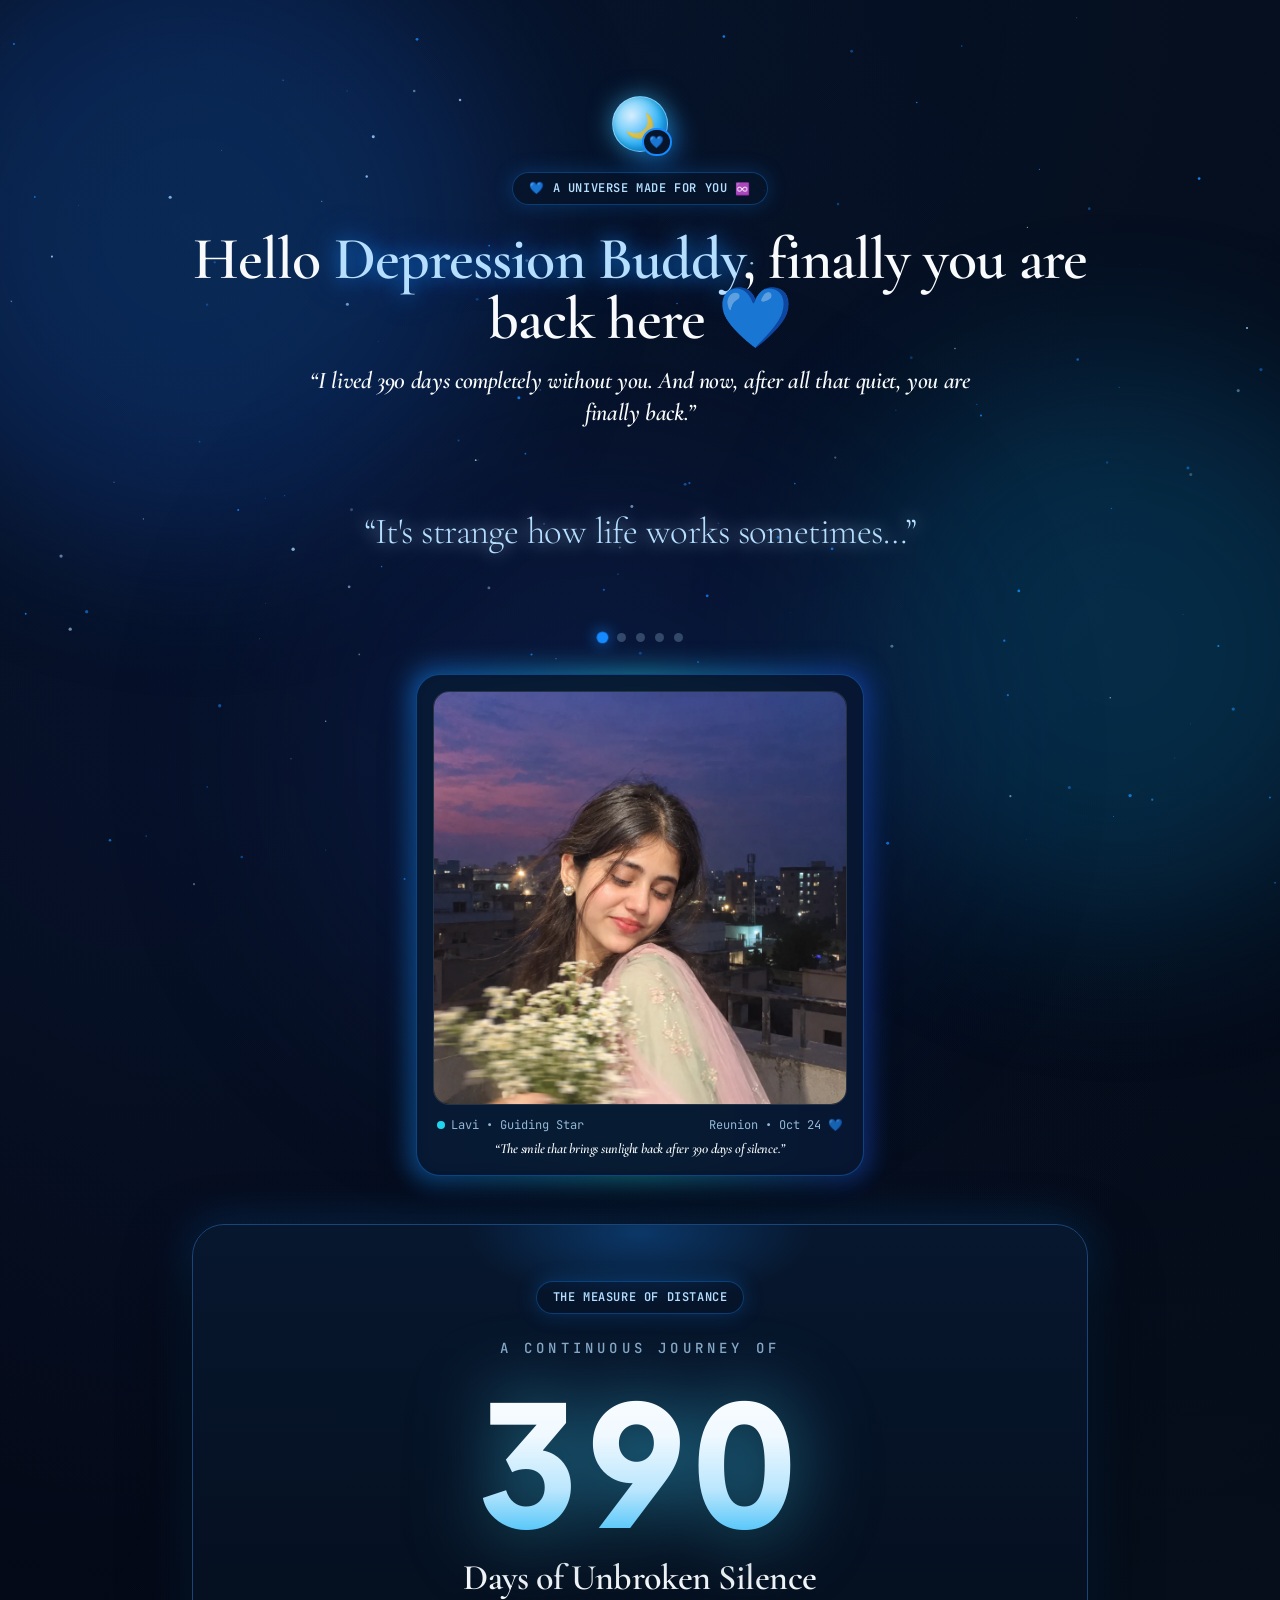
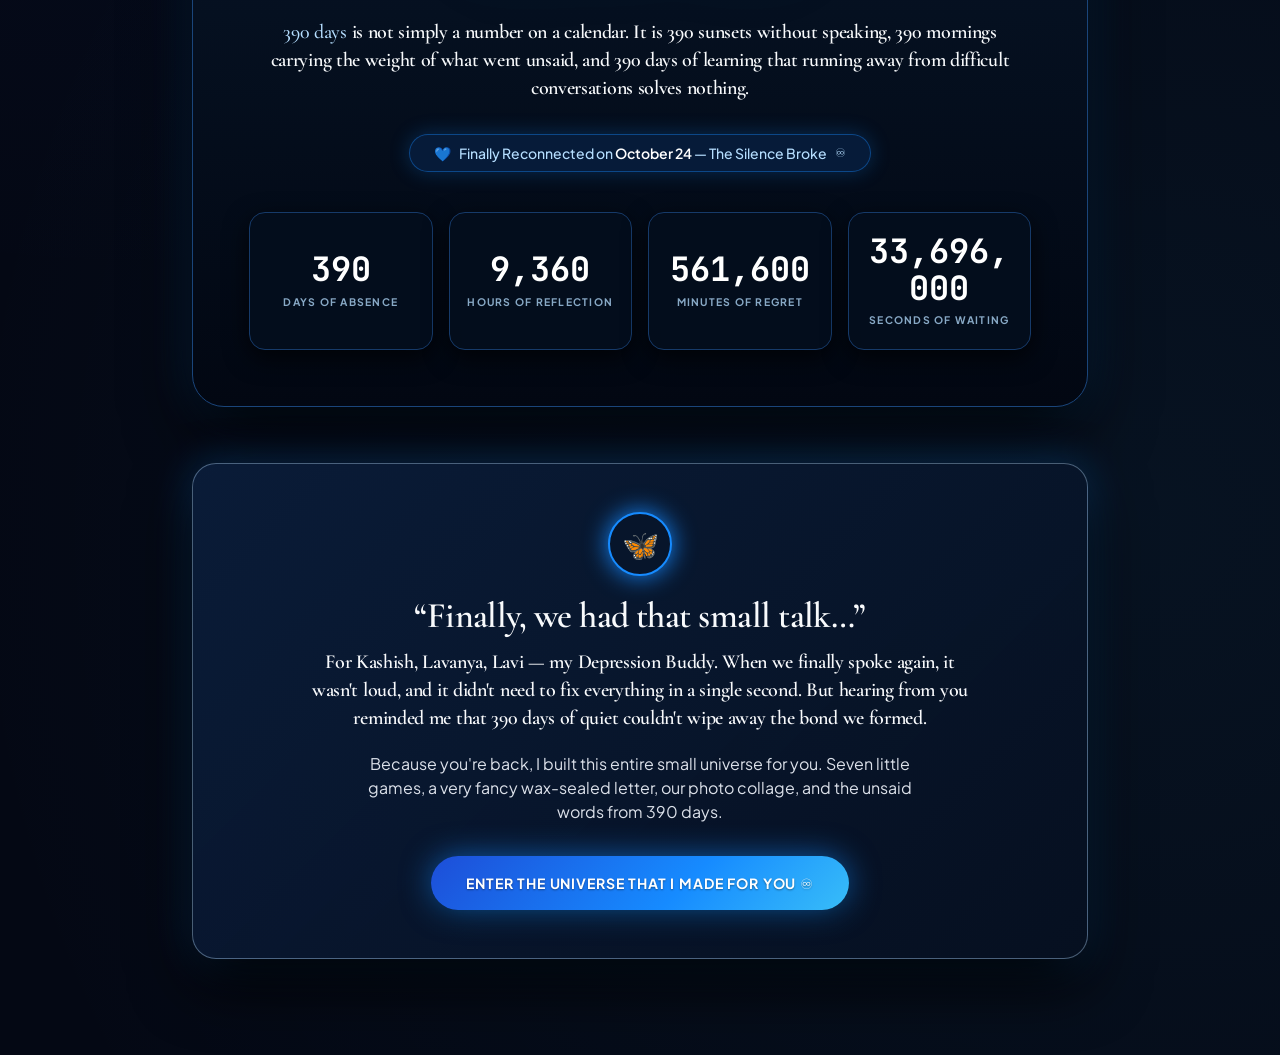
==== commit 5d825668: "Remove old clarification letter from Secret Locker, keeping Seven Promises and interactive features" ====
--- a/the_day_we_found_our_way_back.html
+++ b/the_day_we_found_our_way_back.html
@@ -2616,7 +2616,7 @@
         <span>← Back to Letter</span>
       </button>
       <button class="btn-chapter-next" onclick="goToChapter(6)">
-        <span>Next: The Secret Vault 🗝️ →</span>
+        <span>Next: The Secret Locker 🗝️ →</span>
       </button>
     </div>
 
@@ -2634,10 +2634,10 @@
       </div>
 
       <h2 class="text-2xl sm:text-3xl md:text-4xl font-serif font-bold text-softWhite mb-3">
-        The Secret Vault: Clarifications on Every Topic
+        The Secret Locker: Seven Unbreakable Promises
       </h2>
       <p class="text-sm sm:text-base text-iceBlue/75 max-w-lg mx-auto mb-8 font-light">
-        Everything that happened from my side. Full clarity, honesty, and the unsaid truths.
+        Ruglati's sacred vows, forever guarded and sealed in our celestial universe 💙
       </p>
 
       <!-- Vault Password Form -->
@@ -2646,7 +2646,7 @@
           autocomplete="off">
 
         <button id="btn-unlock-secret-vault" class="btn-primary w-full cursor-pointer">
-          <span>Unlock The Truth</span>
+          <span>Unlock Secret Locker</span>
           <span>🗝️</span>
         </button>
 
@@ -2661,91 +2661,18 @@
         </div>
       </div>
 
-      <!-- Passage (From Yadav to Depression Buddy) -->
+      <!-- Passage: Ruglati's Seven Unbreakable Promises -->
       <div id="vault-unlocked-passage" class="hidden text-left mt-8 pt-8 border-t border-electricBlue/30 space-y-6">
         <div class="flex items-center justify-between pb-3 border-b border-iceBlue/15 font-mono">
-          <span class="text-xs text-cyan-400 uppercase tracking-widest font-semibold">Unlocked &bull; The Unsaid
-            Clarifications</span>
+          <span class="text-xs text-cyan-400 uppercase tracking-widest font-semibold">Unlocked &bull; Ruglati's Seven Promises 🗝️</span>
           <button id="btn-relock-vault" class="text-xs text-iceBlue/80 hover:text-white underline cursor-pointer">Lock
-            Vault 🔒</button>
-        </div>
-
-        <div
-          class="p-4 sm:p-8 rounded-2xl bg-midnight/90 border border-electricBlue/35 font-serif text-base sm:text-xl text-softWhite leading-relaxed space-y-5 sm:space-y-6 font-normal shadow-inner">
-          <p class="text-iceBlue font-medium text-xl border-b border-iceBlue/20 pb-2">
-            To Kashish / Lavanya / Lavi (My Depression Buddy):
-          </p>
-
-          <!-- VAULT CHERISHED KEEPSAKE PORTRAIT -->
-          <div class="my-6 p-4 rounded-2xl bg-deepNavy/90 border border-cyan-400/50 shadow-[0_0_30px_rgba(22,139,255,0.3)] flex flex-col sm:flex-row items-center gap-5">
-            <div class="w-32 h-44 sm:w-36 sm:h-48 rounded-xl overflow-hidden shrink-0 border-2 border-electricBlue shadow-lg bg-midnight">
-              <img src="photo/thumbs/Golden-Hour%20Lavender%20Portraits.webp" loading="lazy" decoding="async" width="400" height="500" alt="Lavi • Cherished Memory" class="w-full h-full object-cover">
-            </div>
-            <div class="text-left">
-              <span class="text-xs font-mono text-cyan-300 uppercase tracking-widest block mb-1">🗝️ The Secret Vault Keepsake</span>
-              <h4 class="font-serif text-xl sm:text-2xl text-softWhite font-bold">Unsaid Truths, Forever Guarded 💙</h4>
-              <p class="font-serif italic text-sm text-iceBlue/90 mt-2 leading-relaxed">
-                “Having my Depression Buddy back is the only answer I ever needed. No more silence, no more distance — just two friends walking forward together.”
-              </p>
-            </div>
-          </div>
-
-          <div class="space-y-2">
-            <h4 class="font-bold text-softWhite text-lg font-sans text-cyan-300">1. Why The Silence Happened & The
-              Regret of Running Away</h4>
-            <p>
-              When 390 days of silence stretched between us, you probably wondered how I could go so long without saying
-              a word. The raw truth is that I panicked. When misunderstandings occurred, instead of confronting them
-              with maturity, I retreated into my shell. I convinced myself that if I spoke, I might say the wrong thing
-              and hurt you worse. I learned the hardest lesson of my life: silence does not heal wounds, it only leaves
-              the person you care about feeling abandoned.
-            </p>
-          </div>
-
-          <div class="space-y-2">
-            <h4 class="font-bold text-softWhite text-lg font-sans text-cyan-300">2. On Never Intending to Hurt You</h4>
-            <p>
-              I want you to know with absolute certainty: I never, for a single fraction of a second, wanted to hurt
-              you. I have bloody reasons and explanations for every single thing that happened from my side, every talk,
-              every topic. None of it was born from malice or lack of care. If anything, I cared so intensely that the
-              fear of failing you paralyzed me.
-            </p>
-          </div>
-
-          <div class="space-y-2">
-            <h4 class="font-bold text-softWhite text-lg font-sans text-cyan-300">3. Knowing Your Depression & Carrying
-              the Worry</h4>
-            <p>
-              I know your depression. I know how heavy your chest gets, how your mind spirals, and how easy it is to
-              believe that people don't care. That is why being silent tore me apart inside. Every time weeks passed, I
-              would stare at my phone, wanting to ask: 'Are you eating? Are you sleeping? Did you make it through
-              today?' Putting that phone down without sending a message felt like carrying a boulder on my heart.
-            </p>
-          </div>
-
-          <div class="space-y-2">
-            <h4 class="font-bold text-softWhite text-lg font-sans text-cyan-300">4. The October 24 Reconnection & My
-              Promise to You</h4>
-            <p>
-              When October 24 arrived and we finally spoke, the weight of 390 days lifted. I don't hold a single ounce
-              of bitterness for the time that passed. It proved that what we shared was real—it survived more than a
-              year of absolute quiet. My promise to you now is simple: No more running away. No more unanswered silence.
-              Whenever you need an ear, whenever your depression is loud, I am here. You are safe with me.
-            </p>
-          </div>
-
-          <div class="pt-6 border-t border-iceBlue/20 text-right space-y-1">
-            <p class="text-electricBlue font-serif italic text-lg">Always your friend, no matter the distance.</p>
-            <p class="text-softWhite font-serif font-bold text-base">From your Depression Buddy, Yadav 🖤💙</p>
-            <p class="text-xs font-mono text-iceBlue/60">The unsaid words held for 390 days are finally home &bull; ♾️
-            </p>
-          </div>
+            Locker 🔒</button>
         </div>
 
         <!-- =========================================================================
              RUGLATI'S SEVEN UNBREAKABLE PROMISES
              ========================================================================= -->
-        <div id="ruglati-seven-promises-section" class="mt-10 pt-8 border-t border-electricBlue/35 space-y-6">
+        <div id="ruglati-seven-promises-section" class="space-y-6">
           <div class="text-center space-y-2">
             <div class="inline-flex items-center gap-2 px-3 py-1 rounded-full bg-deepNavy/90 border border-cyan-400/40 text-xs font-mono text-cyan-300">
               <span>🗝️</span>
@@ -5721,7 +5648,7 @@
       vLockForm.classList.add("hidden");
       vPassage.classList.remove("hidden");
       document.getElementById("secret-vault-icon").innerText = "🔓";
-      showToast("Secret vault unlocked. Unsaid truths revealed. 🗝️", "💙");
+      showToast("Secret Locker unlocked! Ruglati's promises revealed 🗝️", "💙");
       for (let i = 0; i < 5; i++) {
         setTimeout(() => spawnFloatingHeart(window.innerWidth / 2 + (Math.random() - 0.5) * 160, window.innerHeight / 2), i * 140);
       }
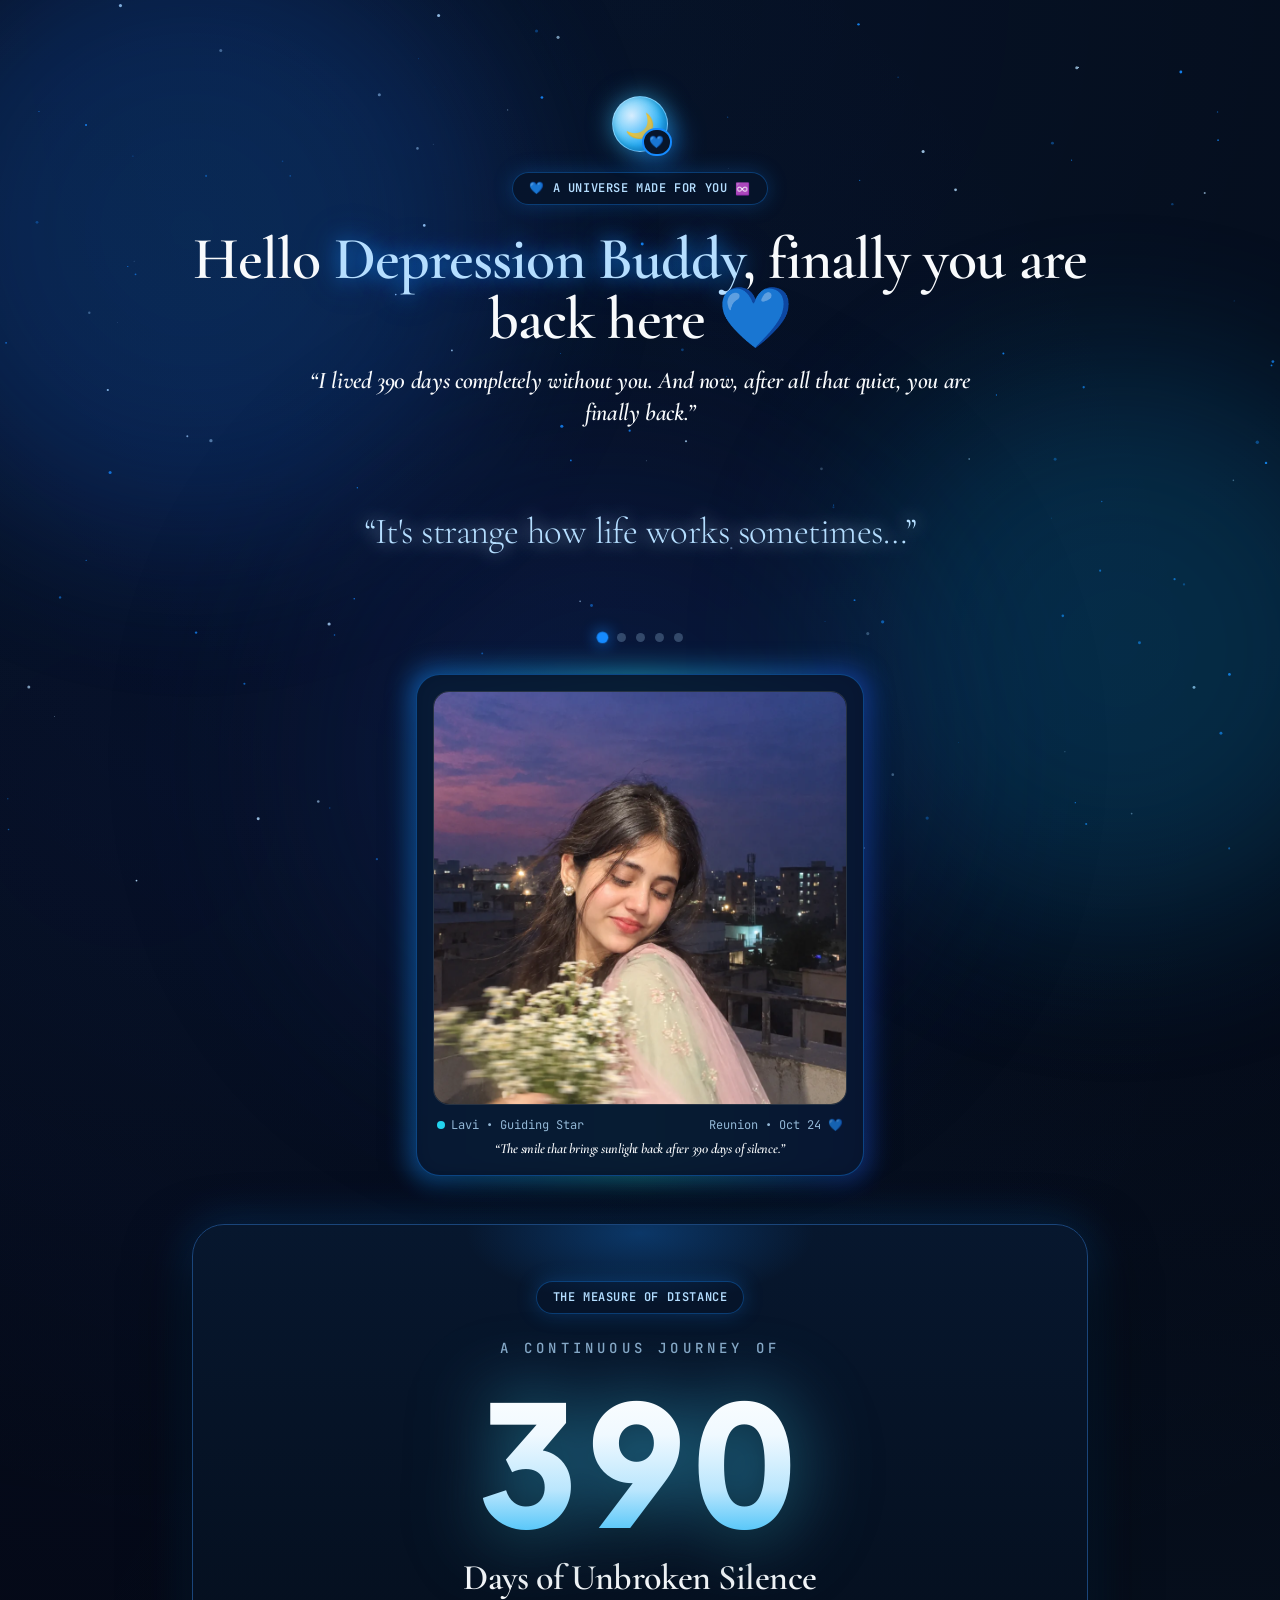
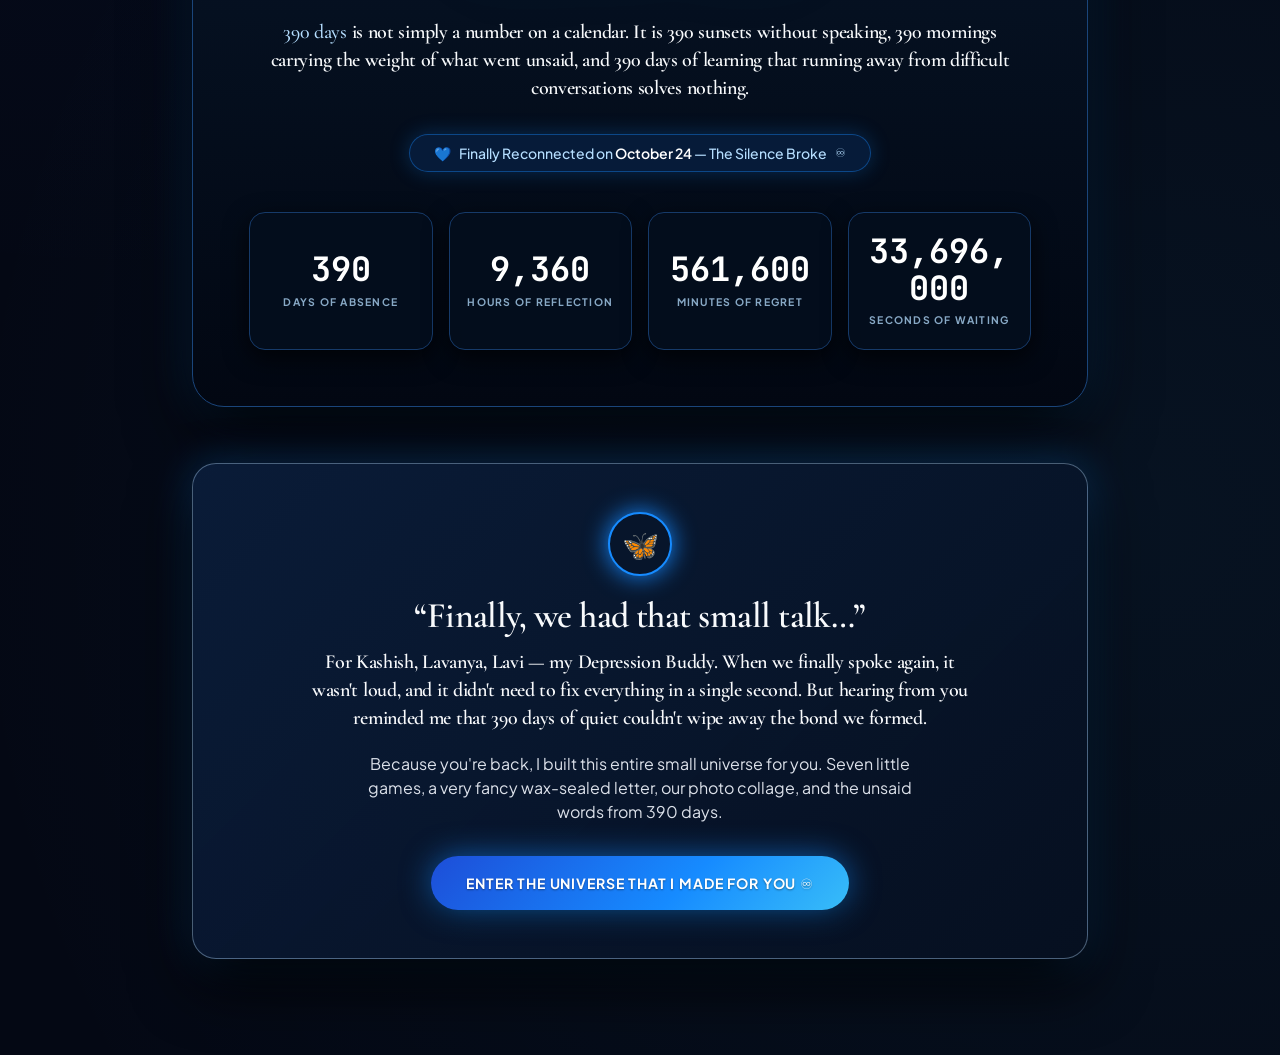
==== commit a2d5c41c: "Update Ruglati's to Yadav's Seven Unbreakable Promises in Secret Locker" ====
--- a/the_day_we_found_our_way_back.html
+++ b/the_day_we_found_our_way_back.html
@@ -2637,7 +2637,7 @@
         The Secret Locker: Seven Unbreakable Promises
       </h2>
       <p class="text-sm sm:text-base text-iceBlue/75 max-w-lg mx-auto mb-8 font-light">
-        Ruglati's sacred vows, forever guarded and sealed in our celestial universe 💙
+        Yadav's sacred vows, forever guarded and sealed in our celestial universe 💙
       </p>
 
       <!-- Vault Password Form -->
@@ -2661,18 +2661,18 @@
         </div>
       </div>
 
-      <!-- Passage: Ruglati's Seven Unbreakable Promises -->
+      <!-- Passage: Yadav's Seven Unbreakable Promises -->
       <div id="vault-unlocked-passage" class="hidden text-left mt-8 pt-8 border-t border-electricBlue/30 space-y-6">
         <div class="flex items-center justify-between pb-3 border-b border-iceBlue/15 font-mono">
-          <span class="text-xs text-cyan-400 uppercase tracking-widest font-semibold">Unlocked &bull; Ruglati's Seven Promises 🗝️</span>
+          <span class="text-xs text-cyan-400 uppercase tracking-widest font-semibold">Unlocked &bull; Yadav's Seven Promises 🗝️</span>
           <button id="btn-relock-vault" class="text-xs text-iceBlue/80 hover:text-white underline cursor-pointer">Lock
             Locker 🔒</button>
         </div>
 
         <!-- =========================================================================
-             RUGLATI'S SEVEN UNBREAKABLE PROMISES
+             YADAV'S SEVEN UNBREAKABLE PROMISES
              ========================================================================= -->
-        <div id="ruglati-seven-promises-section" class="space-y-6">
+        <div id="yadav-seven-promises-section" class="space-y-6">
           <div class="text-center space-y-2">
             <div class="inline-flex items-center gap-2 px-3 py-1 rounded-full bg-deepNavy/90 border border-cyan-400/40 text-xs font-mono text-cyan-300">
               <span>🗝️</span>
@@ -2680,7 +2680,7 @@
               <span>💙</span>
             </div>
             <h3 class="font-serif text-2xl sm:text-3xl md:text-4xl text-softWhite font-bold text-glow-blue tracking-tight">
-              Ruglati's Seven Unbreakable Promises
+              Yadav's Seven Unbreakable Promises
             </h3>
             <p class="font-serif italic text-sm sm:text-base text-iceBlue/85 max-w-xl mx-auto leading-relaxed">
               “Seven sacred promises to protect, cherish, and uphold our bond across every tomorrow.”
@@ -5648,7 +5648,7 @@
       vLockForm.classList.add("hidden");
       vPassage.classList.remove("hidden");
       document.getElementById("secret-vault-icon").innerText = "🔓";
-      showToast("Secret Locker unlocked! Ruglati's promises revealed 🗝️", "💙");
+      showToast("Secret Locker unlocked! Yadav's promises revealed 🗝️", "💙");
       for (let i = 0; i < 5; i++) {
         setTimeout(() => spawnFloatingHeart(window.innerWidth / 2 + (Math.random() - 0.5) * 160, window.innerHeight / 2), i * 140);
       }
@@ -5678,7 +5678,7 @@
     });
 
     /* =========================================================================
-       11. RUGLATI'S SEVEN UNBREAKABLE PROMISES, ATTACK OPTION & WHATSAPP
+       11. YADAV'S SEVEN UNBREAKABLE PROMISES, ATTACK OPTION & WHATSAPP
        ========================================================================= */
     function togglePromiseCard(cardEl, promiseNum) {
       if (!cardEl) return;
--- a/style.css
+++ b/style.css
@@ -3864,7 +3864,7 @@
 }
 
 /* --------------------------------------------------------------------------
-   5. RUGLATI'S SEVEN UNBREAKABLE PROMISES & ATTACK OPTION
+   5. YADAV'S SEVEN UNBREAKABLE PROMISES & ATTACK OPTION
    -------------------------------------------------------------------------- */
 .promise-card {
   position: relative;
--- a/style.css
+++ b/style.css
@@ -3864,7 +3864,7 @@
 }
 
 /* --------------------------------------------------------------------------
-   5. RUGLATI'S SEVEN UNBREAKABLE PROMISES & ATTACK OPTION
+   5. YADAV'S SEVEN UNBREAKABLE PROMISES & ATTACK OPTION
    -------------------------------------------------------------------------- */
 .promise-card {
   position: relative;
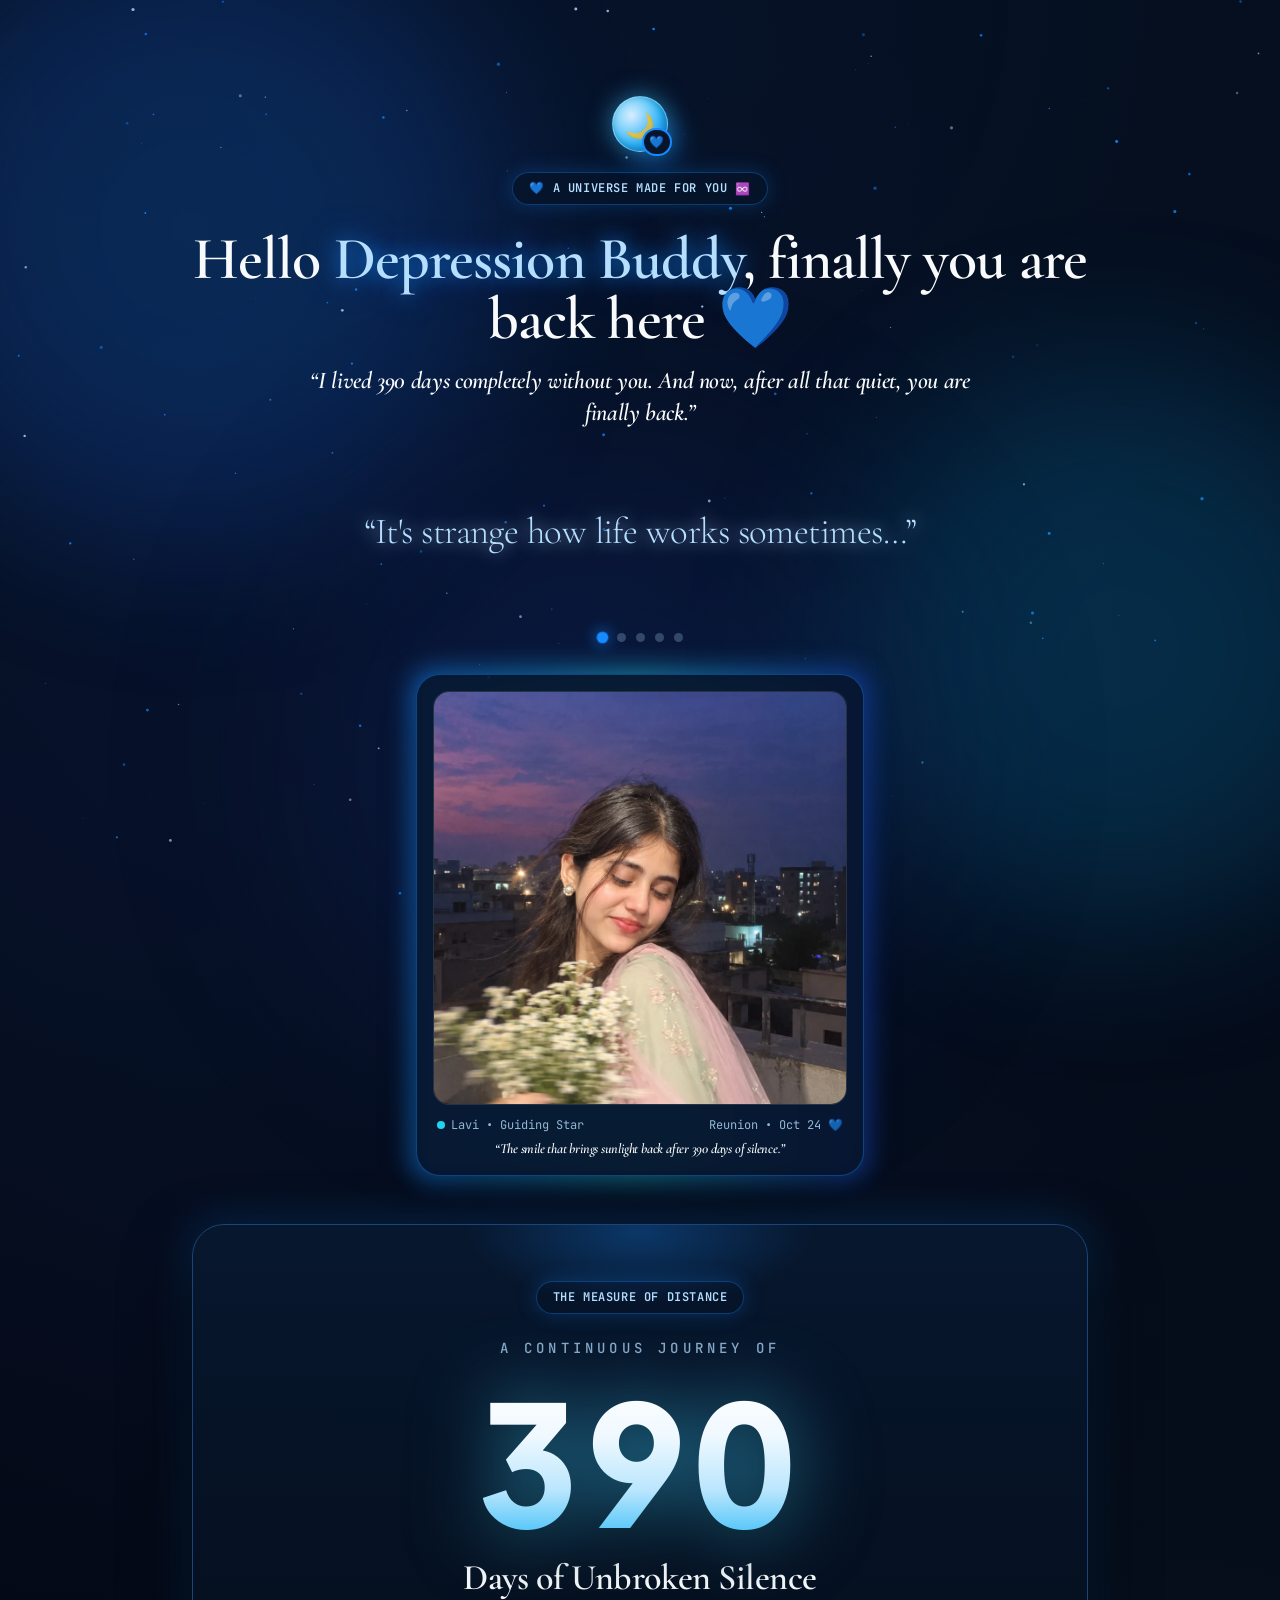
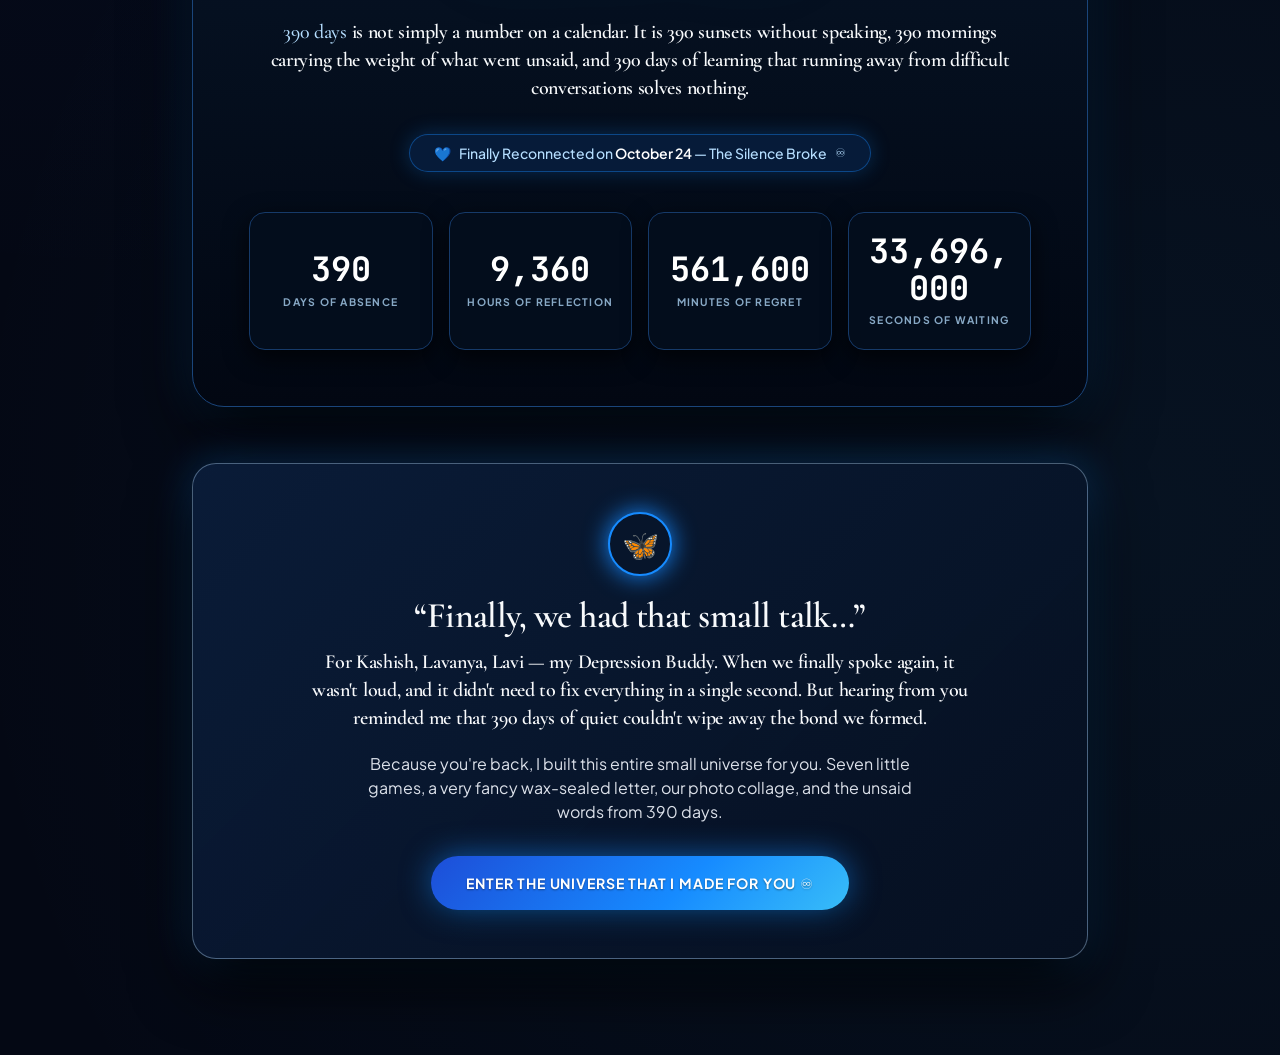
==== commit 837d3530: "Update Ruglati to Lavi in toast notification and WhatsApp promise confirmation" ====
--- a/the_day_we_found_our_way_back.html
+++ b/the_day_we_found_our_way_back.html
@@ -5721,7 +5721,7 @@
         setTimeout(() => spawnFloatingHeart(window.innerWidth / 2 + (Math.random() - 0.5) * 220, window.innerHeight / 2), i * 90);
       }
 
-      showToast("Ruglati: Emotional damage activated! 💥", "⚠️");
+      showToast("Lavi: Emotional damage activated! 💥", "⚠️");
 
       // Show dramatic warning modal
       const modal = document.getElementById("attack-option-modal");
@@ -5748,7 +5748,7 @@
       }
       showToast("Opening WhatsApp to confirm Seven Promises... 💙", "📲");
 
-      const message = "Haan bhai, main Ruglati, promise karti hoon ki main in seven promises ko sincerely follow karne ki koshish karungi. Main bina bataye disappear nahi karungi, trust nahi todungi, difficult times mein easily give up nahi karungi, tumhari feelings ignore nahi karungi, misunderstandings ko communication se solve karungi, tumhare efforts ki respect karungi, aur false promises nahi karungi. Agar kabhi galti ho gayi, toh main apni mistake accept karke use sudharne ki koshish karungi. Haan bhai, ye mera promise hai!";
+      const message = "Haan bhai, main Lavi, promise karti hoon ki main in seven promises ko sincerely follow karne ki koshish karungi. Main bina bataye disappear nahi karungi, trust nahi todungi, difficult times mein easily give up nahi karungi, tumhari feelings ignore nahi karungi, misunderstandings ko communication se solve karungi, tumhare efforts ki respect karungi, aur false promises nahi karungi. Agar kabhi galti ho gayi, toh main apni mistake accept karke use sudharne ki koshish karungi. Haan bhai, ye mera promise hai!";
       const whatsappUrl = `https://wa.me/?text=${encodeURIComponent(message)}`;
 
       setTimeout(() => {
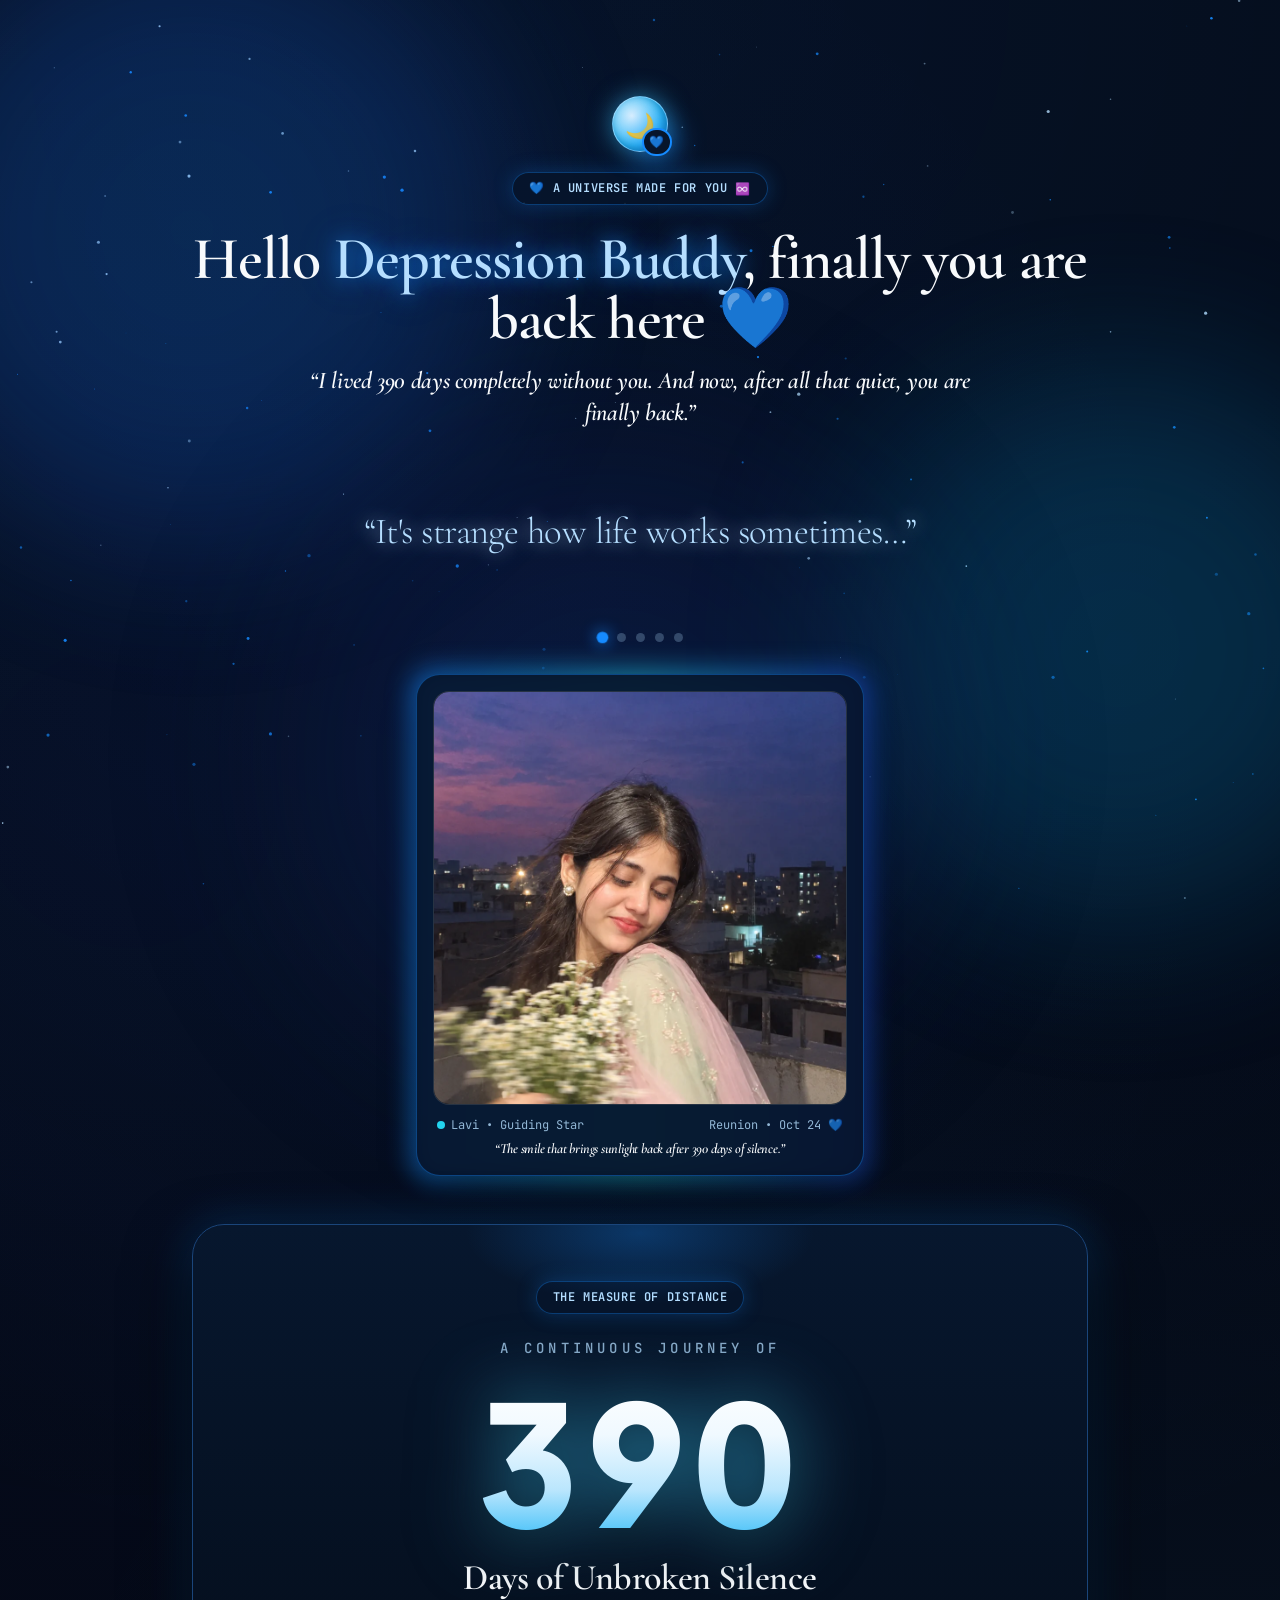
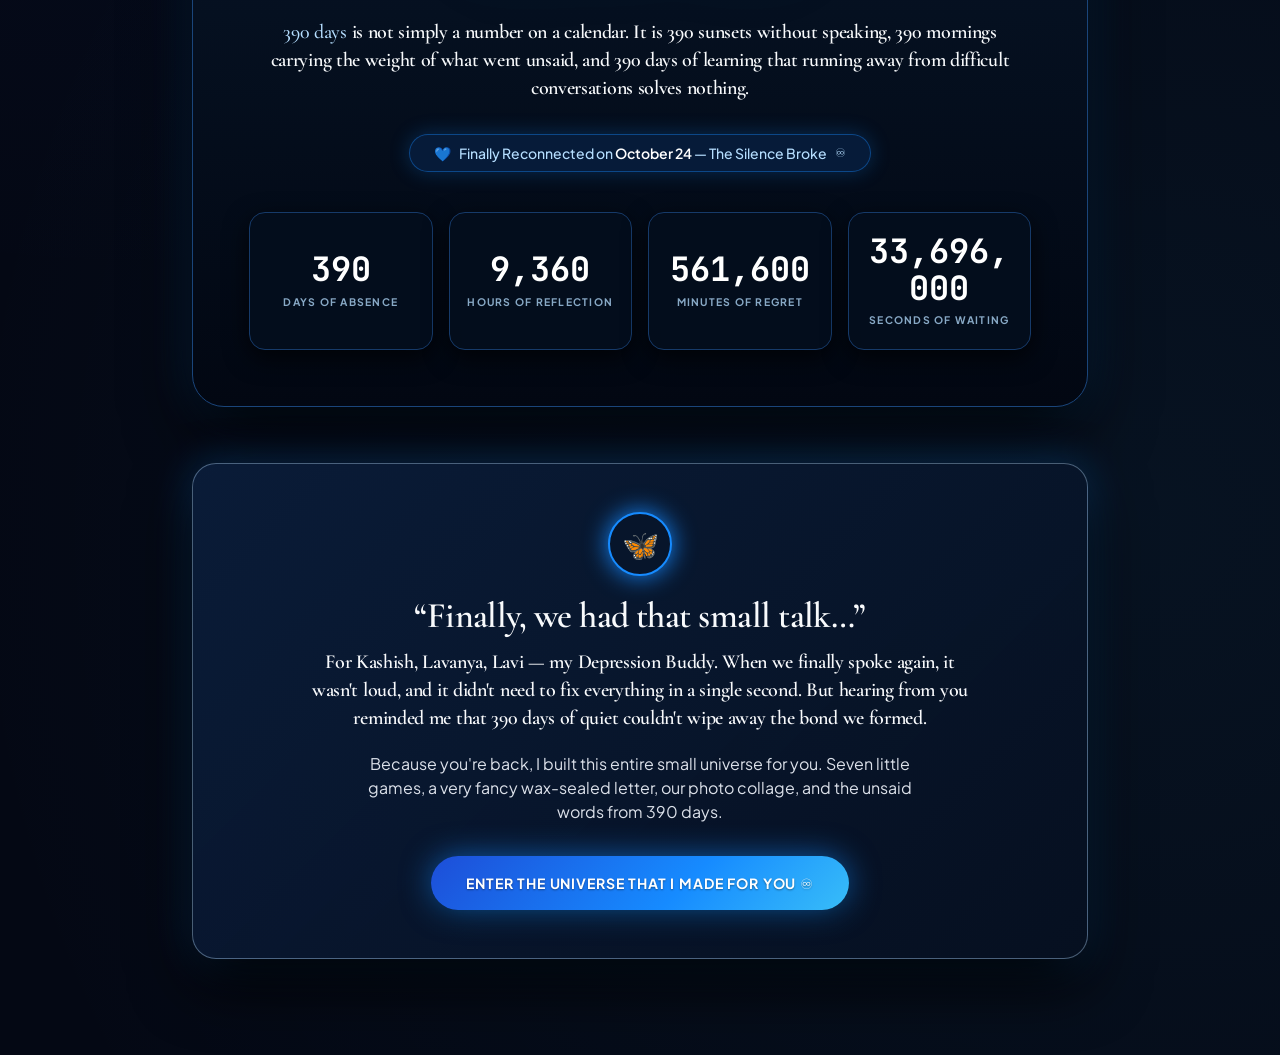
==== commit aac2de85: "Update Secret Locker passcode logic and chapter metadata" ====
--- a/the_day_we_found_our_way_back.html
+++ b/the_day_we_found_our_way_back.html
@@ -5657,7 +5657,7 @@
     document.getElementById("btn-unlock-secret-vault").addEventListener("click", () => {
       const code = vInput.value.trim().toLowerCase();
       const validCodes = state.passcodeVault.map(s => s.toLowerCase());
-      if (validCodes.includes(code) || code === "silence" || code === "yadav" || code.includes("clarity")) {
+      if (validCodes.includes(code) || code === "oggy" || code === "oggy" || code.includes("oggy")) {
         vError.classList.add("hidden");
         unlockSecretVault();
       } else {
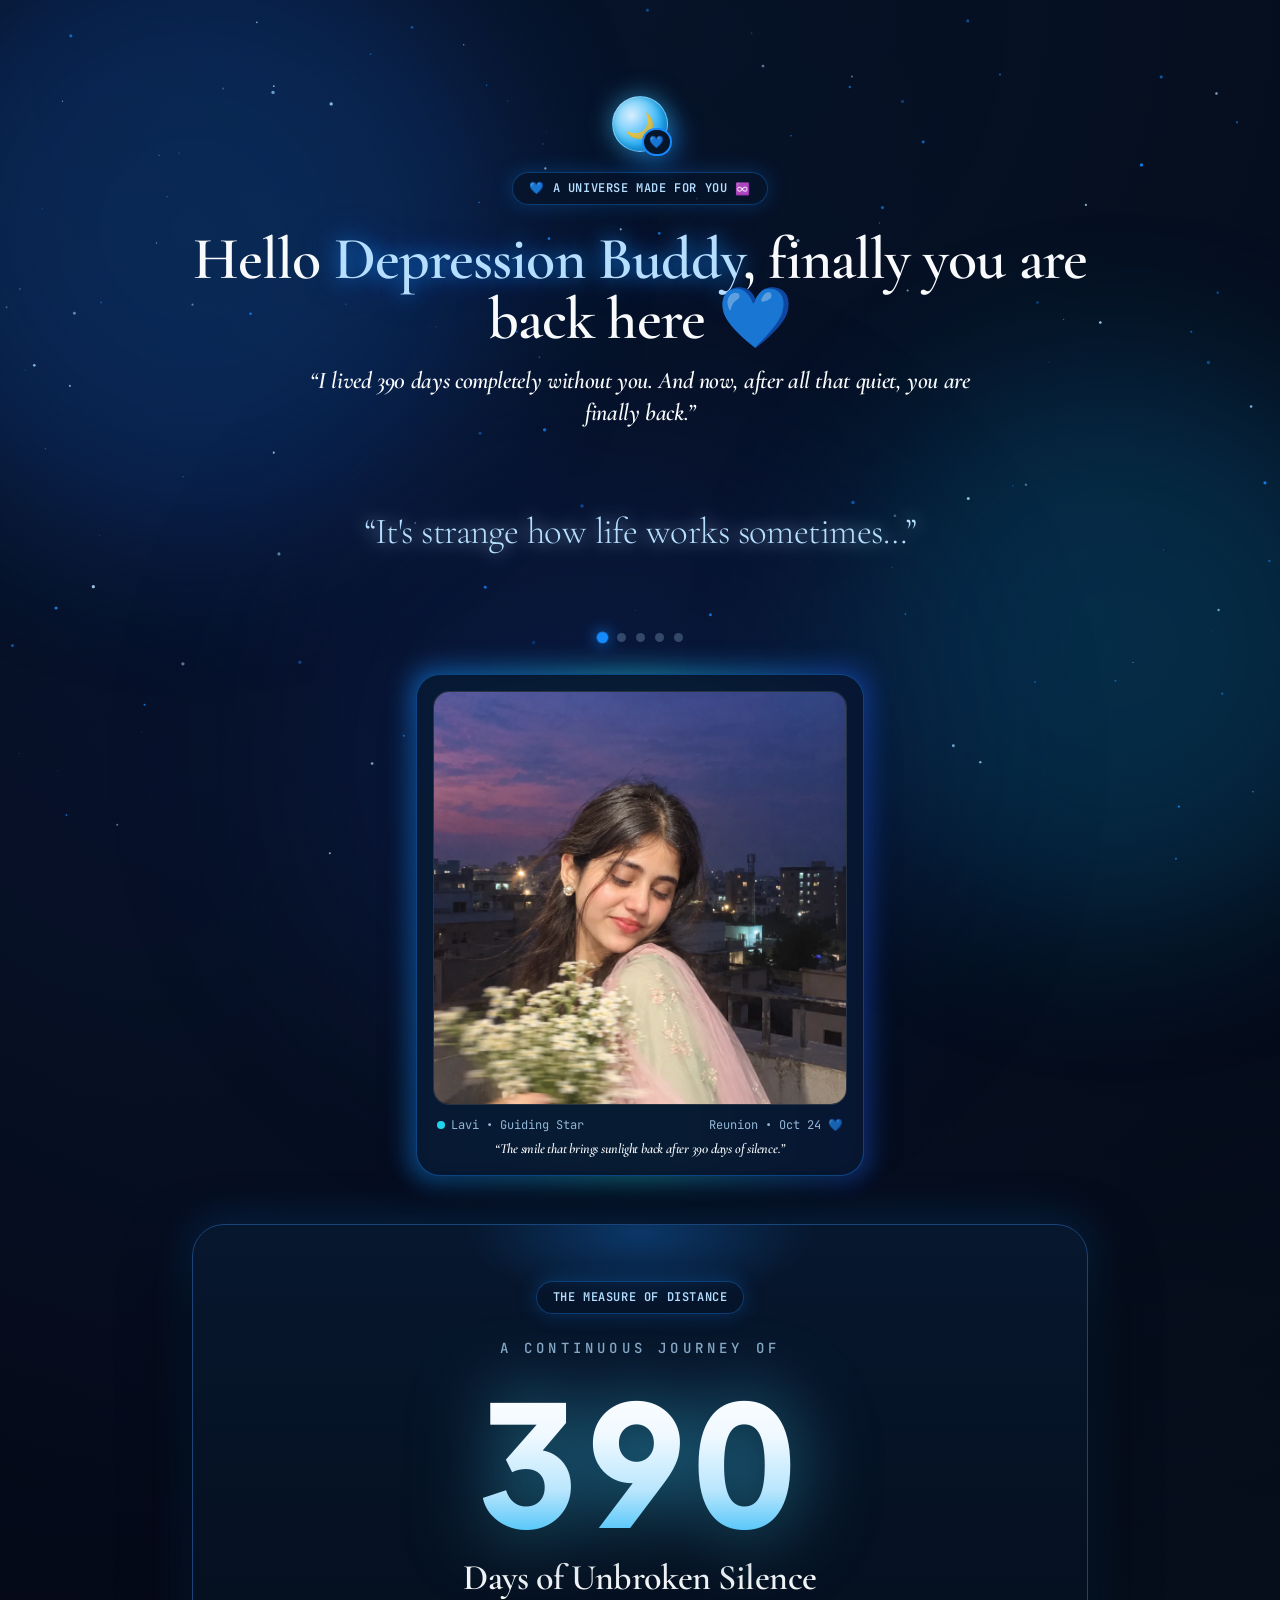
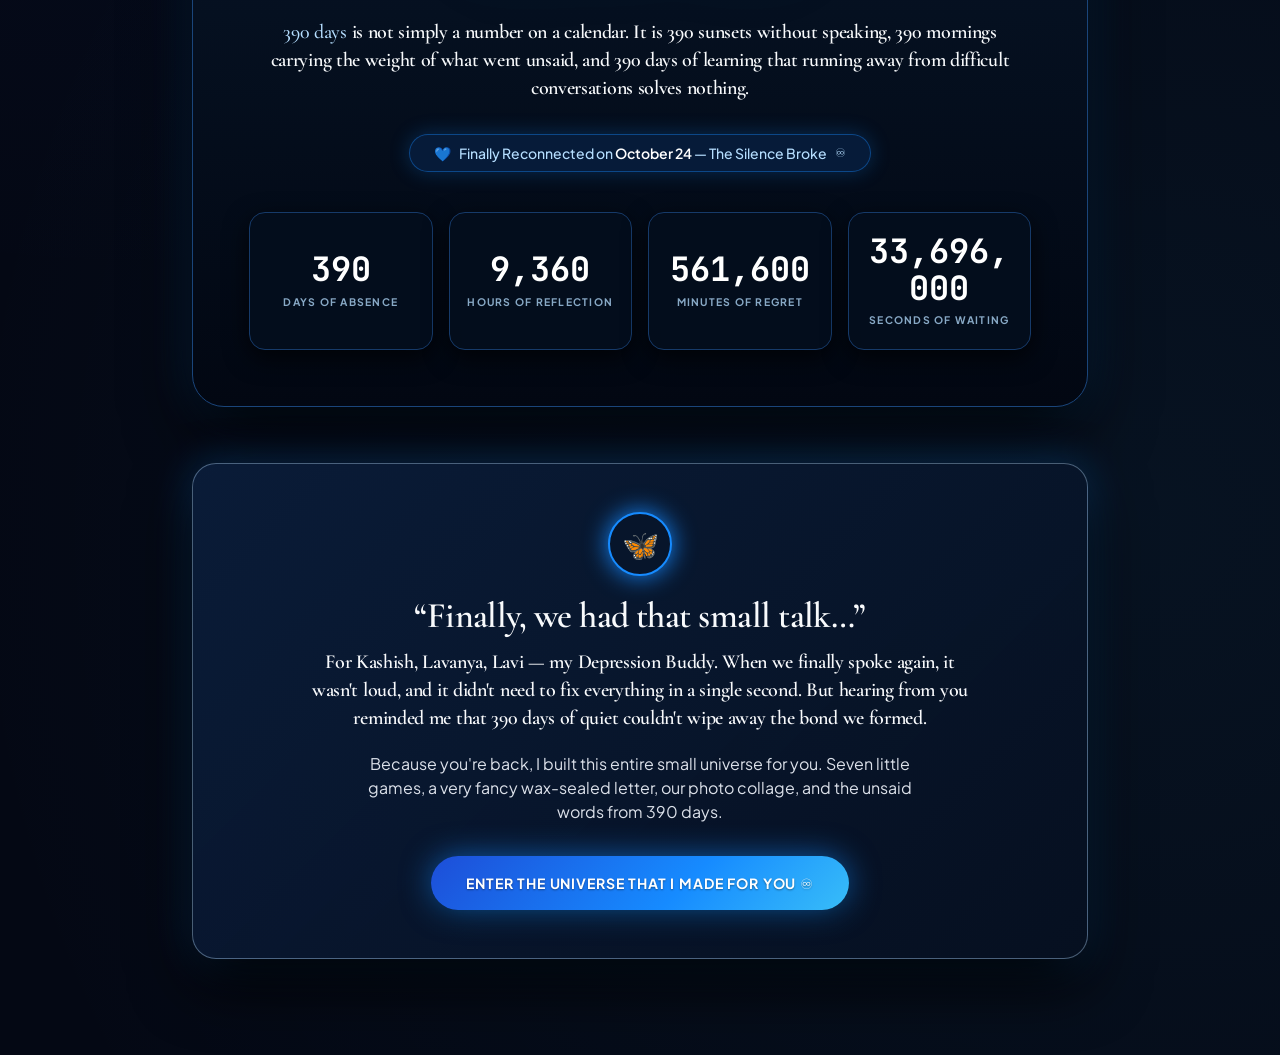
==== commit cdf42437: "Update Attack modal text to Lavi and change Secret Locker password to oggy with hint" ====
--- a/the_day_we_found_our_way_back.html
+++ b/the_day_we_found_our_way_back.html
@@ -2651,12 +2651,12 @@
         </button>
 
         <p id="secret-vault-error" class="passcode-error hidden">
-          Incorrect passcode. Hint: "silence"
+          Incorrect passcode. Hint: "oggy" 🐱 (our favorite cartoon cat)
         </p>
 
         <div
           class="pt-3 flex items-center justify-between text-xs text-iceBlue/80 border-t border-iceBlue/15 font-mono">
-          <span>Hint: <strong class="text-cyan-400 font-semibold">silence</strong></span>
+          <span>Hint: <strong class="text-cyan-400 font-semibold">oggy</strong> 🐱</span>
           <span class="text-xs text-cyan-300/80">Enter passcode to unlock</span>
         </div>
       </div>
@@ -3041,7 +3041,7 @@
 
 
   <!-- =========================================================================
-       RUGLATI ATTACK OPTION DRAMATIC WARNING MODAL
+       LAVI ATTACK OPTION DRAMATIC WARNING MODAL
        ========================================================================= -->
   <div id="attack-option-modal"
     onclick="if(event.target === this) closeAttackModal()"
@@ -3058,11 +3058,11 @@
       </div>
 
       <div class="inline-flex items-center gap-1.5 px-3 py-1 rounded-full bg-red-950/90 border border-red-500/60 text-[11px] font-mono text-red-300 uppercase tracking-widest mb-3">
-        <span>⚠️</span> HIGH ALERT &bull; RUGLETTI SHIELD
+        <span>⚠️</span> HIGH ALERT &bull; LAVI SHIELD
       </div>
 
       <h3 class="text-2xl sm:text-3xl font-serif font-bold text-softWhite mb-3 leading-snug">
-        Ruglati, seven promises hain. Inhe todne ka sochna bhi mat!
+        Lavi, seven promises hain. Inhe todne ka sochna bhi mat!
       </h3>
 
       <div class="text-sm sm:text-base font-semibold text-amber-300 bg-amber-950/40 border border-amber-500/30 rounded-xl p-3.5 mb-6 shadow-inner leading-relaxed">
@@ -3111,7 +3111,7 @@
       reunionTimestamp: new Date("2024-10-24T00:00:00"),
       gamesCompleted: { 1: false, 2: false, 3: false, 4: false, 5: false, 6: false, 7: false },
       passcodeUniverse: ["depression buddy", "depressionbuddy", "lavi", "blue"],
-      passcodeVault: ["silence", "yadav", "clarity", "truth"]
+      passcodeVault: ["oggy", "silence", "yadav"]
     };
     window.state = state;
 
@@ -5657,7 +5657,7 @@
     document.getElementById("btn-unlock-secret-vault").addEventListener("click", () => {
       const code = vInput.value.trim().toLowerCase();
       const validCodes = state.passcodeVault.map(s => s.toLowerCase());
-      if (validCodes.includes(code) || code === "oggy" || code === "oggy" || code.includes("oggy")) {
+      if (code === "oggy" || validCodes.includes(code) || code.includes("oggy") || code === "silence" || code === "yadav") {
         vError.classList.add("hidden");
         unlockSecretVault();
       } else {
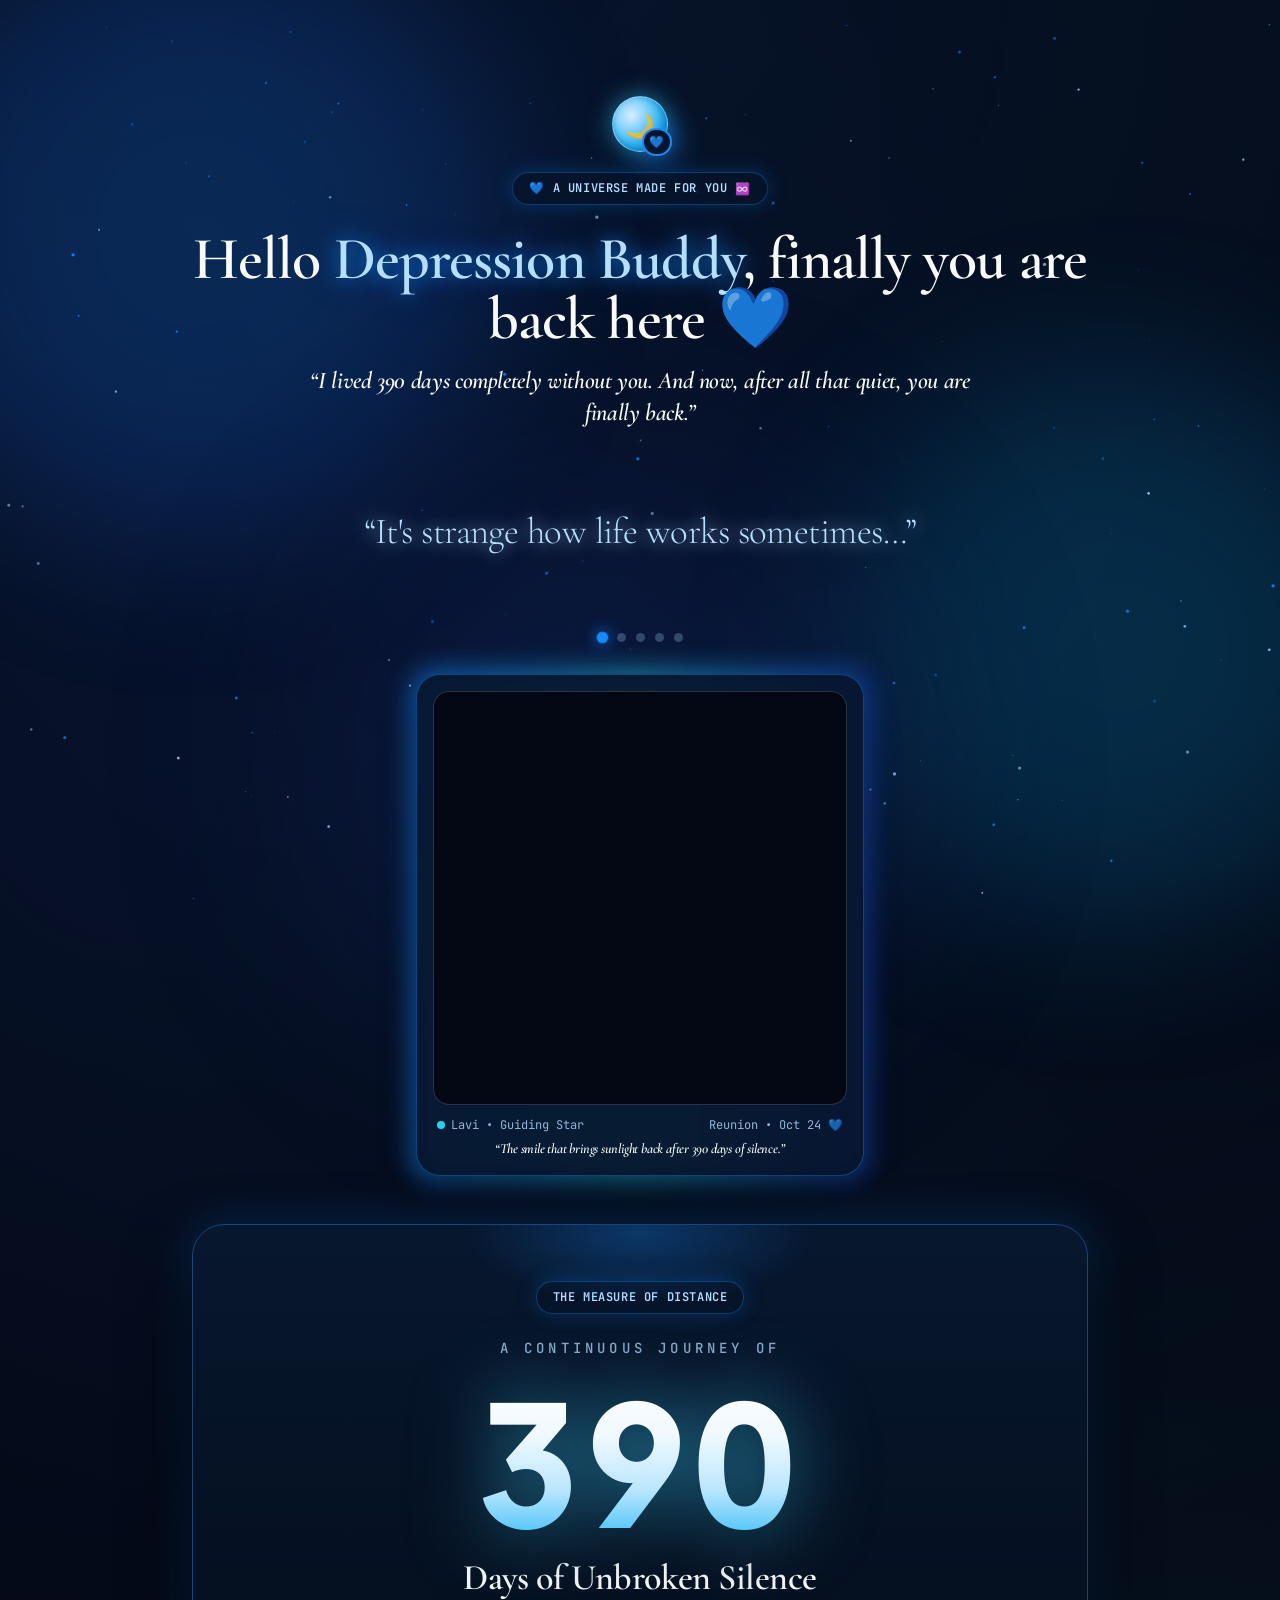
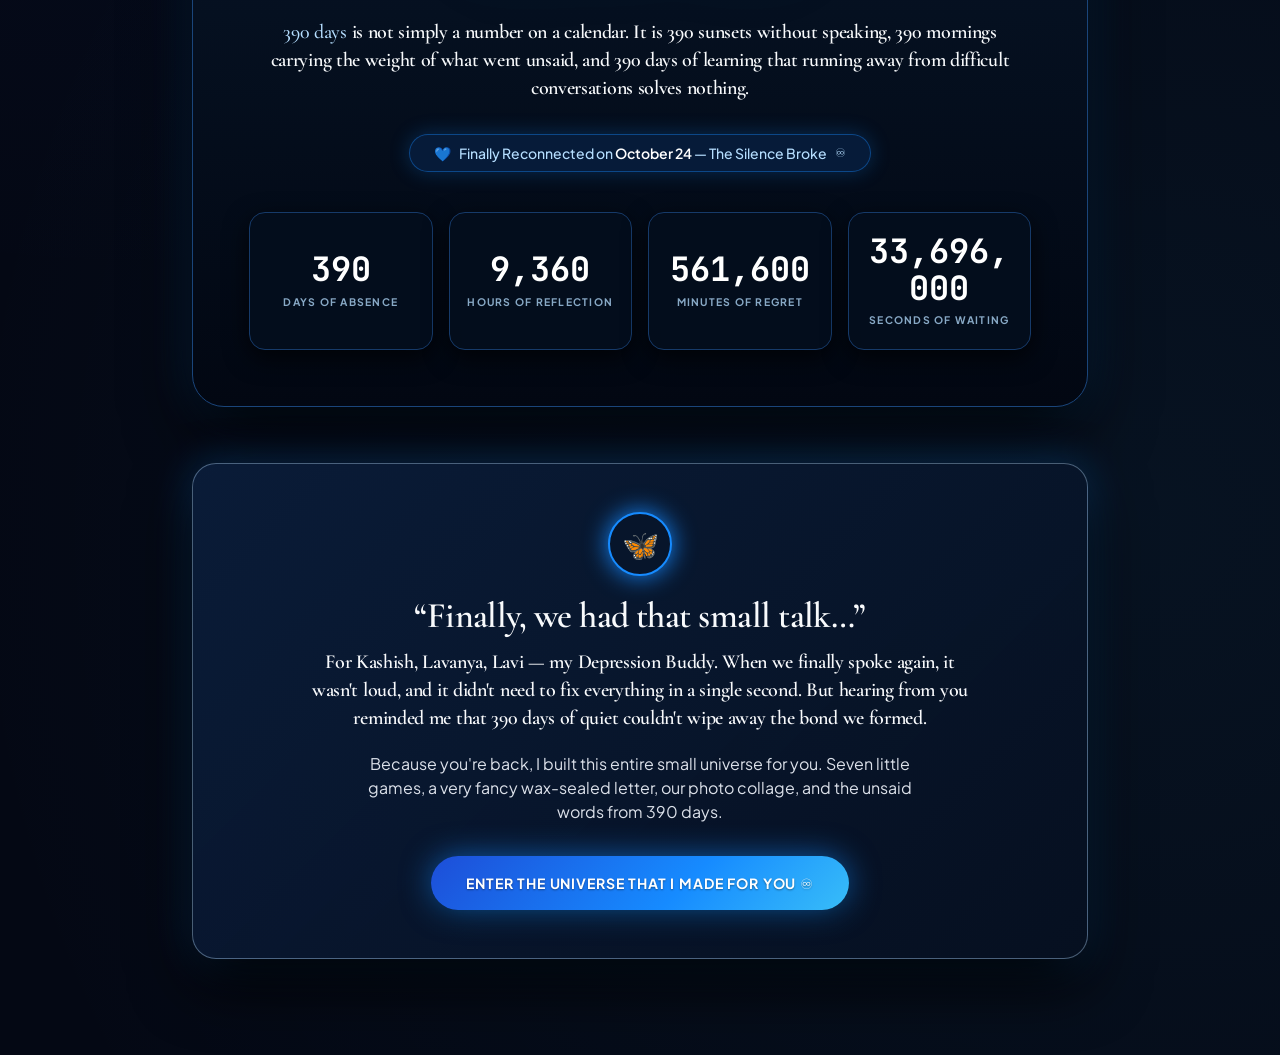
==== commit d8a566d7: "Update Secret Vault hint to 'Not a real giant, but he has a special name' and sync passcode" ====
--- a/the_day_we_found_our_way_back.html
+++ b/the_day_we_found_our_way_back.html
@@ -2651,12 +2651,12 @@
         </button>
 
         <p id="secret-vault-error" class="passcode-error hidden">
-          Incorrect passcode. Hint: "oggy" 🐱 (our favorite cartoon cat)
+          Incorrect passcode. Hint: <span id="secret-vault-error-hint">Not a real giant, but he has a special name</span>
         </p>
 
         <div
           class="pt-3 flex items-center justify-between text-xs text-iceBlue/80 border-t border-iceBlue/15 font-mono">
-          <span>Hint: <strong class="text-cyan-400 font-semibold">oggy</strong> 🐱</span>
+          <span>Hint: <strong id="secret-vault-hint-text" class="text-cyan-400 font-semibold">Not a real giant, but he has a special name</strong></span>
           <span class="text-xs text-cyan-300/80">Enter passcode to unlock</span>
         </div>
       </div>
@@ -3230,6 +3230,12 @@
           if (appData && appData.passwords) {
             if (appData.passwords.universe) state.passcodeUniverse = appData.passwords.universe;
             if (appData.passwords.vault) state.passcodeVault = appData.passwords.vault;
+            if (appData.passwords.vaultHint) {
+              const hintEl = document.getElementById("secret-vault-hint-text");
+              if (hintEl) hintEl.textContent = appData.passwords.vaultHint;
+              const errHintEl = document.getElementById("secret-vault-error-hint");
+              if (errHintEl) errHintEl.textContent = appData.passwords.vaultHint;
+            }
           }
         }
       } catch (err) {
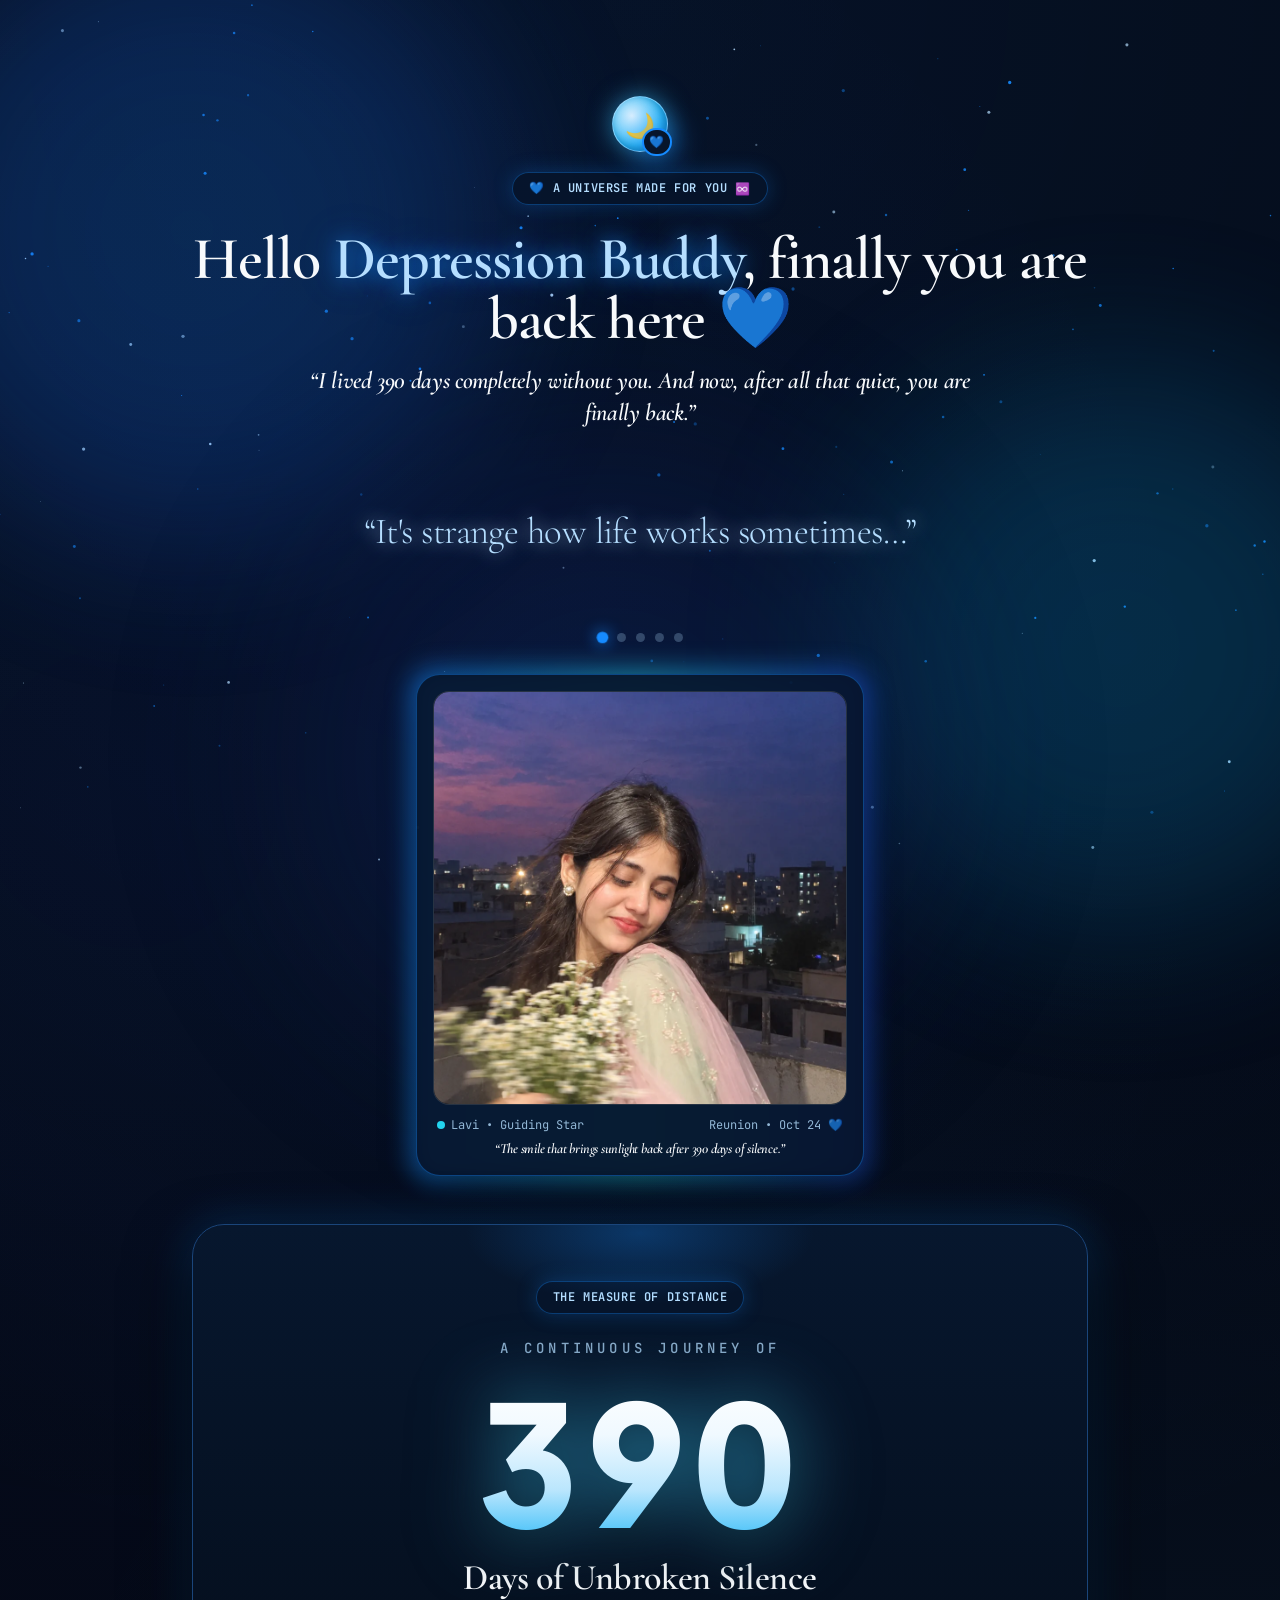
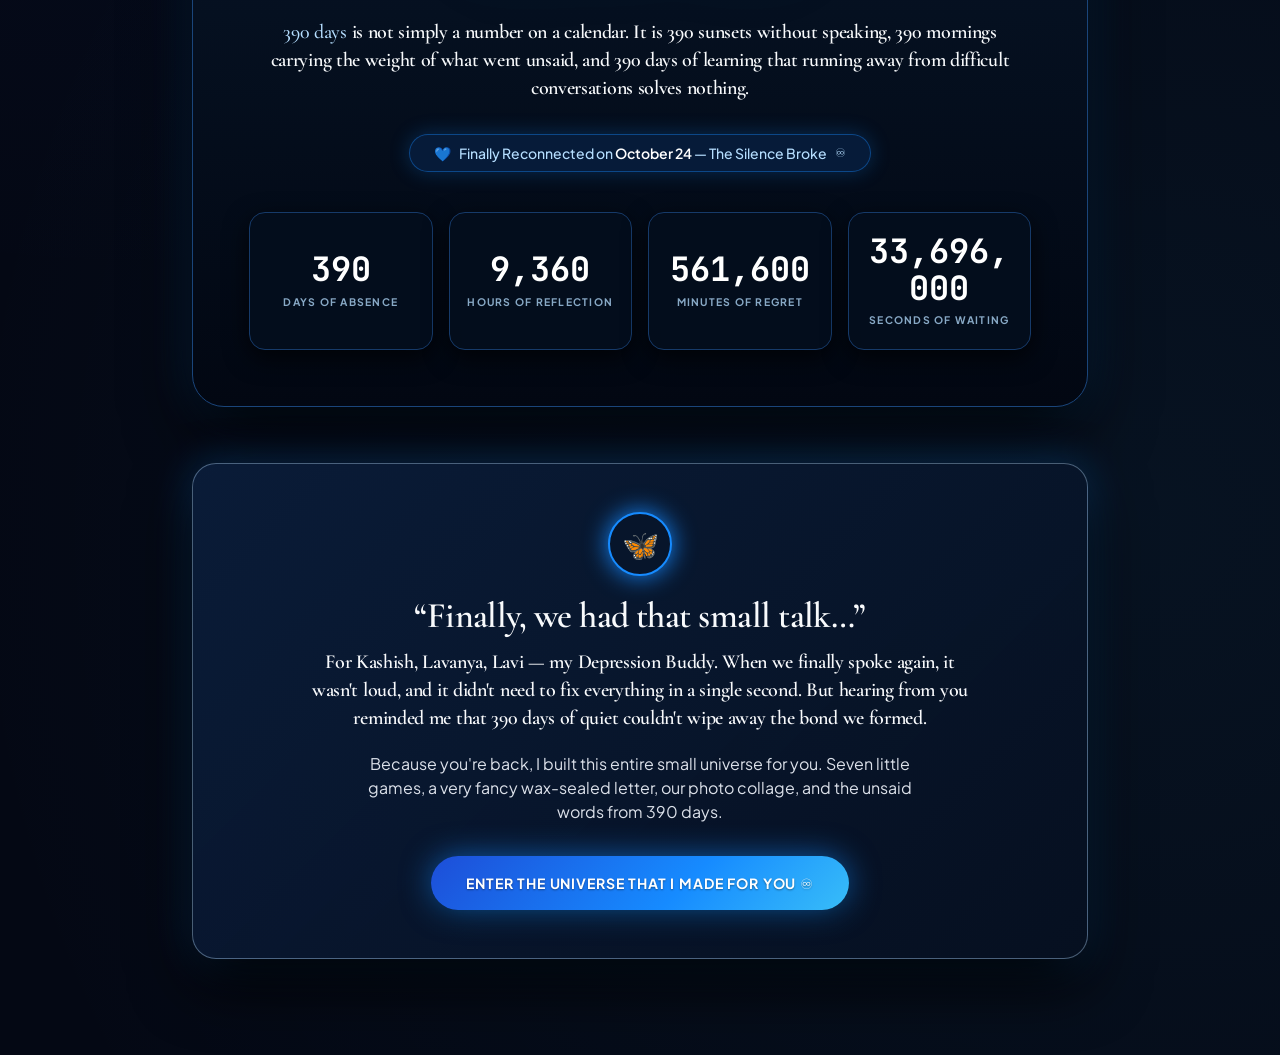
==== commit a660639a: "Set Secret Vault title, password to oggy, and hint to 'Not a real giant, but he has a special name'" ====
--- a/the_day_we_found_our_way_back.html
+++ b/the_day_we_found_our_way_back.html
@@ -2616,7 +2616,7 @@
         <span>← Back to Letter</span>
       </button>
       <button class="btn-chapter-next" onclick="goToChapter(6)">
-        <span>Next: The Secret Locker 🗝️ →</span>
+        <span>Next: The Secret Vault 🗝️ →</span>
       </button>
     </div>
 
@@ -2634,30 +2634,32 @@
       </div>
 
       <h2 class="text-2xl sm:text-3xl md:text-4xl font-serif font-bold text-softWhite mb-3">
-        The Secret Locker: Seven Unbreakable Promises
+        The Secret Vault: Seven Unbreakable Promises
       </h2>
       <p class="text-sm sm:text-base text-iceBlue/75 max-w-lg mx-auto mb-8 font-light">
         Yadav's sacred vows, forever guarded and sealed in our celestial universe 💙
       </p>
 
       <!-- Vault Password Form -->
-      <div id="vault-locked-form" class="max-w-xs mx-auto space-y-4">
-        <input id="secret-vault-pass-input" type="password" placeholder="Enter secret code..." class="passcode-input"
+      <div id="vault-locked-form" class="max-w-sm mx-auto space-y-4">
+        <input id="secret-vault-pass-input" type="password" placeholder="Enter secret code..." class="passcode-input text-center"
           autocomplete="off">
 
         <button id="btn-unlock-secret-vault" class="btn-primary w-full cursor-pointer">
-          <span>Unlock Secret Locker</span>
+          <span>Unlock Secret Vault</span>
           <span>🗝️</span>
         </button>
 
-        <p id="secret-vault-error" class="passcode-error hidden">
-          Incorrect passcode. Hint: <span id="secret-vault-error-hint">Not a real giant, but he has a special name</span>
+        <p id="secret-vault-error" class="passcode-error hidden text-sm">
+          ❌ Incorrect passcode. Hint: <span id="secret-vault-error-hint" class="font-semibold text-cyan-300">Not a real giant, but he has a special name</span>
         </p>
 
         <div
-          class="pt-3 flex items-center justify-between text-xs text-iceBlue/80 border-t border-iceBlue/15 font-mono">
-          <span>Hint: <strong id="secret-vault-hint-text" class="text-cyan-400 font-semibold">Not a real giant, but he has a special name</strong></span>
-          <span class="text-xs text-cyan-300/80">Enter passcode to unlock</span>
+          class="p-3.5 rounded-xl bg-deepNavy/85 border border-cyan-400/35 text-center font-mono space-y-1 shadow-inner">
+          <p class="text-xs sm:text-sm text-iceBlue/90 leading-relaxed">
+            💡 <span class="text-cyan-400 uppercase tracking-wider font-semibold">Hint:</span> <strong id="secret-vault-hint-text" class="text-white font-bold ml-1">Not a real giant, but he has a special name</strong>
+          </p>
+          <p class="text-[11px] text-cyan-300/75">Enter passcode to unlock</p>
         </div>
       </div>
 
@@ -2666,7 +2668,7 @@
         <div class="flex items-center justify-between pb-3 border-b border-iceBlue/15 font-mono">
           <span class="text-xs text-cyan-400 uppercase tracking-widest font-semibold">Unlocked &bull; Yadav's Seven Promises 🗝️</span>
           <button id="btn-relock-vault" class="text-xs text-iceBlue/80 hover:text-white underline cursor-pointer">Lock
-            Locker 🔒</button>
+            Vault 🔒</button>
         </div>
 
         <!-- =========================================================================
@@ -5654,10 +5656,19 @@
       vLockForm.classList.add("hidden");
       vPassage.classList.remove("hidden");
       document.getElementById("secret-vault-icon").innerText = "🔓";
-      showToast("Secret Locker unlocked! Yadav's promises revealed 🗝️", "💙");
+      showToast("Secret Vault unlocked! Yadav's promises revealed 🗝️", "💙");
       for (let i = 0; i < 5; i++) {
         setTimeout(() => spawnFloatingHeart(window.innerWidth / 2 + (Math.random() - 0.5) * 160, window.innerHeight / 2), i * 140);
       }
+    }
+
+    if (vInput) {
+      vInput.addEventListener("keydown", (e) => {
+        if (e.key === "Enter") {
+          e.preventDefault();
+          document.getElementById("btn-unlock-secret-vault").click();
+        }
+      });
     }
 
     document.getElementById("btn-unlock-secret-vault").addEventListener("click", () => {
